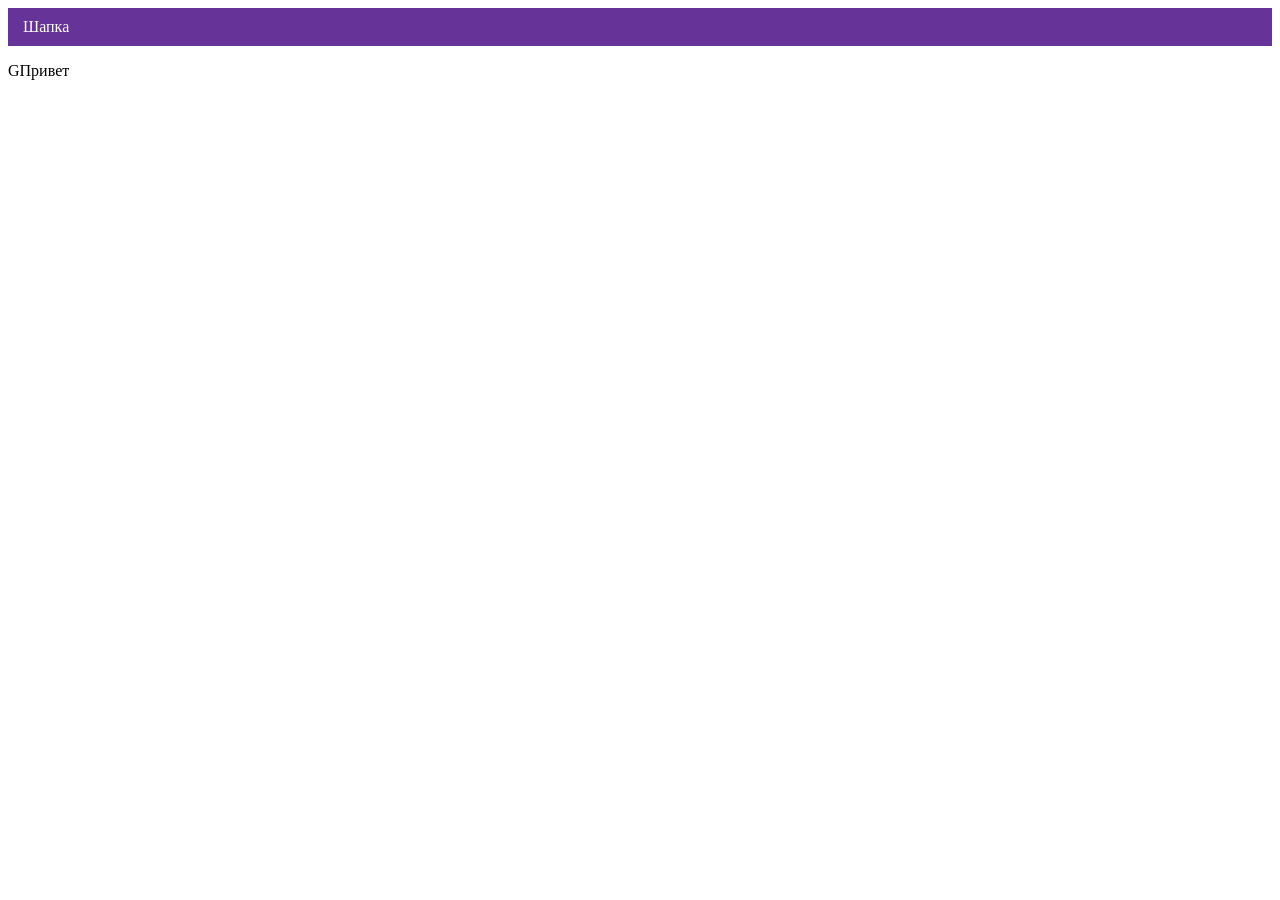
==== index.html @ 0420da9c "Deploying to gh-pages from @ Kostya1993/2653045-cat-energy-2@f94d4e8c935966cab75d86dbaa64ee6baf71132" ====
<!DOCTYPE html><html class="page" lang="ru"><head><meta charset="UTF-8"><title>Название проекта</title><meta name="viewport" content="width=device-width,initial-scale=1"><link rel="stylesheet" href="styles/styles.css"><script src="scripts/index.js" defer="defer"></script></head><body class="page__body"><header class="header">Шапка</header><p>GПривет</p></body></html>
---- styles/styles.css ----
.header{color:#fff;background-color:#639;padding:10px 15px}
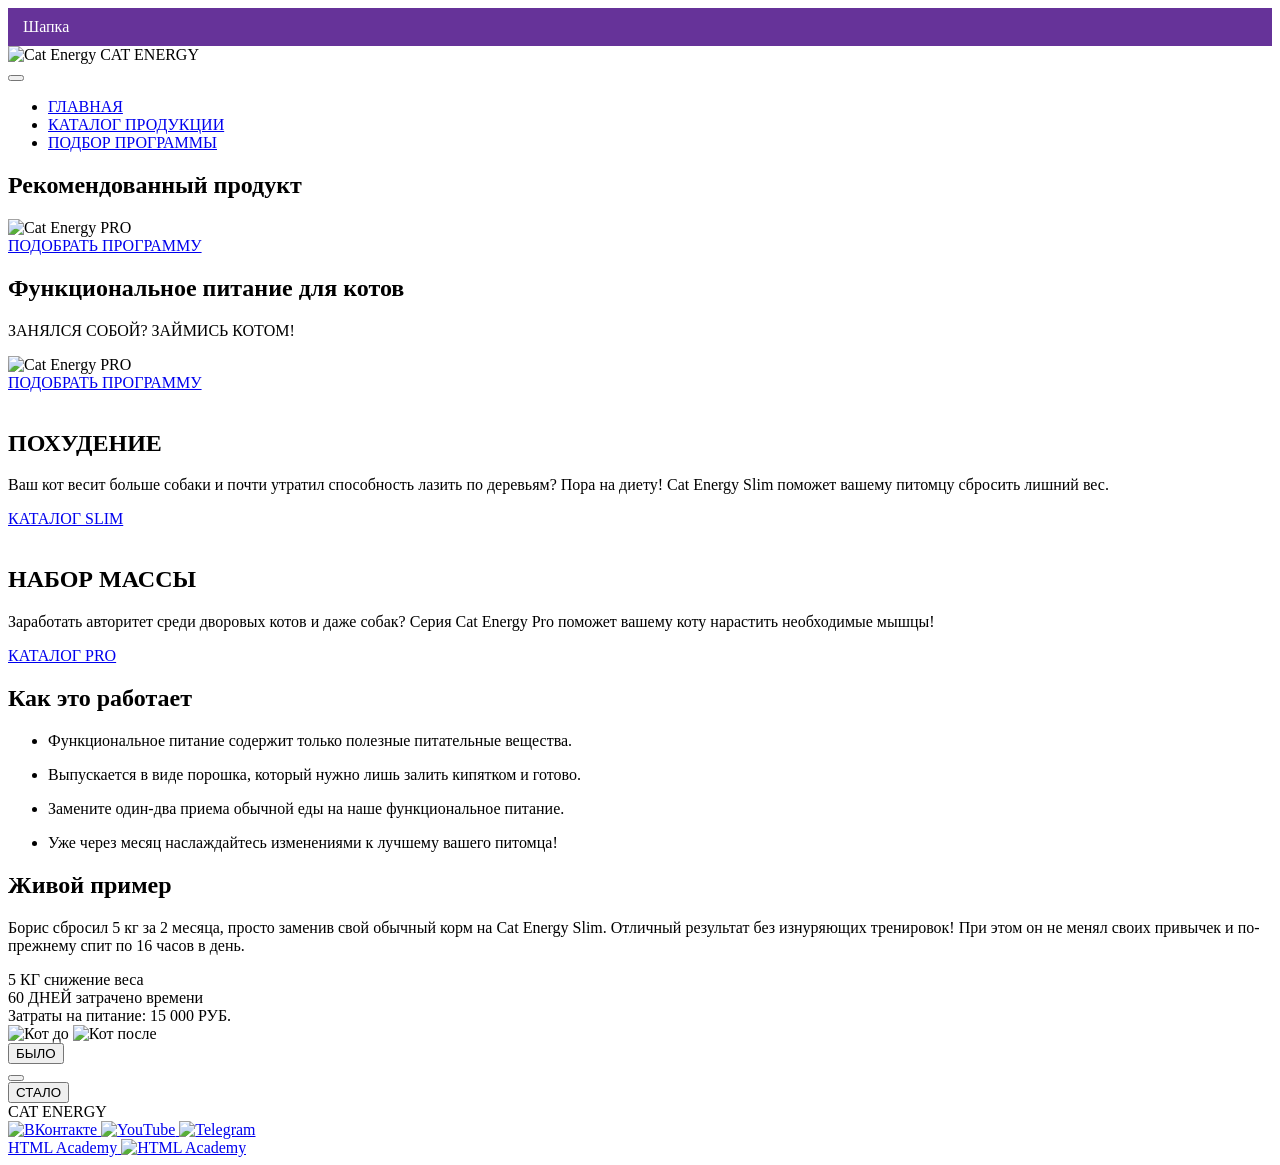
==== commit 461deccd: "Deploying to gh-pages from @ Kostya1993/2653045-cat-energy-2@4a9c02925efce4a4eb73ed9ae6830e8241e5aea" ====
--- a/index.html
+++ b/index.html
@@ -1 +1,18 @@
-<!DOCTYPE html><html class="page" lang="ru"><head><meta charset="UTF-8"><title>Название проекта</title><meta name="viewport" content="width=device-width,initial-scale=1"><link rel="stylesheet" href="styles/styles.css"><script src="scripts/index.js" defer="defer"></script></head><body class="page__body"><header class="header">Шапка</header><p>GПривет</p></body></html>+<!DOCTYPE html><html class="page" lang="ru"><head><meta charset="UTF-8"><title>Cat Energy - Функциональное питание для котов</title><meta name="viewport" content="width=device-width,initial-scale=1"><link rel="stylesheet" href="styles/styles.css"><script src="scripts/index.js" defer="defer"></script></head><body class="page__body"><header class="header">Шапка</header><div class="header__container"><div class="header__logo"><img class="header__logo-image" src="images/logo-mobile.png" alt="Cat Energy"> <span class="header__logo-text">CAT ENERGY</span></div><button class="header__toggle" type="button"><span class="header__toggle-line"></span> <span class="header__toggle-line"></span> <span class="header__toggle-line"></span></button></div><!-- Главное меню --><nav class="main-nav main-nav--closed"><ul class="main-nav__list"><li class="main-nav__item"><a class="main-nav__link" href="#">ГЛАВНАЯ</a></li><li class="main-nav__item"><a class="main-nav__link" href="#">КАТАЛОГ ПРОДУКЦИИ</a></li><li class="main-nav__item"><a class="main-nav__link" href="#">ПОДБОР ПРОГРАММЫ</a></li></ul></nav><!-- Мобильное меню --><div class="mobile-menu mobile-menu--opened"><!-- Секция Hero в меню --><section class="mobile-menu__hero"><h2 class="visually-hidden">Рекомендованный продукт</h2><div class="mobile-menu__hero-container"><div class="mobile-menu__product"><img class="mobile-menu__product-image" src="images/hero-product.png" alt="Cat Energy PRO"></div><a class="mobile-menu__button button" href="form.html">ПОДОБРАТЬ ПРОГРАММУ</a></div></section></div><!-- Оверлей для закрытия меню --><div class="mobile-menu__overlay"></div><!-- Основное содержимое --><main class="main"><!-- Секция Hero --><section class="hero"><div class="hero__container"><h1 class="hero__title">Функциональное питание для котов</h1><p class="hero__slogan">ЗАНЯЛСЯ СОБОЙ? ЗАЙМИСЬ КОТОМ!</p><div class="hero__image"><img class="hero__product" src="images/hero-product.png" alt="Cat Energy PRO"></div><a class="hero__button button" href="#">ПОДОБРАТЬ ПРОГРАММУ</a></div></section><!-- Секция программ --><section class="programs"><div class="programs__container"><!-- Программа похудения --><article class="program program--slim"><div class="program__icon"><img class="program__icon-image" src="images/icon-cat-slim.svg" alt=""></div><h2 class="program__title">ПОХУДЕНИЕ</h2><p class="program__description">Ваш кот весит больше собаки и почти утратил способность лазить по деревьям? Пора на диету! Cat Energy Slim поможет вашему питомцу сбросить лишний вес.</p><a class="program__link" href="#">КАТАЛОГ SLIM</a></article><!-- Программа набора массы --><article class="program program--pro"><div class="program__icon"><img class="program__icon-image" src="images/icon-cat-pro.svg" alt=""></div><h2 class="program__title">НАБОР МАССЫ</h2><p class="program__description">Заработать авторитет среди дворовых котов и даже собак? Серия Cat Energy Pro поможет вашему коту нарастить необходимые мышцы!</p><a class="program__link" href="#">КАТАЛОГ PRO</a></article></div></section><!-- Секция "Как это работает" --><section class="how-it-works"><div class="how-it-works__container"><h2 class="how-it-works__title">Как это работает</h2><ul class="how-it-works__list"><li class="how-it-works__item how-it-works__item--leaf"><p class="how-it-works__description">Функциональное питание содержит только полезные питательные вещества.</p></li><li class="how-it-works__item how-it-works__item--powder"><p class="how-it-works__description">Выпускается в виде порошка, который нужно лишь залить кипятком и готово.</p></li><li class="how-it-works__item how-it-works__item--eat"><p class="how-it-works__description">Замените один-два приема обычной еды на наше функциональное питание.</p></li><li class="how-it-works__item how-it-works__item--clock"><p class="how-it-works__description">Уже через месяц наслаждайтесь изменениями к лучшему вашего питомца!</p></li></ul></div></section><!-- Секция "Живой пример" --><section class="example"><div class="example__container"><h2 class="example__title">Живой пример</h2><p class="example__description">Борис сбросил 5 кг за 2 месяца, просто заменив свой обычный корм на Cat Energy Slim. Отличный результат без изнуряющих тренировок! При этом он не менял своих привычек и по-прежнему спит по 16 часов в день.</p><div class="example__stats"><div class="example__stat"><span class="example__stat-value">5 КГ</span> <span class="example__stat-label">снижение веса</span></div><div class="example__stat"><span class="example__stat-value">60 ДНЕЙ</span> <span class="example__stat-label">затрачено времени</span></div></div><div class="example__cost"><span class="example__cost-label">Затраты на питание:</span> <span class="example__cost-value">15 000 РУБ.</span></div><div class="example__slider"><div class="example__image-container"><img class="example__image example__image--before" src="images/cat-before-mobile.jpg" alt="Кот до"> <img class="example__image example__image--after" src="images/cat-after-mobile.jpg" alt="Кот после"></div><div class="example__controls"><button class="example__control example__control--before" type="button">БЫЛО</button><div class="example__toggle"><button class="example__toggle-button" type="button"></button></div><button class="example__control example__control--after" type="button">СТАЛО</button></div></div></div></section><!-- Секция контактов
+    <section class="contacts">
+      <div class="contacts__container">
+        <div class="contacts__info">
+          <h2 class="contacts__title">ПРИГЛАШАЕМ К СОТРУДНИЧЕСТВУ ДИЛЕРОВ!</h2>
+          <address class="contacts__address">
+            ул. Большая Конюшенная, д. 19/8<br>
+            Санкт-Петербург
+          </address>
+        </div>
+        <div class="contacts__map">
+          <img class="contacts__map-image" src="images/map-mobile.jpg" alt="Карта с адресом магазина">
+        </div>
+      </div>
+    </section>
+  </main>
+
+  <!-- Подвал сайта --><footer class="footer"><div class="footer__container"><div class="footer__logo"><span class="footer__logo-text">CAT ENERGY</span></div><div class="footer__social"><a class="footer__social-link" href="#"><img class="footer__social-icon" src="images/icon-vk.svg" alt="ВКонтакте"> </a><a class="footer__social-link" href="#"><img class="footer__social-icon" src="images/icon-youtube.svg" alt="YouTube"> </a><a class="footer__social-link" href="#"><img class="footer__social-icon" src="images/icon-telegram.svg" alt="Telegram"></a></div><div class="footer__copyright"><a class="footer__copyright-link" href="#"><span class="footer__copyright-text">HTML Academy</span> <img class="footer__copyright-logo" src="images/logo-htmlacademy.svg" alt="HTML Academy"></a></div></div></footer></main></body></html>
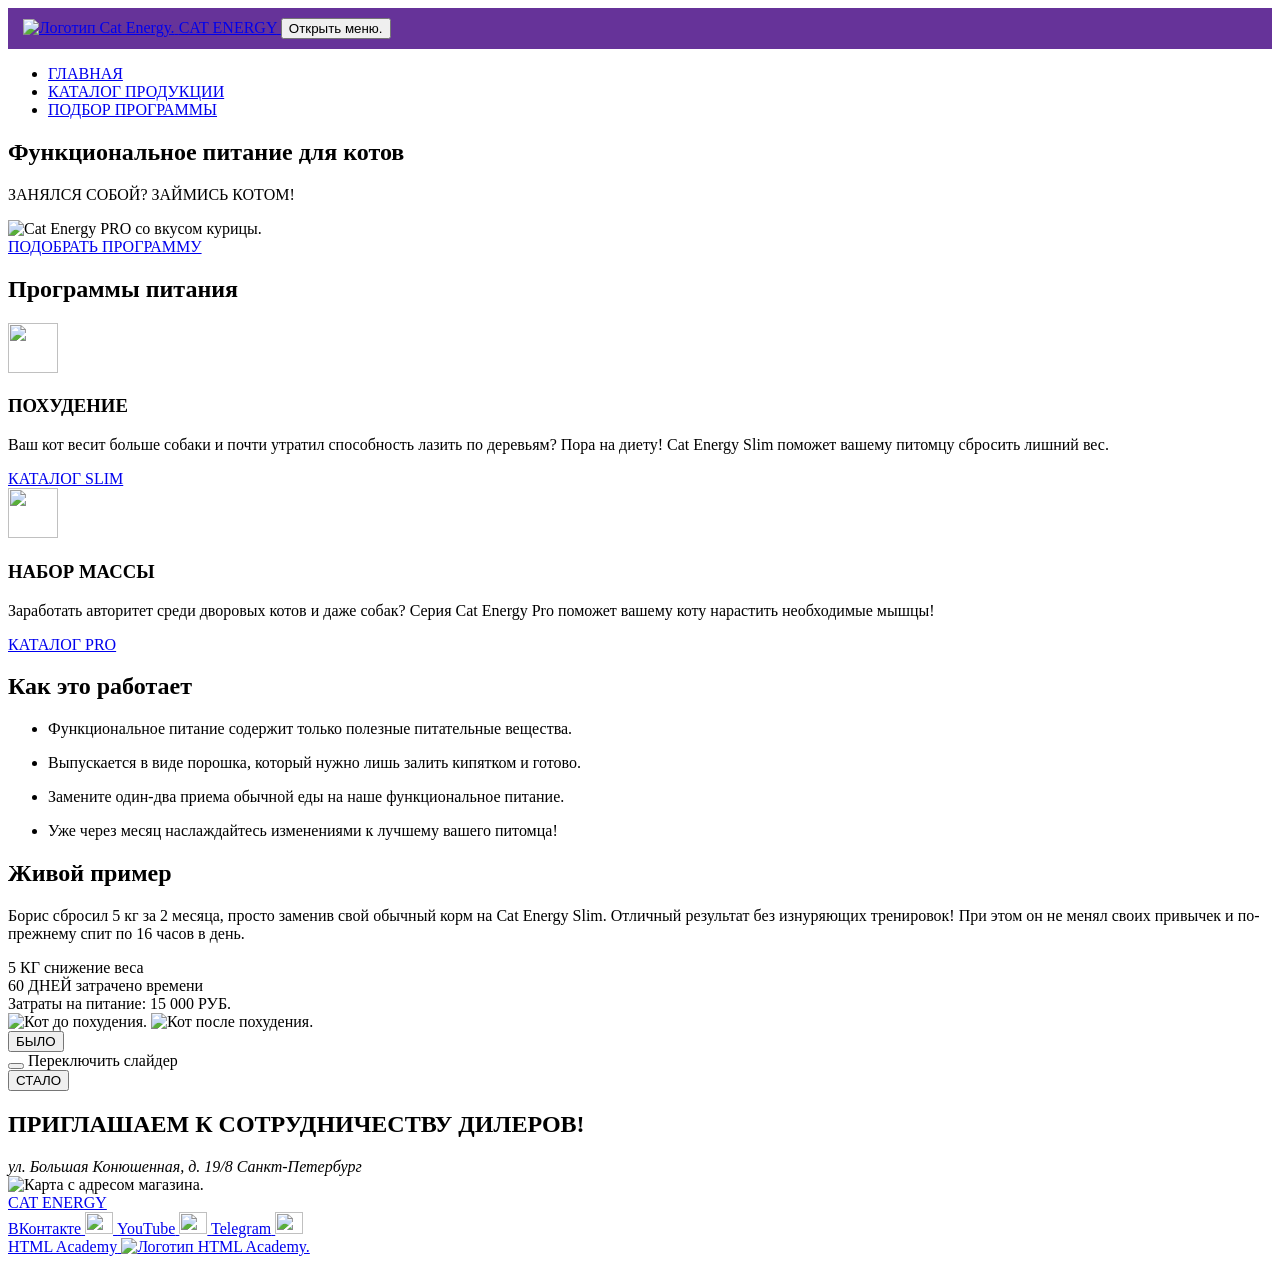
==== commit 38a93d6d: "Deploying to gh-pages from @ Kostya1993/2653045-cat-energy-2@fba209e0189e26b1dd877ba9e93c6bc4d644f05" ====
--- a/index.html
+++ b/index.html
@@ -1,18 +1 @@
-<!DOCTYPE html><html class="page" lang="ru"><head><meta charset="UTF-8"><title>Cat Energy - Функциональное питание для котов</title><meta name="viewport" content="width=device-width,initial-scale=1"><link rel="stylesheet" href="styles/styles.css"><script src="scripts/index.js" defer="defer"></script></head><body class="page__body"><header class="header">Шапка</header><div class="header__container"><div class="header__logo"><img class="header__logo-image" src="images/logo-mobile.png" alt="Cat Energy"> <span class="header__logo-text">CAT ENERGY</span></div><button class="header__toggle" type="button"><span class="header__toggle-line"></span> <span class="header__toggle-line"></span> <span class="header__toggle-line"></span></button></div><!-- Главное меню --><nav class="main-nav main-nav--closed"><ul class="main-nav__list"><li class="main-nav__item"><a class="main-nav__link" href="#">ГЛАВНАЯ</a></li><li class="main-nav__item"><a class="main-nav__link" href="#">КАТАЛОГ ПРОДУКЦИИ</a></li><li class="main-nav__item"><a class="main-nav__link" href="#">ПОДБОР ПРОГРАММЫ</a></li></ul></nav><!-- Мобильное меню --><div class="mobile-menu mobile-menu--opened"><!-- Секция Hero в меню --><section class="mobile-menu__hero"><h2 class="visually-hidden">Рекомендованный продукт</h2><div class="mobile-menu__hero-container"><div class="mobile-menu__product"><img class="mobile-menu__product-image" src="images/hero-product.png" alt="Cat Energy PRO"></div><a class="mobile-menu__button button" href="form.html">ПОДОБРАТЬ ПРОГРАММУ</a></div></section></div><!-- Оверлей для закрытия меню --><div class="mobile-menu__overlay"></div><!-- Основное содержимое --><main class="main"><!-- Секция Hero --><section class="hero"><div class="hero__container"><h1 class="hero__title">Функциональное питание для котов</h1><p class="hero__slogan">ЗАНЯЛСЯ СОБОЙ? ЗАЙМИСЬ КОТОМ!</p><div class="hero__image"><img class="hero__product" src="images/hero-product.png" alt="Cat Energy PRO"></div><a class="hero__button button" href="#">ПОДОБРАТЬ ПРОГРАММУ</a></div></section><!-- Секция программ --><section class="programs"><div class="programs__container"><!-- Программа похудения --><article class="program program--slim"><div class="program__icon"><img class="program__icon-image" src="images/icon-cat-slim.svg" alt=""></div><h2 class="program__title">ПОХУДЕНИЕ</h2><p class="program__description">Ваш кот весит больше собаки и почти утратил способность лазить по деревьям? Пора на диету! Cat Energy Slim поможет вашему питомцу сбросить лишний вес.</p><a class="program__link" href="#">КАТАЛОГ SLIM</a></article><!-- Программа набора массы --><article class="program program--pro"><div class="program__icon"><img class="program__icon-image" src="images/icon-cat-pro.svg" alt=""></div><h2 class="program__title">НАБОР МАССЫ</h2><p class="program__description">Заработать авторитет среди дворовых котов и даже собак? Серия Cat Energy Pro поможет вашему коту нарастить необходимые мышцы!</p><a class="program__link" href="#">КАТАЛОГ PRO</a></article></div></section><!-- Секция "Как это работает" --><section class="how-it-works"><div class="how-it-works__container"><h2 class="how-it-works__title">Как это работает</h2><ul class="how-it-works__list"><li class="how-it-works__item how-it-works__item--leaf"><p class="how-it-works__description">Функциональное питание содержит только полезные питательные вещества.</p></li><li class="how-it-works__item how-it-works__item--powder"><p class="how-it-works__description">Выпускается в виде порошка, который нужно лишь залить кипятком и готово.</p></li><li class="how-it-works__item how-it-works__item--eat"><p class="how-it-works__description">Замените один-два приема обычной еды на наше функциональное питание.</p></li><li class="how-it-works__item how-it-works__item--clock"><p class="how-it-works__description">Уже через месяц наслаждайтесь изменениями к лучшему вашего питомца!</p></li></ul></div></section><!-- Секция "Живой пример" --><section class="example"><div class="example__container"><h2 class="example__title">Живой пример</h2><p class="example__description">Борис сбросил 5 кг за 2 месяца, просто заменив свой обычный корм на Cat Energy Slim. Отличный результат без изнуряющих тренировок! При этом он не менял своих привычек и по-прежнему спит по 16 часов в день.</p><div class="example__stats"><div class="example__stat"><span class="example__stat-value">5 КГ</span> <span class="example__stat-label">снижение веса</span></div><div class="example__stat"><span class="example__stat-value">60 ДНЕЙ</span> <span class="example__stat-label">затрачено времени</span></div></div><div class="example__cost"><span class="example__cost-label">Затраты на питание:</span> <span class="example__cost-value">15 000 РУБ.</span></div><div class="example__slider"><div class="example__image-container"><img class="example__image example__image--before" src="images/cat-before-mobile.jpg" alt="Кот до"> <img class="example__image example__image--after" src="images/cat-after-mobile.jpg" alt="Кот после"></div><div class="example__controls"><button class="example__control example__control--before" type="button">БЫЛО</button><div class="example__toggle"><button class="example__toggle-button" type="button"></button></div><button class="example__control example__control--after" type="button">СТАЛО</button></div></div></div></section><!-- Секция контактов
-    <section class="contacts">
-      <div class="contacts__container">
-        <div class="contacts__info">
-          <h2 class="contacts__title">ПРИГЛАШАЕМ К СОТРУДНИЧЕСТВУ ДИЛЕРОВ!</h2>
-          <address class="contacts__address">
-            ул. Большая Конюшенная, д. 19/8<br>
-            Санкт-Петербург
-          </address>
-        </div>
-        <div class="contacts__map">
-          <img class="contacts__map-image" src="images/map-mobile.jpg" alt="Карта с адресом магазина">
-        </div>
-      </div>
-    </section>
-  </main>
-
-  <!-- Подвал сайта --><footer class="footer"><div class="footer__container"><div class="footer__logo"><span class="footer__logo-text">CAT ENERGY</span></div><div class="footer__social"><a class="footer__social-link" href="#"><img class="footer__social-icon" src="images/icon-vk.svg" alt="ВКонтакте"> </a><a class="footer__social-link" href="#"><img class="footer__social-icon" src="images/icon-youtube.svg" alt="YouTube"> </a><a class="footer__social-link" href="#"><img class="footer__social-icon" src="images/icon-telegram.svg" alt="Telegram"></a></div><div class="footer__copyright"><a class="footer__copyright-link" href="#"><span class="footer__copyright-text">HTML Academy</span> <img class="footer__copyright-logo" src="images/logo-htmlacademy.svg" alt="HTML Academy"></a></div></div></footer></main></body></html>+<!DOCTYPE html><html class="page" lang="ru"><head><meta charset="UTF-8"><title>Cat Energy - Функциональное питание для котов</title><meta name="viewport" content="width=device-width,initial-scale=1"><link rel="stylesheet" href="styles/styles.css"><script src="scripts/index.js" defer="defer"></script></head><body class="page__body"><!-- Блок Header --><header class="header"><div class="header__container"><a class="header__logo" href="index.html"><img class="header__logo-image" src="images/logo-mobile.png" width="33" height="38" alt="Логотип Cat Energy."> <span class="header__logo-text">CAT ENERGY</span> </a><button class="header__toggle" type="button"><span class="visually-hidden">Открыть меню.</span></button></div></header><!-- Основное содержимое --><main class="main"><!-- Главное меню --><nav class="main-nav main-nav--closed"><ul class="main-nav__list"><li class="main-nav__item"><a class="main-nav__link" href="#">ГЛАВНАЯ</a></li><li class="main-nav__item"><a class="main-nav__link" href="#">КАТАЛОГ ПРОДУКЦИИ</a></li><li class="main-nav__item"><a class="main-nav__link" href="#">ПОДБОР ПРОГРАММЫ</a></li></ul></nav><!-- Секция Hero --><section class="hero"><div class="hero__container"><h1 class="hero__title">Функциональное питание для котов</h1><p class="hero__slogan">ЗАНЯЛСЯ СОБОЙ? ЗАЙМИСЬ КОТОМ!</p><div class="hero__image"><img class="hero__product" src="images/hero-product.png" width="280" height="270" alt="Cat Energy PRO со вкусом курицы."></div><a class="hero__button button" href="#">ПОДОБРАТЬ ПРОГРАММУ</a></div></section><!-- Секция программ --><section class="programs"><div class="programs__container"><h2 class="visually-hidden">Программы питания</h2><!-- Программа похудения --><article class="program program--slim"><div class="program__icon"><img class="program__icon-image" src="images/icon-cat-slim.svg" width="50" height="50" alt=""></div><h3 class="program__title">ПОХУДЕНИЕ</h3><p class="program__description">Ваш кот весит больше собаки и почти утратил способность лазить по деревьям? Пора на диету! Cat Energy Slim поможет вашему питомцу сбросить лишний вес.</p><a class="program__link" href="#">КАТАЛОГ SLIM</a></article><!-- Программа набора массы --><article class="program program--pro"><div class="program__icon"><img class="program__icon-image" src="images/icon-cat-pro.svg" width="50" height="50" alt=""></div><h3 class="program__title">НАБОР МАССЫ</h3><p class="program__description">Заработать авторитет среди дворовых котов и даже собак? Серия Cat Energy Pro поможет вашему коту нарастить необходимые мышцы!</p><a class="program__link" href="#">КАТАЛОГ PRO</a></article></div></section><!-- Секция "Как это работает" --><section class="how-it-works"><div class="how-it-works__container"><h2 class="how-it-works__title">Как это работает</h2><ul class="how-it-works__list"><li class="how-it-works__item how-it-works__item--leaf"><p class="how-it-works__description">Функциональное питание содержит только полезные питательные вещества.</p></li><li class="how-it-works__item how-it-works__item--powder"><p class="how-it-works__description">Выпускается в виде порошка, который нужно лишь залить кипятком и готово.</p></li><li class="how-it-works__item how-it-works__item--eat"><p class="how-it-works__description">Замените один-два приема обычной еды на наше функциональное питание.</p></li><li class="how-it-works__item how-it-works__item--clock"><p class="how-it-works__description">Уже через месяц наслаждайтесь изменениями к лучшему вашего питомца!</p></li></ul></div></section><!-- Секция "Живой пример" --><section class="example"><div class="example__container"><h2 class="example__title">Живой пример</h2><p class="example__description">Борис сбросил 5 кг за 2 месяца, просто заменив свой обычный корм на Cat Energy Slim. Отличный результат без изнуряющих тренировок! При этом он не менял своих привычек и по-прежнему спит по 16 часов в день.</p><div class="example__stats"><div class="example__stat"><span class="example__stat-value">5 КГ</span> <span class="example__stat-label">снижение веса</span></div><div class="example__stat"><span class="example__stat-value">60 ДНЕЙ</span> <span class="example__stat-label">затрачено времени</span></div></div><div class="example__cost"><span class="example__cost-label">Затраты на питание:</span> <span class="example__cost-value">15 000 РУБ.</span></div><div class="example__slider"><div class="example__image-container"><img class="example__image example__image--before" src="images/cat-before-mobile.jpg" width="280" height="256" alt="Кот до похудения."> <img class="example__image example__image--after" src="images/cat-after-mobile.jpg" width="280" height="256" alt="Кот после похудения."></div><div class="example__controls"><button class="example__control example__control--before" type="button">БЫЛО</button><div class="example__toggle"><button class="example__toggle-button" type="button"></button> <span class="visually-hidden">Переключить слайдер</span></div><button class="example__control example__control--after" type="button">СТАЛО</button></div></div></div></section><!-- Секция контактов --><section class="contacts"><div class="contacts__container"><div class="contacts__info"><h2 class="contacts__title">ПРИГЛАШАЕМ К СОТРУДНИЧЕСТВУ ДИЛЕРОВ!</h2><address class="contacts__address">ул. Большая Конюшенная, д. 19/8 Санкт-Петербург</address></div><div class="contacts__map"><img class="contacts__map-image" src="images/map-mobile.jpg" width="320" height="362" alt="Карта с адресом магазина."></div></div></section></main><!-- Подвал сайта --><footer class="footer"><div class="footer__container"><a class="footer__logo" href="index.html"><span class="footer__logo-text">CAT ENERGY</span></a><div class="footer__social"><a class="footer__social-link" href="#"><span class="visually-hidden">ВКонтакте</span> <img class="footer__social-icon" src="images/icon-vk.svg" width="28" height="22" alt=""> </a><a class="footer__social-link" href="#"><span class="visually-hidden">YouTube</span> <img class="footer__social-icon" src="images/icon-youtube.svg" width="28" height="22" alt=""> </a><a class="footer__social-link" href="#"><span class="visually-hidden">Telegram</span> <img class="footer__social-icon" src="images/icon-telegram.svg" width="28" height="22" alt=""></a></div><div class="footer__copyright"><a class="footer__copyright-link" href="#"><span class="footer__copyright-text">HTML Academy</span> <img class="footer__copyright-logo" src="images/logo-htmlacademy.svg" width="27" height="34" alt="Логотип HTML Academy."></a></div></div></footer></body></html>
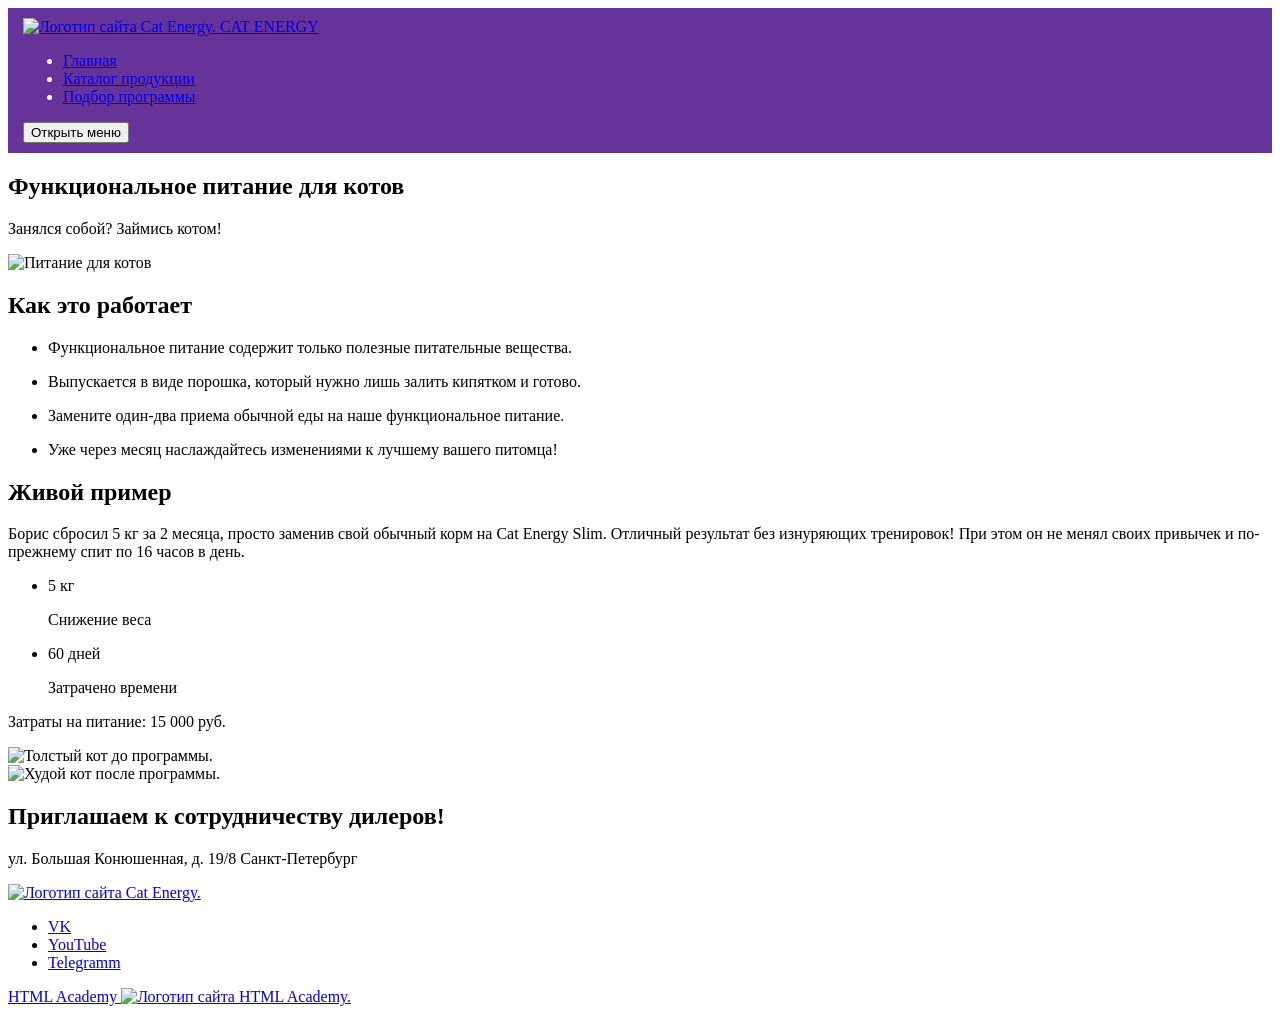
==== commit 5bf3de00: "Deploying to gh-pages from @ Kostya1993/2653045-cat-energy-2@f35bb00883d2089dd7447e40ee6948b540aaba5" ====
--- a/index.html
+++ b/index.html
@@ -1 +1 @@
-<!DOCTYPE html><html class="page" lang="ru"><head><meta charset="UTF-8"><title>Cat Energy - Функциональное питание для котов</title><meta name="viewport" content="width=device-width,initial-scale=1"><link rel="stylesheet" href="styles/styles.css"><script src="scripts/index.js" defer="defer"></script></head><body class="page__body"><!-- Блок Header --><header class="header"><div class="header__container"><a class="header__logo" href="index.html"><img class="header__logo-image" src="images/logo-mobile.png" width="33" height="38" alt="Логотип Cat Energy."> <span class="header__logo-text">CAT ENERGY</span> </a><button class="header__toggle" type="button"><span class="visually-hidden">Открыть меню.</span></button></div></header><!-- Основное содержимое --><main class="main"><!-- Главное меню --><nav class="main-nav main-nav--closed"><ul class="main-nav__list"><li class="main-nav__item"><a class="main-nav__link" href="#">ГЛАВНАЯ</a></li><li class="main-nav__item"><a class="main-nav__link" href="#">КАТАЛОГ ПРОДУКЦИИ</a></li><li class="main-nav__item"><a class="main-nav__link" href="#">ПОДБОР ПРОГРАММЫ</a></li></ul></nav><!-- Секция Hero --><section class="hero"><div class="hero__container"><h1 class="hero__title">Функциональное питание для котов</h1><p class="hero__slogan">ЗАНЯЛСЯ СОБОЙ? ЗАЙМИСЬ КОТОМ!</p><div class="hero__image"><img class="hero__product" src="images/hero-product.png" width="280" height="270" alt="Cat Energy PRO со вкусом курицы."></div><a class="hero__button button" href="#">ПОДОБРАТЬ ПРОГРАММУ</a></div></section><!-- Секция программ --><section class="programs"><div class="programs__container"><h2 class="visually-hidden">Программы питания</h2><!-- Программа похудения --><article class="program program--slim"><div class="program__icon"><img class="program__icon-image" src="images/icon-cat-slim.svg" width="50" height="50" alt=""></div><h3 class="program__title">ПОХУДЕНИЕ</h3><p class="program__description">Ваш кот весит больше собаки и почти утратил способность лазить по деревьям? Пора на диету! Cat Energy Slim поможет вашему питомцу сбросить лишний вес.</p><a class="program__link" href="#">КАТАЛОГ SLIM</a></article><!-- Программа набора массы --><article class="program program--pro"><div class="program__icon"><img class="program__icon-image" src="images/icon-cat-pro.svg" width="50" height="50" alt=""></div><h3 class="program__title">НАБОР МАССЫ</h3><p class="program__description">Заработать авторитет среди дворовых котов и даже собак? Серия Cat Energy Pro поможет вашему коту нарастить необходимые мышцы!</p><a class="program__link" href="#">КАТАЛОГ PRO</a></article></div></section><!-- Секция "Как это работает" --><section class="how-it-works"><div class="how-it-works__container"><h2 class="how-it-works__title">Как это работает</h2><ul class="how-it-works__list"><li class="how-it-works__item how-it-works__item--leaf"><p class="how-it-works__description">Функциональное питание содержит только полезные питательные вещества.</p></li><li class="how-it-works__item how-it-works__item--powder"><p class="how-it-works__description">Выпускается в виде порошка, который нужно лишь залить кипятком и готово.</p></li><li class="how-it-works__item how-it-works__item--eat"><p class="how-it-works__description">Замените один-два приема обычной еды на наше функциональное питание.</p></li><li class="how-it-works__item how-it-works__item--clock"><p class="how-it-works__description">Уже через месяц наслаждайтесь изменениями к лучшему вашего питомца!</p></li></ul></div></section><!-- Секция "Живой пример" --><section class="example"><div class="example__container"><h2 class="example__title">Живой пример</h2><p class="example__description">Борис сбросил 5 кг за 2 месяца, просто заменив свой обычный корм на Cat Energy Slim. Отличный результат без изнуряющих тренировок! При этом он не менял своих привычек и по-прежнему спит по 16 часов в день.</p><div class="example__stats"><div class="example__stat"><span class="example__stat-value">5 КГ</span> <span class="example__stat-label">снижение веса</span></div><div class="example__stat"><span class="example__stat-value">60 ДНЕЙ</span> <span class="example__stat-label">затрачено времени</span></div></div><div class="example__cost"><span class="example__cost-label">Затраты на питание:</span> <span class="example__cost-value">15 000 РУБ.</span></div><div class="example__slider"><div class="example__image-container"><img class="example__image example__image--before" src="images/cat-before-mobile.jpg" width="280" height="256" alt="Кот до похудения."> <img class="example__image example__image--after" src="images/cat-after-mobile.jpg" width="280" height="256" alt="Кот после похудения."></div><div class="example__controls"><button class="example__control example__control--before" type="button">БЫЛО</button><div class="example__toggle"><button class="example__toggle-button" type="button"></button> <span class="visually-hidden">Переключить слайдер</span></div><button class="example__control example__control--after" type="button">СТАЛО</button></div></div></div></section><!-- Секция контактов --><section class="contacts"><div class="contacts__container"><div class="contacts__info"><h2 class="contacts__title">ПРИГЛАШАЕМ К СОТРУДНИЧЕСТВУ ДИЛЕРОВ!</h2><address class="contacts__address">ул. Большая Конюшенная, д. 19/8 Санкт-Петербург</address></div><div class="contacts__map"><img class="contacts__map-image" src="images/map-mobile.jpg" width="320" height="362" alt="Карта с адресом магазина."></div></div></section></main><!-- Подвал сайта --><footer class="footer"><div class="footer__container"><a class="footer__logo" href="index.html"><span class="footer__logo-text">CAT ENERGY</span></a><div class="footer__social"><a class="footer__social-link" href="#"><span class="visually-hidden">ВКонтакте</span> <img class="footer__social-icon" src="images/icon-vk.svg" width="28" height="22" alt=""> </a><a class="footer__social-link" href="#"><span class="visually-hidden">YouTube</span> <img class="footer__social-icon" src="images/icon-youtube.svg" width="28" height="22" alt=""> </a><a class="footer__social-link" href="#"><span class="visually-hidden">Telegram</span> <img class="footer__social-icon" src="images/icon-telegram.svg" width="28" height="22" alt=""></a></div><div class="footer__copyright"><a class="footer__copyright-link" href="#"><span class="footer__copyright-text">HTML Academy</span> <img class="footer__copyright-logo" src="images/logo-htmlacademy.svg" width="27" height="34" alt="Логотип HTML Academy."></a></div></div></footer></body></html>+<!DOCTYPE html><html class="page" lang="ru"><head><meta charset="UTF-8"><title>Cat Energy - Функциональное питание для котов</title><meta name="viewport" content="width=device-width,initial-scale=1"><link rel="stylesheet" href="styles/styles.css"><script src="scripts/index.js" defer="defer"></script></head><body class="page__body"><header class="header"><div class="header__container"><a class="header__logo" href="index.html"><img class="header__logo-image" src="#" width="33" height="38" alt="Логотип сайта Cat Energy."> <span class="header__logo-text">CAT ENERGY</span></a><nav class="main-nav"><ul class="main-nav__list"><li class="main-nav__item"><a class="main-nav__link" href="index.html">Главная</a></li><li class="main-nav__item"><a class="main-nav__link" href="catalog.html">Каталог продукции</a></li><li class="main-nav__item"><a class="main-nav__link" href="programs.html">Подбор программы</a></li></ul></nav><button class="header__toggle main-header__button" type="button"><span class="main-header__button-text visually-hidden">Открыть меню</span></button></div></header><section class="hero"><div class="hero__container"><h1 class="hero__title">Функциональное питание для котов</h1><p class="hero__slogan">Занялся собой? Займись котом!</p><img src="#" width="200" height="270" alt="Питание для котов"></div></section><section class="main-page__how-it-works"><div class="how-it-works__container"><h2 class="how-it-works__title">Как это работает</h2><ul class="how-it-works__list"><li class="how-it-works__item how-it-works__item--leaf"><p class="how-it-works__description">Функциональное питание содержит только полезные питательные вещества.</p></li><li class="how-it-works__item how-it-works__item--powder"><p class="how-it-works__description">Выпускается в виде порошка, который нужно лишь залить кипятком и готово.</p></li><li class="how-it-works__item how-it-works__item--eat"><p class="how-it-works__description">Замените один-два приема обычной еды на наше функциональное питание.</p></li><li class="how-it-works__item how-it-works__item--clock"><p class="how-it-works__description">Уже через месяц наслаждайтесь изменениями к лучшему вашего питомца!</p></li></ul></div></section><section class="main-page__example example"><div class="example__container"><h2 class="example__header">Живой пример</h2><p class="example__description">Борис сбросил 5 кг за 2 месяца, просто заменив свой обычный корм на Cat Energy Slim. Отличный результат без изнуряющих тренировок! При этом он не менял своих привычек и по-прежнему спит по 16 часов в день.</p><ul class="example__list statistic"><li class="statistic__item"><p class="statistic__data">5 кг</p><p class="statistic__description">Снижение веса</p></li><li class="statistic__item"><p class="statistic__data">60 дней</p><p class="statistic__description">Затрачено времени</p></li></ul><p class="example__costs">Затраты на питание: 15 000 руб.</p><div class="example__slider"><div class="example__before"><picture><source media="(min-width: 768px)" srcset="images/index/cat_fat_tablet@1x.png, images/index/cat_fat_tablet@2x.png 2x" type="image/png" width="560" height="512"><img src="images/index/cat_fat_mobile@1x.png" srcset="images/index/cat_fat_mobile@2x.png 2x" width="280" height="256" alt="Толстый кот до программы."></picture></div><div class="example__after"><picture><source media="(min-width: 768px)" srcset="images/index/cat_skinny_tablet@1x.png, images/index/cat_skinny_tablet@2x.png 2x" type="image/png" width="560" height="512"><img src="images/index/cat_skinny_mobile@1x.png" srcset="images/index/cat_skinny_mobile@2x.png 2x" width="280" height="256" alt="Худой кот после программы."></picture></div><div class="example__divider"><!-- здесь будет разделитель слайдера --></div></div></div></section><footer class="main-footer"><div class="main-footer__cooperation cooperation"><div class="cooperation__wrapper"><h2 class="cooperation__header">Приглашаем к сотрудничеству дилеров!</h2><p class="cooperation__address">ул. Большая Конюшенная, д. 19/8 Санкт-Петербург</p></div><div class="cooperation__map"><!-- здесь будет карта --></div></div><div class="main-footer__wrapper"><a class="main-footer__link" href="index.html"><img class="main-footer__logo" src="#" width="128" height="24" alt="Логотип сайта Cat Energy."></a><ul class="main-footer__social social-list"><li class="social-list__item"><a class="social-list__link" href="#"><span class="social-list__link-description visually-hidden">VK</span></a></li><li class="social-list__item"><a class="social-list__link" href="#"><span class="social-list__link-description visually-hidden">YouTube</span></a></li><li class="social-list__item"><a class="social-list__link" href="#"><span class="social-list__link-description visually-hidden">Telegramm</span></a></li></ul><a class="main-footer__htmlacademy htmlacademy" href="https://htmlacademy.ru/intensive/adaptive"><span class="htmlacademy__text">HTML Academy</span> <img class="htmlacademy__logo" src="#" width="27" height="34" alt="Логотип сайта HTML Academy."></a></div></footer></body></html>
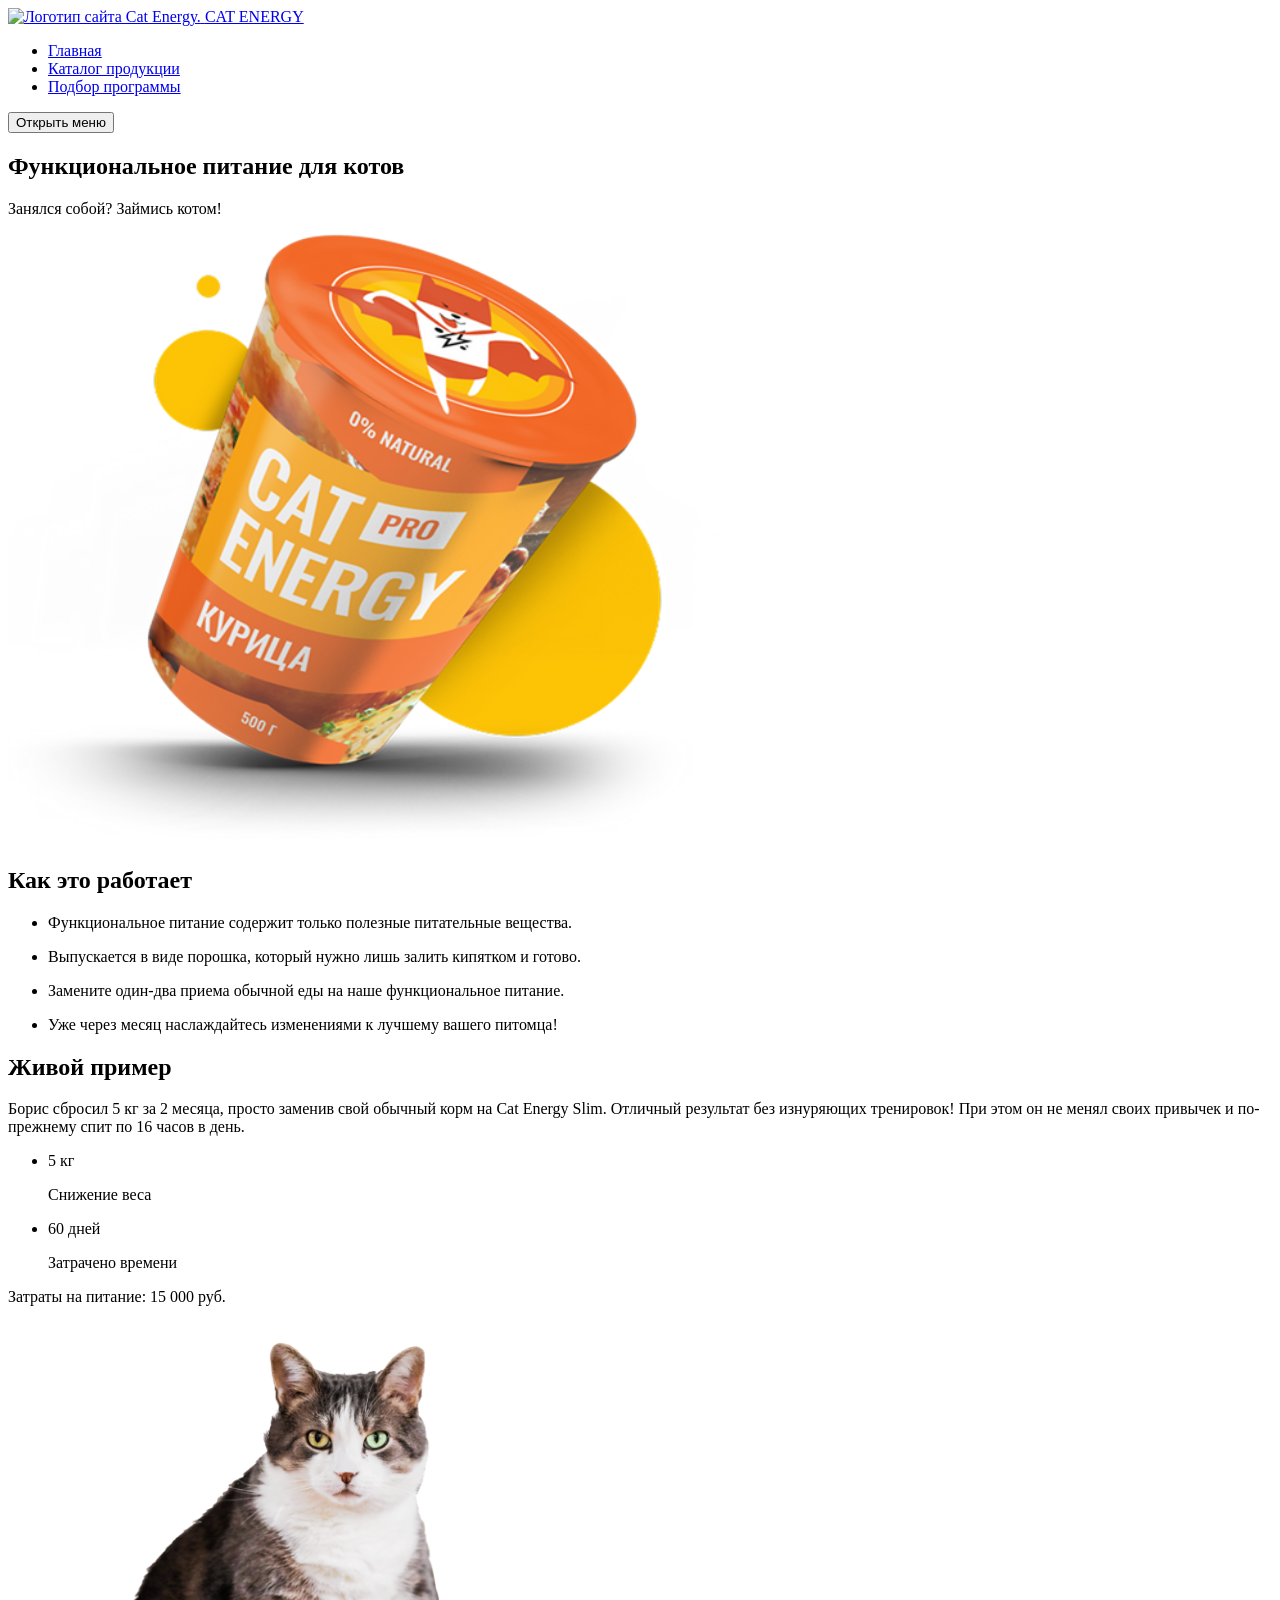
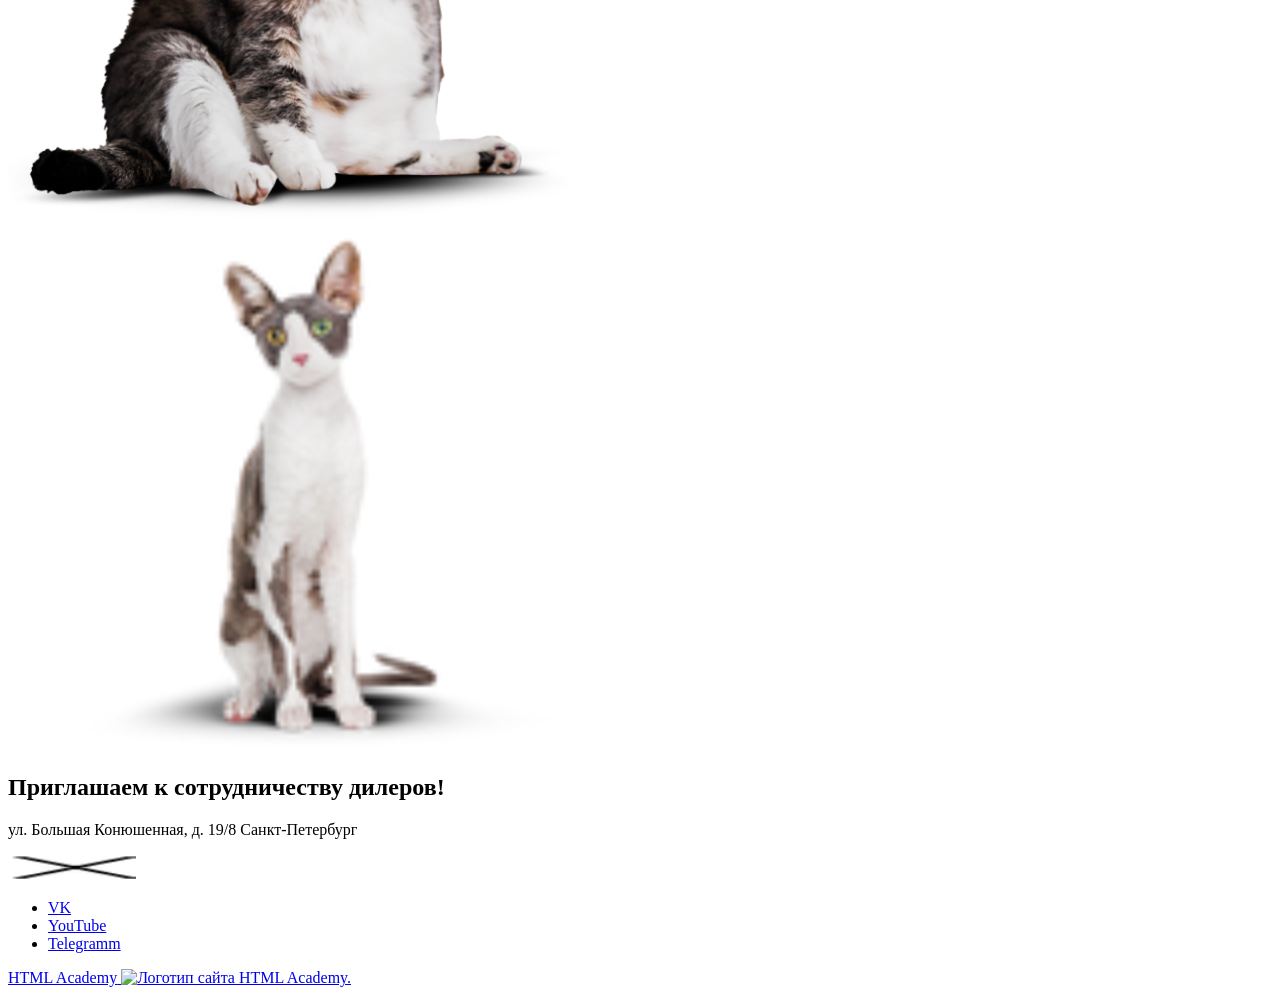
==== commit 033629f3: "Deploying to gh-pages from @ Kostya1993/2653045-cat-energy-2@b1017ef8b5e0be97d0ffcf5672f2a83162f15a3" ====
--- a/index.html
+++ b/index.html
@@ -1 +1 @@
-<!DOCTYPE html><html class="page" lang="ru"><head><meta charset="UTF-8"><title>Cat Energy - Функциональное питание для котов</title><meta name="viewport" content="width=device-width,initial-scale=1"><link rel="stylesheet" href="styles/styles.css"><script src="scripts/index.js" defer="defer"></script></head><body class="page__body"><header class="header"><div class="header__container"><a class="header__logo" href="index.html"><img class="header__logo-image" src="#" width="33" height="38" alt="Логотип сайта Cat Energy."> <span class="header__logo-text">CAT ENERGY</span></a><nav class="main-nav"><ul class="main-nav__list"><li class="main-nav__item"><a class="main-nav__link" href="index.html">Главная</a></li><li class="main-nav__item"><a class="main-nav__link" href="catalog.html">Каталог продукции</a></li><li class="main-nav__item"><a class="main-nav__link" href="programs.html">Подбор программы</a></li></ul></nav><button class="header__toggle main-header__button" type="button"><span class="main-header__button-text visually-hidden">Открыть меню</span></button></div></header><section class="hero"><div class="hero__container"><h1 class="hero__title">Функциональное питание для котов</h1><p class="hero__slogan">Занялся собой? Займись котом!</p><img src="#" width="200" height="270" alt="Питание для котов"></div></section><section class="main-page__how-it-works"><div class="how-it-works__container"><h2 class="how-it-works__title">Как это работает</h2><ul class="how-it-works__list"><li class="how-it-works__item how-it-works__item--leaf"><p class="how-it-works__description">Функциональное питание содержит только полезные питательные вещества.</p></li><li class="how-it-works__item how-it-works__item--powder"><p class="how-it-works__description">Выпускается в виде порошка, который нужно лишь залить кипятком и готово.</p></li><li class="how-it-works__item how-it-works__item--eat"><p class="how-it-works__description">Замените один-два приема обычной еды на наше функциональное питание.</p></li><li class="how-it-works__item how-it-works__item--clock"><p class="how-it-works__description">Уже через месяц наслаждайтесь изменениями к лучшему вашего питомца!</p></li></ul></div></section><section class="main-page__example example"><div class="example__container"><h2 class="example__header">Живой пример</h2><p class="example__description">Борис сбросил 5 кг за 2 месяца, просто заменив свой обычный корм на Cat Energy Slim. Отличный результат без изнуряющих тренировок! При этом он не менял своих привычек и по-прежнему спит по 16 часов в день.</p><ul class="example__list statistic"><li class="statistic__item"><p class="statistic__data">5 кг</p><p class="statistic__description">Снижение веса</p></li><li class="statistic__item"><p class="statistic__data">60 дней</p><p class="statistic__description">Затрачено времени</p></li></ul><p class="example__costs">Затраты на питание: 15 000 руб.</p><div class="example__slider"><div class="example__before"><picture><source media="(min-width: 768px)" srcset="images/index/cat_fat_tablet@1x.png, images/index/cat_fat_tablet@2x.png 2x" type="image/png" width="560" height="512"><img src="images/index/cat_fat_mobile@1x.png" srcset="images/index/cat_fat_mobile@2x.png 2x" width="280" height="256" alt="Толстый кот до программы."></picture></div><div class="example__after"><picture><source media="(min-width: 768px)" srcset="images/index/cat_skinny_tablet@1x.png, images/index/cat_skinny_tablet@2x.png 2x" type="image/png" width="560" height="512"><img src="images/index/cat_skinny_mobile@1x.png" srcset="images/index/cat_skinny_mobile@2x.png 2x" width="280" height="256" alt="Худой кот после программы."></picture></div><div class="example__divider"><!-- здесь будет разделитель слайдера --></div></div></div></section><footer class="main-footer"><div class="main-footer__cooperation cooperation"><div class="cooperation__wrapper"><h2 class="cooperation__header">Приглашаем к сотрудничеству дилеров!</h2><p class="cooperation__address">ул. Большая Конюшенная, д. 19/8 Санкт-Петербург</p></div><div class="cooperation__map"><!-- здесь будет карта --></div></div><div class="main-footer__wrapper"><a class="main-footer__link" href="index.html"><img class="main-footer__logo" src="#" width="128" height="24" alt="Логотип сайта Cat Energy."></a><ul class="main-footer__social social-list"><li class="social-list__item"><a class="social-list__link" href="#"><span class="social-list__link-description visually-hidden">VK</span></a></li><li class="social-list__item"><a class="social-list__link" href="#"><span class="social-list__link-description visually-hidden">YouTube</span></a></li><li class="social-list__item"><a class="social-list__link" href="#"><span class="social-list__link-description visually-hidden">Telegramm</span></a></li></ul><a class="main-footer__htmlacademy htmlacademy" href="https://htmlacademy.ru/intensive/adaptive"><span class="htmlacademy__text">HTML Academy</span> <img class="htmlacademy__logo" src="#" width="27" height="34" alt="Логотип сайта HTML Academy."></a></div></footer></body></html>+<!DOCTYPE html><html class="page" lang="ru"><head><meta charset="UTF-8"><title>Cat Energy - Каталог продукции</title><meta name="viewport" content="width=device-width,initial-scale=1"><link rel="stylesheet" href="styles/styles.css"><link rel="icon" href="favicons/cat-inscription@1x.png" sizes="32x32" type="image/png"><link rel="icon" href="favicons/cat-inscription@2x.png" sizes="64x64" type="image/png"><link rel=" icon" href="favicon.ico"><link rel="icon" href="favicons/icon.svg" type="image/svg+xml"><link rel="apple-touch-icon" href="favicons/apple_180.png"></head><body class="page__body"><header class="header"><div class="header__container"><a class="header__logo" href="index.html"><img class="header__logo-image" src="#" width="33" height="38" alt="Логотип сайта Cat Energy."> <span class="header__logo-text">CAT ENERGY</span></a><nav class="main-nav"><ul class="main-nav__list"><li class="main-nav__item"><a class="main-nav__link" href="index.html">Главная</a></li><li class="main-nav__item"><a class="main-nav__link" href="catalog.html">Каталог продукции</a></li><li class="main-nav__item"><a class="main-nav__link" href="programs.html">Подбор программы</a></li></ul></nav><button class="header__toggle main-header__button" type="button"><span class="main-header__button-text visually-hidden">Открыть меню</span></button></div></header><section class="hero"><div class="hero__container"><h1 class="hero__title">Функциональное питание для котов</h1><p class="hero__slogan">Занялся собой? Займись котом!</p><picture><!-- Вариант для десктопов --><source media="(min-width: 1440px)" srcset="images/cat-food-7@1x.png, images/cat-food-7@2x.png 2x" type="image/png" width="552" height="499"><!-- Вариант для планшетов --><source media="(min-width: 768px)" srcset="images/cat-food-7@1x.png, images/cat-food-7@2x.png 2x" type="image/png" width="709" height="609"><!-- Изображение по умолчанию (для мобильных) и для старых браузеров --> <img src="images/cat-food-7@1x.png" srcset="images/cat-food-7@2x.png 2x" alt="Описание изображения, например: Упаковка корма Cat Energy" width="280" height="270"></picture></div></section><section class="main-page__how-it-works"><div class="how-it-works__container"><h2 class="how-it-works__title">Как это работает</h2><ul class="how-it-works__list"><li class="how-it-works__item how-it-works__item--leaf"><p class="how-it-works__description">Функциональное питание содержит только полезные питательные вещества.</p></li><li class="how-it-works__item how-it-works__item--powder"><p class="how-it-works__description">Выпускается в виде порошка, который нужно лишь залить кипятком и готово.</p></li><li class="how-it-works__item how-it-works__item--eat"><p class="how-it-works__description">Замените один-два приема обычной еды на наше функциональное питание.</p></li><li class="how-it-works__item how-it-works__item--clock"><p class="how-it-works__description">Уже через месяц наслаждайтесь изменениями к лучшему вашего питомца!</p></li></ul></div></section><section class="main-page__example example"><div class="example__container"><h2 class="example__header">Живой пример</h2><p class="example__description">Борис сбросил 5 кг за 2 месяца, просто заменив свой обычный корм на Cat Energy Slim. Отличный результат без изнуряющих тренировок! При этом он не менял своих привычек и по-прежнему спит по 16 часов в день.</p><ul class="example__list statistic"><li class="statistic__item"><p class="statistic__data">5 кг</p><p class="statistic__description">Снижение веса</p></li><li class="statistic__item"><p class="statistic__data">60 дней</p><p class="statistic__description">Затрачено времени</p></li></ul><p class="example__costs">Затраты на питание: 15 000 руб.</p><div class="example__slider"><div class="example__before"><picture><!-- Вариант для планшетов и десктопов --><source media="(min-width: 768px)" srcset="images/cat-big@1x.png, images/cat-big@2x.png 2x" type="image/png" width="560" height="512"><!-- Изображение по умолчанию (для мобильных) --> <img src="images/cat-big@1x.png" srcset="images/cat-big@2x.png 2x" width="280" height="256" alt="Толстый кот до программы."></picture></div><div class="example__after"><picture><!-- Вариант для планшетов и десктопов --><source media="(min-width: 768px)" srcset="images/cat-small@1x.png, images/cat-small@2x.png 2x" type="image/png" width="560" height="512"><!-- Изображение по умолчанию (для мобильных) --> <img src="images/cat-small@1x.png" srcset="images/cat-small@2x.png 2x" width="280" height="256" alt="Худой кот после программы."></picture></div><div class="example__divider"><!-- здесь будет разделитель слайдера --></div></div></div></section><footer class="main-footer"><div class="main-footer__cooperation cooperation"><div class="cooperation__wrapper"><h2 class="cooperation__header">Приглашаем к сотрудничеству дилеров!</h2><p class="cooperation__address">ул. Большая Конюшенная, д. 19/8 Санкт-Петербург</p></div><div class="cooperation__map"><!-- здесь будет карта --></div></div><div class="main-footer__wrapper"><a class="main-footer__link" href="index.html"><img class="main-footer__logo" src="images/Logo-mobile@1x.png" srcset="images/Logo-mobile@2x.png 2x" width="128" height="24" alt="Логотип сайта Cat Energy."></a><ul class="main-footer__social social-list"><li class="social-list__item"><a class="social-list__link" href="#"><span class="social-list__link-description visually-hidden">VK</span></a></li><li class="social-list__item"><a class="social-list__link" href="#"><span class="social-list__link-description visually-hidden">YouTube</span></a></li><li class="social-list__item"><a class="social-list__link" href="#"><span class="social-list__link-description visually-hidden">Telegramm</span></a></li></ul><a class="main-footer__htmlacademy htmlacademy" href="https://htmlacademy.ru/intensive/adaptive"><span class="htmlacademy__text">HTML Academy</span> <img class="htmlacademy__logo" src="#" width="27" height="34" alt="Логотип сайта HTML Academy."></a></div></footer></body></html>
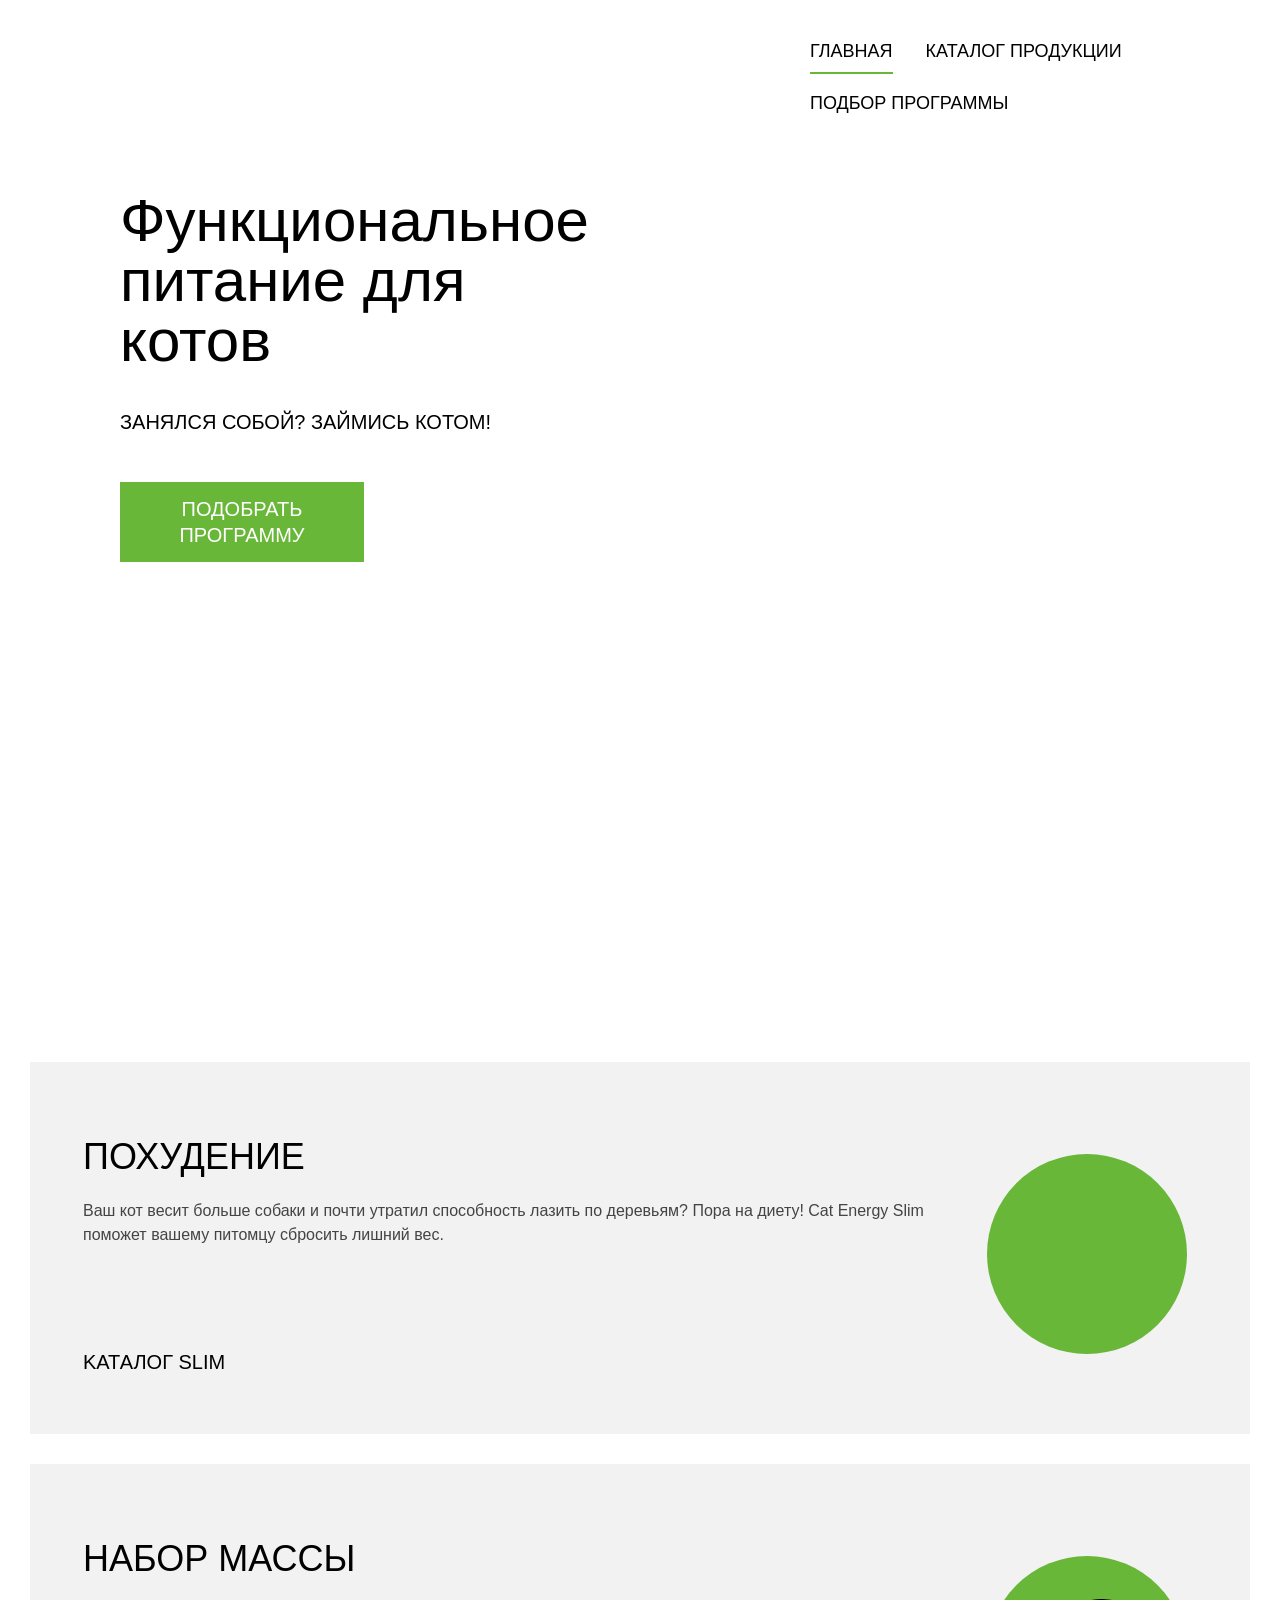
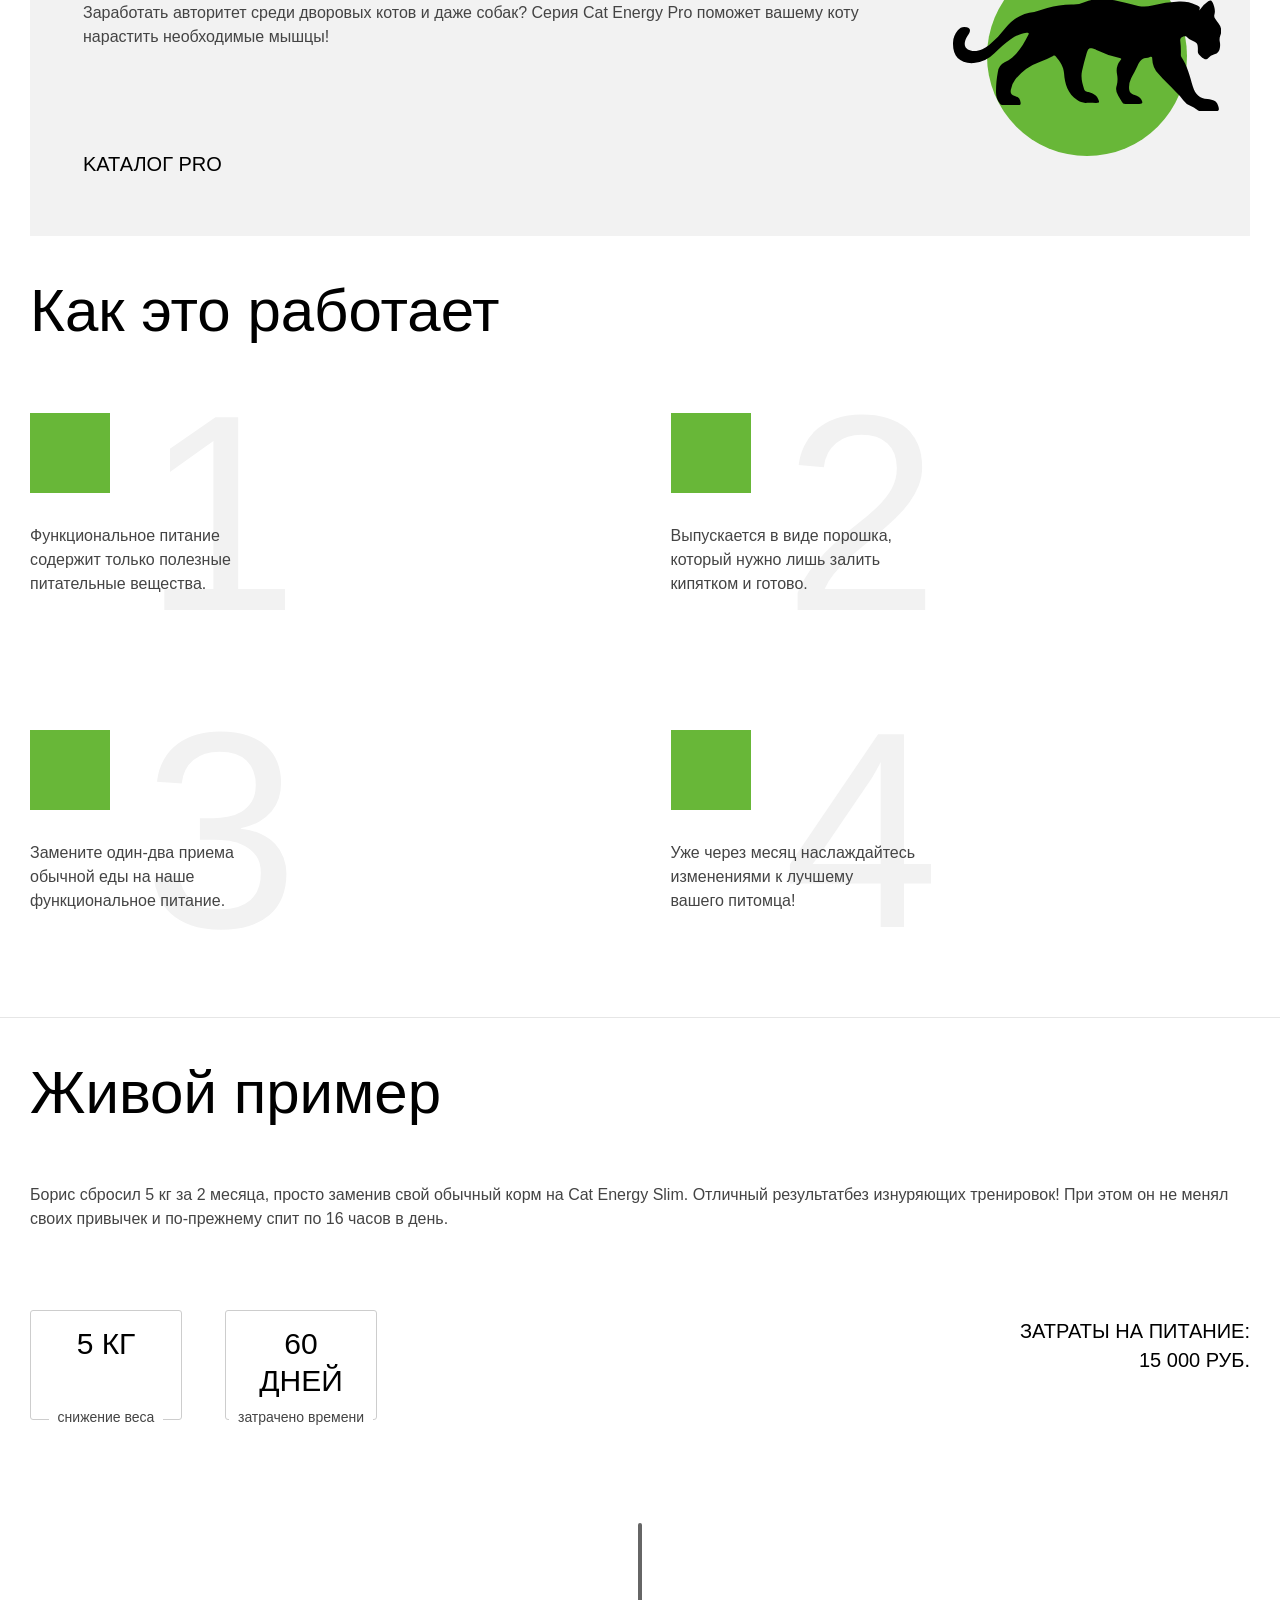
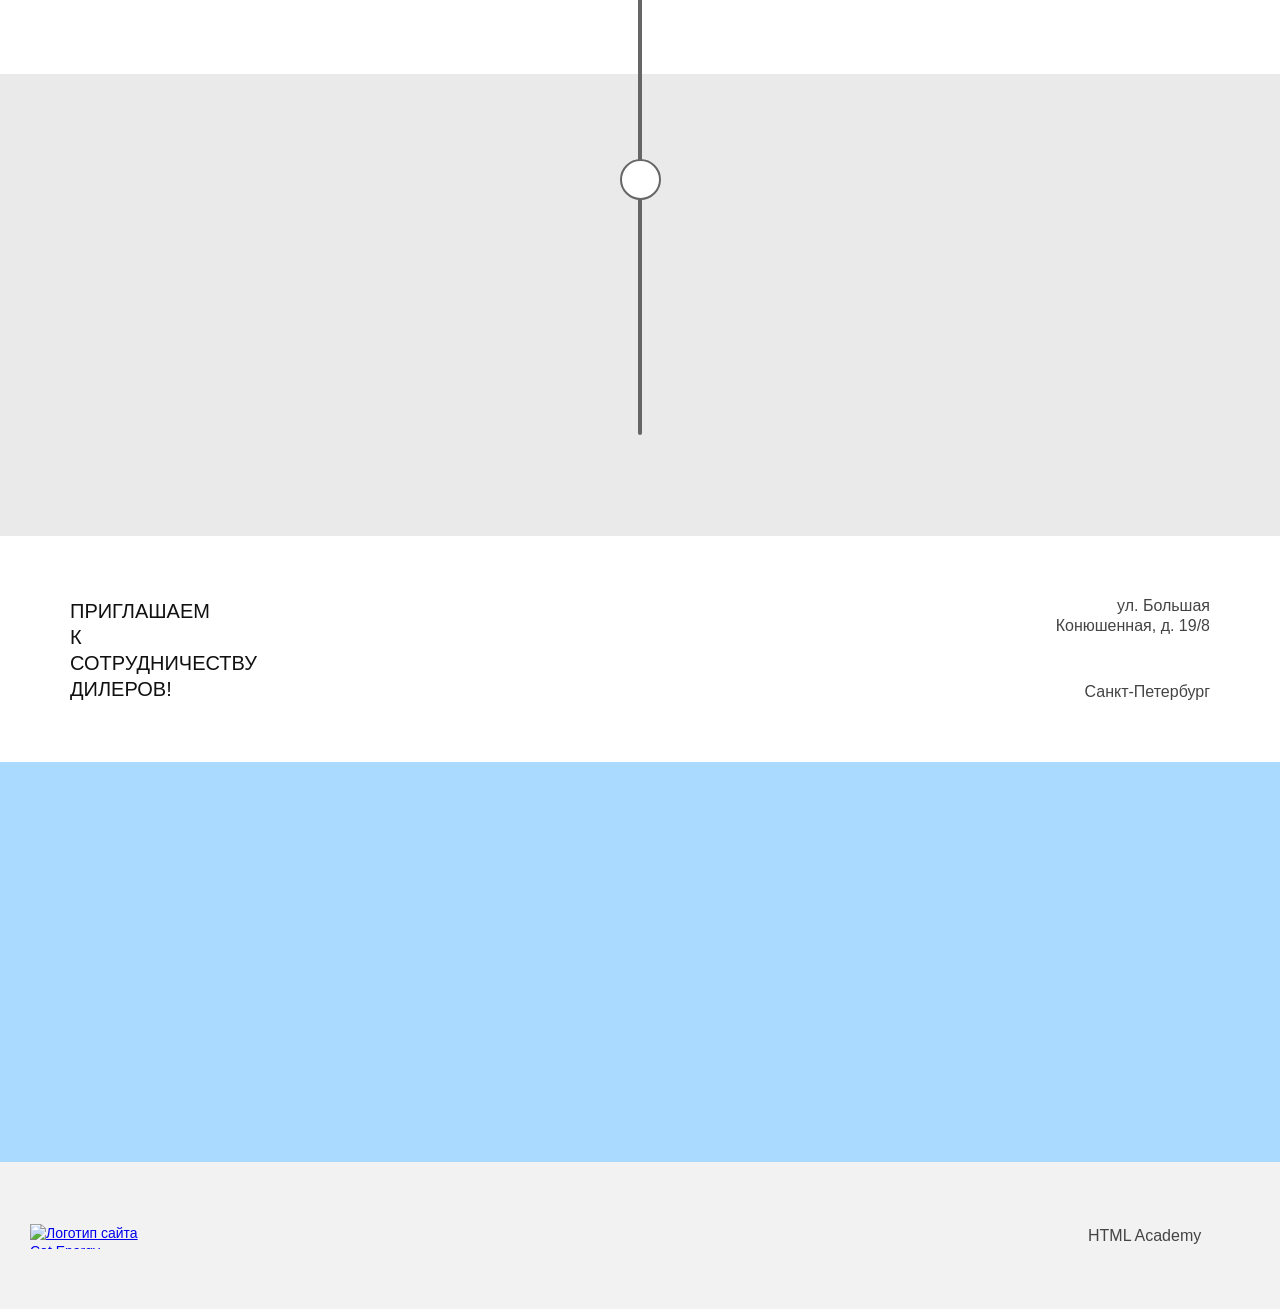
==== commit 86e87e19: "Deploying to gh-pages from @ Kostya1993/2653045-cat-energy-2@7be497d41cfddcffa0618db1a0c8451ff9ea151" ====
--- a/index.html
+++ b/index.html
@@ -1 +1 @@
-<!DOCTYPE html><html class="page" lang="ru"><head><meta charset="UTF-8"><title>Cat Energy - Каталог продукции</title><meta name="viewport" content="width=device-width,initial-scale=1"><link rel="stylesheet" href="styles/styles.css"><link rel="icon" href="favicons/cat-inscription@1x.png" sizes="32x32" type="image/png"><link rel="icon" href="favicons/cat-inscription@2x.png" sizes="64x64" type="image/png"><link rel=" icon" href="favicon.ico"><link rel="icon" href="favicons/icon.svg" type="image/svg+xml"><link rel="apple-touch-icon" href="favicons/apple_180.png"></head><body class="page__body"><header class="header"><div class="header__container"><a class="header__logo" href="index.html"><img class="header__logo-image" src="#" width="33" height="38" alt="Логотип сайта Cat Energy."> <span class="header__logo-text">CAT ENERGY</span></a><nav class="main-nav"><ul class="main-nav__list"><li class="main-nav__item"><a class="main-nav__link" href="index.html">Главная</a></li><li class="main-nav__item"><a class="main-nav__link" href="catalog.html">Каталог продукции</a></li><li class="main-nav__item"><a class="main-nav__link" href="programs.html">Подбор программы</a></li></ul></nav><button class="header__toggle main-header__button" type="button"><span class="main-header__button-text visually-hidden">Открыть меню</span></button></div></header><section class="hero"><div class="hero__container"><h1 class="hero__title">Функциональное питание для котов</h1><p class="hero__slogan">Занялся собой? Займись котом!</p><picture><!-- Вариант для десктопов --><source media="(min-width: 1440px)" srcset="images/cat-food-7@1x.png, images/cat-food-7@2x.png 2x" type="image/png" width="552" height="499"><!-- Вариант для планшетов --><source media="(min-width: 768px)" srcset="images/cat-food-7@1x.png, images/cat-food-7@2x.png 2x" type="image/png" width="709" height="609"><!-- Изображение по умолчанию (для мобильных) и для старых браузеров --> <img src="images/cat-food-7@1x.png" srcset="images/cat-food-7@2x.png 2x" alt="Описание изображения, например: Упаковка корма Cat Energy" width="280" height="270"></picture></div></section><section class="main-page__how-it-works"><div class="how-it-works__container"><h2 class="how-it-works__title">Как это работает</h2><ul class="how-it-works__list"><li class="how-it-works__item how-it-works__item--leaf"><p class="how-it-works__description">Функциональное питание содержит только полезные питательные вещества.</p></li><li class="how-it-works__item how-it-works__item--powder"><p class="how-it-works__description">Выпускается в виде порошка, который нужно лишь залить кипятком и готово.</p></li><li class="how-it-works__item how-it-works__item--eat"><p class="how-it-works__description">Замените один-два приема обычной еды на наше функциональное питание.</p></li><li class="how-it-works__item how-it-works__item--clock"><p class="how-it-works__description">Уже через месяц наслаждайтесь изменениями к лучшему вашего питомца!</p></li></ul></div></section><section class="main-page__example example"><div class="example__container"><h2 class="example__header">Живой пример</h2><p class="example__description">Борис сбросил 5 кг за 2 месяца, просто заменив свой обычный корм на Cat Energy Slim. Отличный результат без изнуряющих тренировок! При этом он не менял своих привычек и по-прежнему спит по 16 часов в день.</p><ul class="example__list statistic"><li class="statistic__item"><p class="statistic__data">5 кг</p><p class="statistic__description">Снижение веса</p></li><li class="statistic__item"><p class="statistic__data">60 дней</p><p class="statistic__description">Затрачено времени</p></li></ul><p class="example__costs">Затраты на питание: 15 000 руб.</p><div class="example__slider"><div class="example__before"><picture><!-- Вариант для планшетов и десктопов --><source media="(min-width: 768px)" srcset="images/cat-big@1x.png, images/cat-big@2x.png 2x" type="image/png" width="560" height="512"><!-- Изображение по умолчанию (для мобильных) --> <img src="images/cat-big@1x.png" srcset="images/cat-big@2x.png 2x" width="280" height="256" alt="Толстый кот до программы."></picture></div><div class="example__after"><picture><!-- Вариант для планшетов и десктопов --><source media="(min-width: 768px)" srcset="images/cat-small@1x.png, images/cat-small@2x.png 2x" type="image/png" width="560" height="512"><!-- Изображение по умолчанию (для мобильных) --> <img src="images/cat-small@1x.png" srcset="images/cat-small@2x.png 2x" width="280" height="256" alt="Худой кот после программы."></picture></div><div class="example__divider"><!-- здесь будет разделитель слайдера --></div></div></div></section><footer class="main-footer"><div class="main-footer__cooperation cooperation"><div class="cooperation__wrapper"><h2 class="cooperation__header">Приглашаем к сотрудничеству дилеров!</h2><p class="cooperation__address">ул. Большая Конюшенная, д. 19/8 Санкт-Петербург</p></div><div class="cooperation__map"><!-- здесь будет карта --></div></div><div class="main-footer__wrapper"><a class="main-footer__link" href="index.html"><img class="main-footer__logo" src="images/Logo-mobile@1x.png" srcset="images/Logo-mobile@2x.png 2x" width="128" height="24" alt="Логотип сайта Cat Energy."></a><ul class="main-footer__social social-list"><li class="social-list__item"><a class="social-list__link" href="#"><span class="social-list__link-description visually-hidden">VK</span></a></li><li class="social-list__item"><a class="social-list__link" href="#"><span class="social-list__link-description visually-hidden">YouTube</span></a></li><li class="social-list__item"><a class="social-list__link" href="#"><span class="social-list__link-description visually-hidden">Telegramm</span></a></li></ul><a class="main-footer__htmlacademy htmlacademy" href="https://htmlacademy.ru/intensive/adaptive"><span class="htmlacademy__text">HTML Academy</span> <img class="htmlacademy__logo" src="#" width="27" height="34" alt="Логотип сайта HTML Academy."></a></div></footer></body></html>+<!DOCTYPE html><html class="page" lang="ru"><head><meta charset="UTF-8"><title>Cat Energy</title><meta name="viewport" content="width=device-width,initial-scale=1"><link rel="stylesheet" href="styles/styles.css"><link rel="icon" href="favicon.ico"><link rel="icon" href="favicons/icon.svg" type="image/svg+xml"><link rel="apple-touch-icon" href="favicons/apple_180.png"><link rel="manifest" href="manifest.webmanifest"><script src="scripts/index.js" defer="defer"></script><link rel="preload" href="fonts/oswald/oswaldregular.woff2" type="font/woff2" as="font" crossorigin="anonymous"><link rel="preload" href="fonts/lato/Lato-Regular.woff2" type="font/woff2" as="font" crossorigin="anonymous"></head><body class="page__body"><div class="main-header-container" data-test="header"><header class="main-header main-header--index container"><div class="main-header__logo-wrapper"><a class="main-header__link" href="index.html"><picture><source media="(min-width: 1440px)" srcset="images/logo-desktop.svg" type="image/svg+xml" width="202" height="59"><source media="(min-width: 768px)" srcset="images/logo-tablet.svg" type="image/svg+xml" width="174" height="50"><img class="main-header__logo" src="images/logo-mobile.svg" width="190" height="38" alt="Логотип сайта Cat Energy."></picture></a><button class="main-header__button main-header__button--no-js button" type="button"><span class="main-header__button-text visually-hidden">Открытие и закрытие меню</span></button></div><nav class="main-header__navigation main-header__navigation--no-js main-header__navigation--hidden site-navigation"><ul class="site-navigation__list site-navigation__list--index"><li class="site-navigation__item"><a class="site-navigation__link site-navigation__link--current" href="index.html">Главная</a></li><li class="site-navigation__item"><a class="site-navigation__link" href="catalog.html">Каталог продукции</a></li><li class="site-navigation__item"><a class="site-navigation__link" href="programms.html">Подбор программы</a></li></ul></nav></header></div><main class="main main-page"><h1 class="main-page__header visually-hidden">Сайт питания для котов Cat Energy</h1><div class="main-page__hero-wrapper hero-wrapper" data-test="hero"><section class="main-page__hero hero container"><h2 class="hero__header">Функциональное питание для котов</h2><p class="hero__slogan">Занялся собой? Займись котом!</p><div class="hero__picture-wrapper"><picture><source type="image/webp" media="(min-width: 1440px)" srcset="images/index/hero_desktop@1x.webp, images/index/hero_desktop@2x.webp 2x" width="552" height="499"><source type="image/webp" media="(min-width: 768px)" srcset="images/index/hero_tablet@1x.webp, images/index/hero_tablet@2x.webp 2x" width="709" height="609"><source type="image/webp" srcset="images/index/hero_mobile@1x.webp, images/index/hero_mobile@2x.webp 2x" width="280" height="270"><source media="(min-width: 1440px)" srcset="images/index/hero_desktop@1x.png, images/index/hero_desktop@2x.png 2x" type="image/png" width="552" height="499"><source media="(min-width: 768px)" srcset="images/index/hero_tablet@1x.png, images/index/hero_tablet@2x.png 2x" type="image/png" width="709" height="609"><img class="hero__picture" src="images/index/hero_mobile@1x.png" srcset="images/index/hero_mobile@2x.png 2x" width="280" height="270" alt="Питание для котов."></picture></div><a class="hero__button button" href="programms.html"><span class="button__text">Подобрать программу</span></a></section></div><section class="main-page__programms programms container" data-test="programs"><h2 class="programms__header visually-hidden">Программы питания для котов</h2><ul class="programms__list"><li class="programms__item programm-version programm-version--slim"><h3 class="programm-version__header">Похудение</h3><p class="programm-version__description">Ваш кот весит больше собаки и почти утратил способность лазить по деревьям? Пора на диету! Cat Energy Slim поможет вашему питомцу сбросить лишний вес.</p><a class="programm-version__link" href="catalog.html#main-goods">Kаталог slim</a></li><li class="programms__item programm-version programm-version--pro"><h3 class="programm-version__header">Набор массы</h3><p class="programm-version__description">Заработать авторитет среди дворовых котов и даже собак? Серия Cat Energy Pro поможет вашему коту нарастить необходимые мышцы!</p><a class="programm-version__link" href="catalog.html#main-goods">Kаталог pro</a></li></ul></section><section class="main-page__how-it-works how-it-works container" data-test="features"><h2 class="how-it-works__header">Как это работает</h2><ol class="how-it-works__list"><li class="how-it-works__item how-it-works__item--leaf"><span class="how-it-works__item-text">Функциональное питание содержит только полезные питательные вещества.</span></li><li class="how-it-works__item how-it-works__item--boil"><span class="how-it-works__item-text">Выпускается в виде порошка, который нужно лишь залить кипятком и готово.</span></li><li class="how-it-works__item how-it-works__item--eat"><span class="how-it-works__item-text">Замените один-два приема обычной еды на наше функциональное питание.</span></li><li class="how-it-works__item how-it-works__item--clock"><span class="how-it-works__item-text">Уже через месяц наслаждайтесь изменениями к лучшему<br class="how-it-works__text-braker">вашего питомца!</span></li></ol></section><section class="main-page__example example" data-test="proof"><div class="example__data-wrapper container"><h2 class="example__header">Живой пример</h2><p class="example__description">Борис сбросил 5 кг за 2 месяца, просто заменив свой обычный корм на Cat Energy Slim. Отличный результат<br class="example__description-braker">без изнуряющих тренировок! При этом он не менял своих привычек и по-прежнему спит по 16 часов в день.</p><ul class="example__list statistic"><li class="statistic__item"><p class="statistic__data">5 кг</p><p class="statistic__description">Снижение веса</p></li><li class="statistic__item"><p class="statistic__data">60 дней</p><p class="statistic__description">Затрачено времени</p></li></ul><p class="example__costs">Затраты на питание: <span class="example__costs-number">15 000 руб.</span></p><div class="example__slider"><div class="example__before"><picture><source type="image/webp" media="(min-width: 768px)" srcset="images/index/cat_fat_tablet@1x.webp, images/index/cat_fat_tablet@2x.webp 2x" width="560" height="512"><source type="image/webp" srcset="images/index/cat_fat_mobile@1x.webp, images/index/cat_fat_mobile@2x.webp 2x" width="280" height="256"><source media="(min-width: 768px)" srcset="images/index/cat_fat_tablet@1x.png, images/index/cat_fat_tablet@2x.png 2x" type="image/png" width="560" height="512"><img class="example__image" src="images/index/cat_fat_mobile@1x.png" srcset="images/index/cat_fat_mobile@2x.png 2x" width="280" height="256" loading="lazy" alt="Толстый кот до программы."></picture></div><div class="example__after"><picture><source type="image/webp" media="(min-width: 768px)" srcset="images/index/cat_skinny_tablet@1x.webp, images/index/cat_skinny_tablet@2x.webp 2x" width="560" height="512"><source type="image/webp" srcset="images/index/cat_skinny_mobile@1x.webp, images/index/cat_skinny_mobile@2x.webp 2x" width="280" height="256"><source media="(min-width: 768px)" srcset="images/index/cat_skinny_tablet@1x.png, images/index/cat_skinny_tablet@2x.png 2x" type="image/png" width="560" height="512"><img class="example__image" src="images/index/cat_skinny_mobile@1x.png" srcset="images/index/cat_skinny_mobile@2x.png 2x" width="280" height="256" loading="lazy" alt="Худой кот после программы."></picture></div><button class="example__divider" type="button"><span class="example__button"><span class="example__button-text visually-hidden">Слайдер, разделяющий фото до и после.</span></span></button></div></div></section></main><footer class="main-footer"><section class="main-footer__cooperation cooperation" data-test="contacts"><div class="cooperation__wrapper container-wider"><div class="cooperation__text-wrapper"><h2 class="cooperation__header">Приглашаем<br class="cooperation__header-braker">к сотрудничеству дилеров!</h2><p class="cooperation__address">ул. Большая Конюшенная, д. 19/8 <span class="cooperation__address-braker">Санкт-Петербург</span></p></div></div><div class="cooperation__map"><iframe class="cooperation__map-insert" src="https://yandex.ru/map-widget/v1/?um=constructor%3A6f98ff258cfb7e9e939b0a6081851570227bd1ebc805a435ecda16ff295d65b1&amp;source=constructor" width="320" height="362" loading="lazy" title="Карта проезда к магазину."></iframe><div class="cooperation__map-background"><noscript class="cooperation__map-wrapper"><div class="cooperation__map-picture"><picture><source media="(min-width: 1440px)" type="image/webp" srcset="images/map_desktop@1x.webp, images/map_desktop@2x.webp 2x" width="1440" height="400"><source media="(min-width: 768px)" type="image/webp" srcset="images/map_tablet@1x.webp, images/map_tablet@2x.webp 2x" width="768" height="400"><source type="image/webp" srcset="images/map_mobile@1x.webp, images/map_mobile@2x.webp 2x" width="320" height="362"><source media="(min-width: 1440px)" type="image/png" srcset="images/map_desktop@1x.png, images/map_desktop@2x.png 2x" width="1440" height="400"><source media="(min-width: 768px)" type="image/png" srcset="images/map_tablet@1x.png, images/map_tablet@2x.png 2x" width="768" height="400"><img class="cooperation__map-image" src="images/map_mobile@1x.png" srcset="images/map_desktop@2x.png 2x" alt="Карта проезда к магазину." loading="lazy" width="320" height="362"></picture></div></noscript></div></div></section><div class="main-footer__wrapper container" data-test="footer"><a class="main-footer__link" href="index.html"><img class="main-footer__logo" src="images/logo_text.svg" width="130" height="25" loading="lazy" alt="Логотип сайта Cat Energy."></a><ul class="main-footer__social social-list"><li class="social-list__item"><a class="social-list__link social-list__link--vk" href="#"><span class="social-list__link-description visually-hidden">VK</span></a></li><li class="social-list__item"><a class="social-list__link social-list__link--youtube" href="#"><span class="social-list__link-description visually-hidden">YouTube</span></a></li><li class="social-list__item"><a class="social-list__link social-list__link--telegram" href="#"><span class="social-list__link-description visually-hidden">Telegram</span></a></li></ul><a class="main-footer__htmlacademy htmlacademy" href="https://htmlacademy.ru/intensive/adaptive"><span class="htmlacademy__text">HTML Academy</span></a></div></footer></body></html>
--- a/styles/styles.css
+++ b/styles/styles.css
@@ -0,0 +1 @@
+@font-face{font-family:Oswald;font-weight:400;font-style:normal;font-display:swap;src:url(../fonts/oswald/oswaldregular.woff2)format("woff2")}@font-face{font-family:Lato;font-weight:400;font-style:normal;font-display:swap;src:url(../fonts/lato/Lato-Regular.woff2)format("woff2")}@media (width>=1440px){.container{width:1220px;margin:0 auto}.container-wider{width:1440px;margin:0 auto}.container-no-margin{width:1440px}}.button{color:#fff;text-transform:uppercase;cursor:pointer;background-color:#68b738;border:none;font-family:Oswald,sans-serif;text-decoration:none}.button:hover,.button:active{background-color:#5eaa2f}.button:active:not(:disabled) .button__text{opacity:.3}.button:disabled{cursor:auto;background-color:#666}.visually-hidden{white-space:nowrap;-webkit-clip-path:inset(100%);clip-path:inset(100%);clip:rect(0 0 0 0);border:0;width:1px;height:1px;margin:-1px;padding:0;position:absolute;overflow:hidden}.page__body{color:#000;background-color:#fff;flex-direction:column;min-width:320px;height:100vh;margin:0;padding:0;font-family:Lato,sans-serif;font-size:14px;line-height:18px;display:flex;overflow-x:hidden}@media (width>=1440px){.main-header-container{background:linear-gradient(90deg,#0000 50%,#68b738d9 50%);position:relative}.main-header-container:before{content:"";background-image:-webkit-linear-gradient(#68b738d9),-webkit-image-set(url(../images/index/cat-big@2x.webp) 2x,url(../images/index/cat-big@2x.jpg) 2x,url(../images/index/cat-big@1x.webp) 1x,url(../images/index/cat-big@1x.jpg) 1x),-webkit-linear-gradient(90deg,#535257,#3e3f44);background-image:linear-gradient(#68b738d9),image-set("../images/index/cat-big@2x.webp" 2x,"../images/index/cat-big@2x.jpg" 2x,"../images/index/cat-big@1x.webp" 1x,"../images/index/cat-big@1x.jpg" 1x),linear-gradient(90deg,#535257,#3e3f44);background-position:0 100%;background-size:cover;height:694px;position:absolute;top:0;left:50%;right:0}}@media (width>=768px){.main-header{flex-wrap:nowrap;padding:25px 34px 25px 30px}}@media (width>=1440px){.main-header{padding:55px 110px 29px}.main-header--index{align-self:center;width:1220px}}@media (width>=768px){.main-header__logo-wrapper{border-bottom:none;align-self:start;width:auto;padding:0;display:block}}@media (width>=1440px){.main-header__logo-wrapper{padding:0}}@media (width>=768px){.main-header__navigation{position:initial;width:auto}}@media (width>=768px){.main-header__navigation--hidden{display:block}}@media (width>=768px){.main-header__button{display:none}}.site-navigation{text-transform:uppercase;z-index:1;background-color:#fff;font-family:Oswald,sans-serif;font-size:20px;line-height:20px}@media (width>=768px){.site-navigation{align-self:start;font-size:18px;line-height:24px}}@media (width>=1440px){.site-navigation{background:0 0;font-size:20px;line-height:20px}}.site-navigation__list{margin:0;padding:0;list-style-type:none}@media (width>=768px){.site-navigation__list{flex-wrap:wrap;column-gap:33px;width:436px;display:flex}}@media (width>=1440px){.site-navigation__list{width:476px;padding:8px 0 3px}.site-navigation__list--index{color:#fff;background:0 0}}.site-navigation__item{border-bottom:1px solid #e6e6e6}@media (width>=768px){.site-navigation__item{border-bottom:none}}.site-navigation__link{color:inherit;text-align:center;min-height:20px;padding:22px 24px 23px;text-decoration:none;display:block;position:relative}@media (width>=768px){.site-navigation__link{text-align:left;min-height:24px;padding:14px 0}.site-navigation__link--current:after{content:"";background-color:#68b738;height:2px;position:absolute;bottom:3px;left:0;right:0}}@media (width>=1440px){.site-navigation__link{min-height:20px}.site-navigation__link--current:after{content:"";background-color:#68b738;height:2px;position:absolute;bottom:2px;left:0;right:0}}.site-navigation__link:hover{opacity:.6}.site-navigation__link:active{opacity:.3}@media (width>=1440px){.site-navigation__list--index .site-navigation__link--current:after{background-color:#fff}}.main{flex-grow:1}.main-header{flex-wrap:wrap;align-items:center;padding:0;display:flex;position:relative}@media (width>=768px){.main-header{flex-wrap:nowrap;padding:25px 34px 25px 30px}}@media (width>=1440px){.main-header{padding:55px 110px 29px}.main-header--index{align-self:center;width:1220px}}.main-header__logo-wrapper{border-bottom:1px solid #e6e6e6;align-items:center;width:100vw;margin:0 auto 0 0;padding:13px 20px 14px;display:flex}@media (width>=768px){.main-header__logo-wrapper{border-bottom:none;align-self:start;width:auto;padding:0;display:block}}@media (width>=1440px){.main-header__logo-wrapper{padding:0}}.main-header__link{margin:0 auto 0 0}.main-header__link:hover{opacity:.8}.main-header__link:active{opacity:.6}.main-header__logo{object-fit:cover;max-width:100%;display:block}.main-header__navigation{order:3;width:100%;position:absolute;top:66px}@media (width>=768px){.main-header__navigation{position:initial;width:auto}}.main-header__navigation--hidden{display:none}@media (width>=768px){.main-header__navigation--hidden{display:block}}.main-header__navigation--no-js{position:initial;display:block}.main-header__button{background-color:#fff;width:24px;height:24px;padding:0;position:relative}.main-header__button:hover,.main-header__button:active{background-color:#fff}@media (width>=768px){.main-header__button{display:none}}.main-header__button:before{content:"";background-color:#000;width:24px;height:2px;position:absolute;top:2px;left:0;box-shadow:0 8px #000,0 16px #000}.main-header__button--open:before{box-shadow:none;top:11px;left:2px;transform:rotate(45deg)}.main-header__button--open:after{content:"";background-color:#000;width:24px;height:2px;position:absolute;top:11px;left:2px;transform:rotate(-45deg)}.main-header__button--no-js{display:none}.hero{flex-direction:column;align-items:center;padding:27px 20px 0;display:flex}@media (width>=768px){.hero{background:#fff;grid-template-rows:min-content min-content min-content;grid-template-columns:auto;padding:37px 29px 0 30px;display:grid}}@media (width>=1440px){.hero{background:0 0;grid-template-columns:416px auto;align-items:start;padding:0 0 52px 160px}}.hero__header{text-align:center;color:#fff;min-height:72px;margin:0 0 24px;font-family:Oswald,sans-serif;font-size:36px;font-weight:400;line-height:36px}@media (width>=768px){.hero__header{text-align:start;color:#000;width:416px;min-height:120px;margin:0 0 41px;padding-left:90px;font-size:60px;line-height:60px}}@media (width>=1440px){.hero__header{margin:81px 0 40px;padding-left:0}}.hero__slogan{text-align:center;color:#fff;text-transform:uppercase;min-height:14px;margin:0 0 29px;font-family:Oswald,sans-serif;font-size:14px;line-height:14px}@media (width>=768px){.hero__slogan{text-align:left;color:#000;grid-column:1/-1;min-height:20px;margin:0 0 21px;padding-left:90px;font-size:20px;line-height:20px}}@media (width>=1440px){.hero__slogan{grid-column:1/2;margin:0 0 52px;padding-left:0}}.hero__picture-wrapper{margin:0 0 3px}@media (width>=768px){.hero__picture-wrapper{grid-area:3/1/4/-1;margin:0 auto}}@media (width>=1440px){.hero__picture-wrapper{grid-area:1/2/-1/-1;margin-left:-49px}}.hero__picture{object-fit:contain;max-width:100%;display:block}@media (width>=768px){.hero__picture{min-height:609px}}@media (width>=1440px){.hero__picture{min-height:499px}}.hero__button{text-align:center;align-self:stretch;margin:0;padding:10px;font-size:16px;line-height:20px}@media (width>=768px){.hero__button{grid-area:3/1/4/-1;align-self:start;width:192px;margin:29px 0 0 90px;padding:14px 26px;font-size:20px;line-height:26px}}@media (width>=1440px){.hero__button{grid-column:1/2;margin:0 0 132px}}.programms{padding:20px}@media (width>=768px){.programms{padding:0 30px 45px}}@media (width>=1440px){.programms{padding:82px 110px 71px}}.programms__list{flex-direction:column;row-gap:20px;margin:0;padding:0;list-style-type:none;display:flex}@media (width>=768px){.programms__list{row-gap:30px}}@media (width>=1440px){.programms__list{flex-flow:wrap;column-gap:80px}}.programm-version{background-color:#f2f2f2;padding:30px 20px 19px;position:relative}@media (width>=768px){.programm-version{padding:77px 316px 53px 53px}}@media (width>=1440px){.programm-version{flex-direction:column;width:457px;min-height:242px;padding:77px 61px 55px 52px;display:flex}}.programm-version:before{content:"";background-color:#68b738;border-radius:50%;width:50px;height:50px;display:block;position:absolute;top:24px;left:20px}@media (width>=768px){.programm-version:before{width:200px;height:200px;top:92px;left:auto;right:63px}}@media (width>=1440px){.programm-version:before{width:100px;height:100px;top:47px;left:52px;right:auto}}.programm-version:after{content:"";display:block;position:absolute;top:0;left:0}.programm-version--slim:after{background:url(../icons/stack.svg#cat-slim);width:36px;height:50px;top:21px;left:27px}@media (width>=768px){.programm-version--slim:after{width:140px;height:194px;top:81px;left:auto;right:93px}}@media (width>=1440px){.programm-version--slim:after{width:70px;height:97px;top:41px;left:67px;right:auto}}.programm-version--pro:after{background:url(../icons/stack.svg#cat-pro);width:67px;height:28px;top:35px;left:11px}@media (width>=768px){.programm-version--pro:after{width:268px;height:112px;top:135px;left:auto;right:29px}}@media (width>=1440px){.programm-version--pro:after{width:134px;height:56px;top:67px;left:33px;right:auto}}.programm-version__header{text-transform:uppercase;min-height:37px;margin:0 0 29px;padding:0 0 0 70px;font-family:Oswald,sans-serif;font-size:24px;font-weight:400;line-height:37px}@media (width>=768px){.programm-version__header{min-height:36px;margin:0 0 24px;padding:0;font-size:36px;line-height:36px}}@media (width>=1440px){.programm-version__header{margin:0 0 73px;padding:0 0 0 162px}}.programm-version__description{color:#444;border-bottom:1px solid #d9d9d9;min-height:90px;margin:0 0 15px;padding:0 0 22px}@media (width>=768px){.programm-version__description{border-bottom:none;min-height:96px;margin:0 0 48px;padding:0;font-size:16px;line-height:24px}}@media (width>=1440px){.programm-version__description{min-height:72px;margin:0 0 auto}}.programm-version__link{color:inherit;text-transform:uppercase;min-height:16px;padding:4px 37px 4px 0;font-family:Oswald,sans-serif;font-size:16px;line-height:16px;text-decoration:none;display:inline-block;position:relative}@media (width>=768px){.programm-version__link{min-height:20px;padding:9px 37px 9px 0;font-size:20px;line-height:20px}}@media (width>=1440px){.programm-version__link{place-self:start end;padding-top:10px}}.programm-version__link:after{content:"";background-image:url(../icons/stack.svg#programm_arrow);background-repeat:no-repeat;width:32px;height:12px;display:block;position:absolute;top:7px;right:-11px}@media (width>=768px){.programm-version__link:after{top:14px;right:-20px}}@media (width>=1440px){.programm-version__link:after{right:-21px}}.programm-version__link:hover:after{background-image:url(../icons/stack.svg#programm_arrow-hover)}.programm-version__link:active{opacity:.3}.how-it-works{padding:0 20px 49px}@media (width>=768px){.how-it-works{border-bottom:1px solid #e6e6e6;padding:0 30px 47px}}@media (width>=1440px){.how-it-works{border-bottom:none;padding:0 110px 69px}}.how-it-works__header{min-height:40px;margin:0 0 40px;font-family:Oswald,sans-serif;font-size:36px;font-weight:400;line-height:40px}@media (width>=768px){.how-it-works__header{min-height:60px;margin:0 0 32px;font-size:60px;line-height:60px}}.how-it-works__list{grid-template-columns:auto;row-gap:20px;margin:0;padding:0;list-style-type:none;display:grid}@media (width>=768px){.how-it-works__list{counter-reset:item;grid-template-rows:min-content min-content;grid-template-columns:1fr 1fr;gap:37px 61px}}@media (width>=1440px){.how-it-works__list{grid-template-rows:min-content;grid-template-columns:1fr 1fr 1fr 1fr;gap:78px}}.how-it-works__item{color:#444;min-height:60px;padding:0 0 0 80px;position:relative}@media (width>=768px){.how-it-works__item{padding:151px 0 57px;font-size:16px;line-height:24px}.how-it-works__item:before{counter-increment:item;content:counter(item)"";color:#f2f2f2;z-index:-1;font-family:Oswald,sans-serif;font-size:280px;line-height:280px;position:absolute;top:0;left:113px}}.how-it-works__item:after{content:"";background-color:#68b738;background-position:50%;background-repeat:no-repeat;width:60px;height:60px;display:block;position:absolute;top:0;left:0}@media (width>=768px){.how-it-works__item:after{width:80px;height:80px;top:40px}}.how-it-works__item--leaf:after{background-image:url(../icons/stack.svg#work_leaf);background-size:30px}.how-it-works__item--boil:after{background-image:url(../icons/stack.svg#work_boil);background-size:26px}.how-it-works__item--eat:after{background-image:url(../icons/stack.svg#work_eat);background-size:25px}.how-it-works__item--clock:after{background-image:url(../icons/stack.svg#work_clock);background-size:26px}@media (width>=768px){.how-it-works__item-text{width:245px;display:block}}.how-it-works__text-braker{display:none}@media (width>=768px){.how-it-works__text-braker{display:block}}.statistic{grid-template-columns:1fr 1fr;gap:32px;margin:0;padding:0;list-style-type:none;display:grid}@media (width>=768px){.statistic{gap:43px}}@media (width>=1440px){.statistic{gap:42px}}.statistic__item{flex-direction:column;display:flex}.statistic__data{text-align:center;text-transform:uppercase;border:1px solid #cdcdcd;border-radius:3px;flex-grow:1;margin:0;padding:14px 19px 17px;font-family:Oswald,sans-serif;font-size:24px;font-weight:400;line-height:24px}@media (width>=768px){.statistic__data{min-width:102px;padding:14px 24px 20px;font-size:30px;line-height:37px}}@media (width>=1440px){.statistic__data{padding:14px 29px 20px}}.statistic__description{color:#444;text-align:center;text-transform:lowercase;background-color:#eaeaea;width:77px;margin:-10px auto 0;padding:0 5px;font-size:12px;line-height:12px}@media (width>=768px){.statistic__description{background-color:#fff;justify-self:center;width:auto;padding:0 9px;font-size:14px;line-height:14px}}@media (width>=1440px){.statistic__description{background-color:#eaeaea;max-width:150px}}.example{background:#eaeaea}@media (width>=768px){.example{background:linear-gradient(0deg,#eaeaea 462px,#0000 462px)}}@media (width>=1440px){.example{background:linear-gradient(#0000 135px,#eaeaea 135px)}}.example__data-wrapper{padding:25px 20px 40px}@media (width>=768px){.example__data-wrapper{grid-template-rows:min-content min-content min-content min-content;grid-template-columns:min-content auto;padding:45px 30px 101px;display:grid}}@media (width>=1440px){.example__data-wrapper{padding:0 110px 75px}}.example__header{min-height:40px;margin:0 0 39px;font-family:Oswald,sans-serif;font-size:36px;font-weight:400;line-height:40px}@media (width>=768px){.example__header{grid-column:1/-1;min-height:60px;margin:0 0 60px;font-size:60px;line-height:60px}}@media (width>=1440px){.example__header{grid-column:1/2;margin:0 0 146px}}.example__description{color:#444;min-height:108px;margin:0 0 20px}@media (width>=768px){.example__description{grid-column:1/-1;min-height:72px;margin:0 0 55px;font-size:16px;line-height:24px}}@media (width>=1440px){.example__description{grid-column:1/2;width:436px;min-height:96px;margin:0 0 69px}}.example__description-braker{display:none}@media (width>=1440px){.example__description-braker{display:block}}.example__list{margin:0 0 20px}@media (width>=768px){.example__list{margin:0 0 99px}}@media (width>=1440px){.example__list{grid-column:1/2;justify-self:start;margin:0 0 55px}}.example__costs{text-transform:uppercase;text-align:center;min-height:20px;margin:0 0 20px;font-family:Oswald,sans-serif;font-size:14px;line-height:20px}@media (width>=768px){.example__costs{text-align:end;flex-direction:column;align-items:end;gap:9px;margin:0;padding:11px 0 0;font-size:20px;display:flex}}@media (width>=1440px){.example__costs{text-align:start;flex-direction:row;grid-column:1/2;align-items:start;gap:65px;padding:0}}.example__slider{grid-template-rows:1fr;grid-template-columns:1fr;justify-content:center;justify-self:center;width:280px;display:grid}@media (width>=768px){.example__slider{grid-column:1/-1;justify-self:center;width:560px}}@media (width>=1440px){.example__slider{grid-area:1/2/-1/-1;justify-self:end}}.example__before{grid-area:1/1/-1/-1;justify-content:flex-start;width:50%;display:flex;overflow:hidden}.example__after{grid-area:1/1/-1/-1;justify-content:flex-end;justify-self:right;width:50%;display:flex;overflow:hidden}.example__divider{background-color:#666;border:none;border-radius:2px;grid-area:1/1/-1/-1;justify-self:center;place-items:center;width:4px;height:256px;padding:0;display:grid;position:relative}@media (width>=768px){.example__divider{height:512px}}.example__divider:hover{background-color:#68b738}.example__divider:hover .example__button{border-color:#68b738}.example__divider:hover .example__button:before,.example__divider:focus-visible{background-color:#68b738}.example__divider:focus-visible .example__button{border-color:#68b738;outline:2px solid #000;box-shadow:0 0 0 3px #fff}.example__divider:focus-visible .example__button:before{background-color:#68b738}.example__divider:active{opacity:.6;background-color:#5eaa2f}.example__divider:active .example__button{border-color:#5eaa2f}.example__divider:active .example__button:before{background-color:#5eaa2f}.example__image{object-fit:cover;display:block}.example__button{background-color:#fff;border:2px solid #666;border-radius:50%;place-items:center;width:37px;height:37px;display:grid;position:absolute}.example__button:before{content:"";background-color:#666;width:24px;height:18px;display:block;-webkit-mask-image:url(../icons/stack.svg#example_arrows);mask-image:url(../icons/stack.svg#example_arrows)}@media (width>=1440px){.catalog{flex-direction:column;align-items:center;display:flex}}.catalog__header{min-height:36px;margin:0;padding:27px 20px 41px;font-family:Oswald,sans-serif;font-size:36px;font-weight:400;line-height:36px}@media (width>=768px){.catalog__header{min-height:60px;padding:38px 30px 54px;font-size:60px;line-height:60px}}@media (width>=1440px){.catalog__header{padding:45px 110px 54px}}.main-goods__list{flex-flow:wrap;justify-content:center;margin:0;padding:0;list-style-type:none;display:flex}@media (width>=640px){.main-goods__list{grid-template-columns:1fr 1fr;display:grid}}@media (width>=768px){.main-goods__list{grid-template-columns:1fr 1fr;gap:141px 60px;padding:111px 30px 74px;display:grid}}@media (width>=930px){.main-goods__list{grid-template-columns:1fr 1fr 1fr}}@media (width>=1440px){.main-goods__list{grid-template-columns:1fr 1fr 1fr 1fr;gap:144px 80px;padding:111px 0 71px}}.good-card{grid-template-rows:auto 14px 1fr 17px min-content;grid-template-columns:1fr 1fr;width:100%;min-height:164px;padding:20px 20px 25px;display:grid;position:relative}.good-card:after{content:"";background-color:#ebebeb;width:100%;height:1px;position:absolute;bottom:0}@media (width>=640px){.good-card{width:auto;min-width:280px}}@media (width>=768px){.good-card{background-color:#f2f2f2;border-bottom:none;grid-template-rows:auto auto 1fr min-content;grid-template-columns:1fr;width:auto;min-width:auto;min-height:390px;padding:0 37px 40px}.good-card:after{content:none}}@media (width>=1440px){.good-card{width:169px;padding:0 38px 40px}}.good-card__image-link{grid-area:1/1/4/2;place-items:center;display:grid}@media (width>=768px){.good-card__image-link{grid-area:1/1/2/-1;min-height:210px;margin:-81px 0 0;padding:10px 25px 22px}}@media (width>=1440px){.good-card__image-link{padding:10px 0 12px}}.good-card__image-link:hover{opacity:.6}.good-card__image-link:active{filter:grayscale()}.good-card__image{object-fit:contain;max-width:100%;display:block}.good-card__header-link{grid-area:1/2/2/-1;max-width:95px;text-decoration:none}@media (width>=768px){.good-card__header-link{grid-area:2/1/3/-1;justify-self:center;max-width:135px;margin-bottom:14px}}@media (width>=1440px){.good-card__header-link{margin-bottom:18px}}.good-card__header-link:hover{opacity:.6}.good-card__header-link:active{opacity:.3}.good-card__header{color:#222;text-transform:uppercase;min-height:40px;margin:0;font-family:Oswald,sans-serif;font-size:16px;font-weight:400;line-height:20px}@media (width>=768px){.good-card__header{text-align:center;min-height:48px;font-size:20px;line-height:24px}}.good-card__specifications-list{grid-area:3/2/4/-1;padding:0;list-style-type:none}@media (width>=768px){.good-card__specifications-list{grid-area:3/1/4/-1;margin-bottom:32px}}.good-card__button{text-align:center;grid-area:5/1/-1/-1;padding:10px;font-size:16px;line-height:20px}@media (width>=768px){.good-card__button{grid-area:4/1/-1/-1}}.good-specifications{color:#444;font-size:12px;line-height:16px}@media (width>=768px){.good-specifications{font-size:16px;line-height:20px}}.good-specifications__item{justify-content:space-between;display:flex}@media (width>=768px){.good-specifications__item{border-bottom:1px solid #cdcdcd;padding:7px 0 4px}}@media (width>=1440px){.good-specifications__item{padding:7px 0 5px}.good-specifications__item:last-child{padding:6px 0 8px}}.good-specifications__key{max-width:80px}@media (width>=768px){.good-specifications__key{max-width:120px}}@media (width>=1440px){.good-specifications__key{max-width:80px}}.good-specifications__value{text-align:end;max-width:50px}@media (width>=768px){.good-specifications__value{max-width:120px}}@media (width>=1440px){.good-specifications__value{max-width:80px}}.good-other{border-bottom:1px solid #ebebeb;flex-direction:column;align-items:center;width:100%;padding:78px 20px 24px;display:flex;position:relative}@media (width>=640px){.good-other{width:auto;min-width:280px}}@media (width>=768px){.good-other{border:2px solid #f2f2f2;flex-direction:column;width:auto;min-width:auto;padding:159px 35px 38px;display:flex}}@media (width>=1440px){.good-other{width:171px;padding:148px 35px 38px}}.good-other:before{content:"";background-color:#d3d3d3;width:30px;height:2px;position:absolute;top:40px;left:50%;transform:translate(-50%)}@media (width>=768px){.good-other:before{width:60px;top:78px}}.good-other:after{content:"";background-color:#d3d3d3;width:2px;height:30px;position:absolute;top:25px;left:50%;transform:translate(-50%)}@media (width>=768px){.good-other:after{height:60px;top:48px}}.good-other__header{color:#111;text-transform:uppercase;text-align:center;min-height:20px;margin:0 0 8px;font-family:Oswald,sans-serif;font-size:16px;font-weight:400;line-height:20px}@media (width>=768px){.good-other__header{width:134px;min-height:48px;margin:0 auto 23px;font-size:20px;line-height:24px}}@media (width>=1440px){.good-other__header{margin:0 auto 24px}}.good-other__text{color:#444;text-align:center;min-height:16px;margin:0 0 21px;font-size:12px;line-height:16px}@media (width>=768px){.good-other__text{width:170px;min-height:36px;margin:0 auto auto;padding-bottom:23px;font-size:16px;line-height:18px}}.good-other__button{color:#444;text-align:center;background-color:#f2f2f2;align-self:stretch;padding:10px;font-size:16px;line-height:20px}.good-other__button:hover{background-color:#ebebeb}@media (width>=1440px){.additional-goods{grid-template-rows:auto auto;grid-template-columns:1fr 355px;column-gap:80px;display:grid}}.additional-goods__header{margin:0;padding:25px 0 36px;font-family:Oswald,sans-serif;font-size:24px;font-weight:400;line-height:24px;position:relative}@media (width>=768px){.additional-goods__header{padding:0 30px 80px;font-size:32px;line-height:32px}}@media (width>=1440px){.additional-goods__header{grid-area:1/1/2/-1;padding:0 70px 80px;font-size:40px;line-height:40px}}.additional-goods__header-wrapper{background-color:#fff;max-width:226px;padding:0 40px 0 20px;display:inline-block}@media (width>=768px){.additional-goods__header-wrapper{max-width:301px;padding:0 40px}}@media (width>=1440px){.additional-goods__header-wrapper{max-width:376px}}.additional-goods__header-wrapper:after{content:"";z-index:-1;background-color:#68b738;width:100vw;height:2px;position:absolute;top:35px;left:50%;transform:translate(-50%)}@media (width>=768px){.additional-goods__header-wrapper:after{top:14px}}@media (width>=1440px){.additional-goods__header-wrapper:after{top:18px}}.additional-goods__list{margin:0;padding:0 20px 35px;list-style-type:none}@media (width>=768px){.additional-goods__list{padding:0 30px 70px}}@media (width>=1440px){.additional-goods__list{grid-area:2/1/-1/2;padding:0 0 0 110px}}.additional-goods__gift{background-color:#68b738;background-image:-webkit-linear-gradient(#68b738d9),-webkit-image-set(url(../images/catalog/gift_mobile@2x.webp) 2x,url(../images/catalog/gift_mobile@2x.jpg) 2x,url(../images/catalog/gift_mobile@1x.webp) 1x,url(../images/catalog/gift_mobile@1x.jpg) 1x);background-image:linear-gradient(#68b738d9),image-set("../images/catalog/gift_mobile@2x.webp" 2x,"../images/catalog/gift_mobile@2x.jpg" 2x,"../images/catalog/gift_mobile@1x.webp" 1x,"../images/catalog/gift_mobile@1x.jpg" 1x);background-position:50%;background-repeat:no-repeat;background-size:cover;min-height:60px;margin:0 20px;padding:187px 58px 43px;position:relative}@media (width>=768px){.additional-goods__gift{background-image:-webkit-linear-gradient(#68b738d9),-webkit-image-set(url(../images/catalog/gift_tablet@2x.webp) 2x,url(../images/catalog/gift_tablet@2x.jpg) 2x,url(../images/catalog/gift_tablet@1x.webp) 1x,url(../images/catalog/gift_tablet@1x.jpg) 1x);background-image:linear-gradient(#68b738d9),image-set("../images/catalog/gift_tablet@2x.webp" 2x,"../images/catalog/gift_tablet@2x.jpg" 2x,"../images/catalog/gift_tablet@1x.webp" 1x,"../images/catalog/gift_tablet@1x.jpg" 1x);margin:0 30px;padding:71px 125px 69px 421px}}@media (width>=1440px){.additional-goods__gift{background-image:-webkit-linear-gradient(#68b738d9),-webkit-image-set(url(../images/catalog/gift_desktop@2x.webp) 1x,url(../images/catalog/gift_desktop@2x.jpg) 1x,url(../images/catalog/gift_desktop@1x.webp) 1x,url(../images/catalog/gift_desktop@1x.jpg) 1x);background-image:linear-gradient(#68b738d9),image-set("../images/catalog/gift_desktop@2x.webp" 1x,"../images/catalog/gift_desktop@2x.jpg" 1x,"../images/catalog/gift_desktop@1x.webp" 1x,"../images/catalog/gift_desktop@1x.jpg" 1x);grid-area:2/2/-1/-1;margin:0 110px 0 0;padding:185px 42px 43px}}.additional-goods__gift:after{content:"";background-image:url(../icons/stack.svg#gift_icon);width:78px;height:80px;position:absolute;top:59px;left:50%;transform:translate(-50%)}@media (width>=768px){.additional-goods__gift:after{top:58px;left:117px}}@media (width>=1440px){.additional-goods__gift:after{top:56px;left:50%;transform:translate(-50%)}}.additional-goods__gift-description{text-align:center;color:#fff;margin:0;font-size:16px;line-height:20px}@media (width>=768px){.additional-goods__gift-description{text-align:start}}@media (width>=1440px){.additional-goods__gift-description{text-align:center}}.additional-good-card{border-bottom:1px solid #cdcdcd;grid-template-rows:auto auto auto;grid-template-columns:1fr;padding:13px 0 18px;display:grid}@media (width>=768px){.additional-good-card{border-left:1px solid #cdcdcd;border-right:1px solid #cdcdcd;grid-template-rows:auto auto;grid-template-columns:1fr 1fr;padding:26px 38px 27px}}@media (width>=1440px){.additional-good-card{border-left:1px solid #0000;border-right:1px solid #0000;grid-template-rows:auto;grid-template-columns:260px 1fr 244px;align-items:center;column-gap:25px;padding:15px 0 16px}}.additional-good-card:first-child{border-top:1px solid #cdcdcd}.additional-good-card__header-link{grid-area:1/1/2/-1;margin:0 0 13px;text-decoration:none}@media (width>=768px){.additional-good-card__header-link{grid-area:1/1/2/2;margin:0 0 25px}}@media (width>=1440px){.additional-good-card__header-link{grid-area:1/1/-1/2;width:max-content;margin:0}}.additional-good-card__header-link:hover{opacity:.6}.additional-good-card__header-link:active{opacity:.3}.additional-good-card__header{text-transform:uppercase;color:#222;min-height:16px;margin:0;font-family:Oswald,sans-serif;font-size:16px;font-weight:400;line-height:16px}@media (width>=768px){.additional-good-card__header{min-height:20px;font-size:20px;line-height:20px}}@media (width>=1440px){.additional-good-card__header{max-width:257px}}.additional-good-card__description{color:#444;grid-area:2/1/3/-1;justify-content:space-between;min-height:14px;margin:0 0 15px;font-size:14px;line-height:14px;display:flex}@media (width>=768px){.additional-good-card__description{grid-area:1/2/2/-1;justify-content:end;margin:0 0 13px;padding:2px 0 0;font-size:16px;line-height:20px}}@media (width>=1440px){.additional-good-card__description{grid-area:1/2/-1/3;justify-content:space-between;margin:0;padding:3px 0 0}}.additional-good-card__key{max-width:160px;display:block}@media (width>=768px){.additional-good-card__key{text-align:end;max-width:165px}}@media (width>=1440px){.additional-good-card__key{text-align:start;width:135px;max-width:none;margin:0;padding:0 0 0 40px}}.additional-good-card__value{text-align:end;max-width:100px;display:block}@media (width>=768px){.additional-good-card__value{width:72px;padding:0 2px 0 20px}}@media (width>=1440px){.additional-good-card__value{text-align:start;width:55px}}.additional-good-card__button{text-align:center;grid-area:3/1/-1/-1;padding:10px;font-size:16px;line-height:20px}@media (width>=768px){.additional-good-card__button{grid-area:2/1/-1/-1}}@media (width>=1440px){.additional-good-card__button{grid-area:1/3/-1/-1}}.actions-and-news{padding:40px 0}@media (width>=768px){.actions-and-news{padding:80px 0}}@media (width>=1440px){.actions-and-news{padding:96px 0 104px}}.actions-and-news__header{margin:0 0 32px;font-family:Oswald,sans-serif;font-size:24px;font-weight:400;line-height:24px;position:relative}@media (width>=768px){.actions-and-news__header{margin:0 0 66px;padding:0 0 0 30px;font-size:32px;line-height:32px}}@media (width>=1440px){.actions-and-news__header{margin:0 0 72px;padding:0 0 0 70px;font-size:40px;line-height:40px}}.actions-and-news__header-wrapper{background-color:#fff;max-width:226px;padding:0 40px 0 20px;display:inline-block}@media (width>=768px){.actions-and-news__header-wrapper{max-width:301px;padding:0 40px}}@media (width>=1440px){.actions-and-news__header-wrapper{max-width:376px}}.actions-and-news__header-wrapper:after{content:"";z-index:-1;background-color:#68b738;width:100vw;height:2px;position:absolute;top:10px;left:50%;transform:translate(-50%)}@media (width>=768px){.actions-and-news__header-wrapper:after{top:14px}}@media (width>=1440px){.actions-and-news__header-wrapper:after{top:18px}}.actions-and-news__text{text-align:center;min-height:48px;margin:0 20px 24px;font-family:Oswald,sans-serif;font-size:16px;line-height:24px}@media (width>=768px){.actions-and-news__text{min-height:64px;margin:0 68px 24px;font-size:24px;line-height:32px}}@media (width>=1440px){.actions-and-news__text{min-height:32px;margin:0 110px 24px}}.actions-and-news__form{flex-direction:column;gap:17px;margin:0 20px;display:flex}@media (width>=768px){.actions-and-news__form{flex-direction:row;gap:0;margin:0 68px}}@media (width>=1440px){.actions-and-news__form{width:752px;margin:0 auto}}.actions-and-news__email-label{flex-grow:1}.actions-and-news__email-input{box-sizing:border-box;color:#444;text-transform:uppercase;border:1px solid #e7e7e7;width:100%;height:100%;padding:12px;font-family:Oswald,sans-serif;font-size:20px;line-height:20px}.actions-and-news__email-input::placeholder{color:inherit}.actions-and-news__email-input:hover:not(:disabled){border-color:#cdcdcd}.actions-and-news__email-input:focus-visible{outline-offset:-2px;border-color:#000;outline:2px solid #000}.actions-and-news__email-input:invalid{outline-offset:-2px;border-color:#ff8282;outline:2px solid #ff8282}.actions-and-news__button{padding:15px;font-size:20px;line-height:26px}@media (width>=768px){.actions-and-news__button{width:256px}}.main-footer{background-color:#f2f2f2}.main-footer__wrapper{flex-direction:column;align-items:center;padding:20px;display:flex}@media (width>=768px){.main-footer__wrapper{flex-direction:row;justify-content:space-between;align-items:start;min-height:37px;padding:55px 30px}}@media (width>=1440px){.main-footer__wrapper{padding:66px 110px}}.main-footer__link{padding:19px 0;display:block}.main-footer__link:hover{opacity:.8}.main-footer__link:active{opacity:.6}@media (width>=768px){.main-footer__link{padding:7px 0 0}}.main-footer__logo{object-fit:contain;max-width:100%;display:block}.main-footer__social{position:relative}@media (width>=768px){.main-footer__social{left:17px}}.main-footer__social:before{content:"";background-color:#d9d9d9;width:280px;height:1px;position:absolute;top:0;left:50%;transform:translate(-50%)}@media (width>=768px){.main-footer__social:before{content:none}}.main-footer__htmlacademy{position:relative}.main-footer__htmlacademy:before{content:"";background-color:#d9d9d9;height:1px;position:absolute;top:0;left:0;right:0}@media (width>=768px){.main-footer__htmlacademy:before{content:none}}.cooperation{background-color:#fff}.cooperation--grey{background-color:#f2f2f2}@media (width>=1440px){.cooperation{grid-template-rows:1fr;grid-template-columns:1fr;display:grid}.cooperation__wrapper{grid-area:1/1/-1/-1;grid-template-rows:95px min-content;grid-template-columns:110px 1fr;display:grid}}.cooperation__text-wrapper{justify-content:space-between;min-height:60px;padding:26px 20px;display:flex}@media (width>=768px){.cooperation__text-wrapper{padding:60px 70px}}@media (width>=1440px){.cooperation__text-wrapper{z-index:1;background-color:#fff;grid-area:2/2/-1/-1;width:407px;padding:60px 78px 60px 80px}}.cooperation__header{color:#111;text-transform:uppercase;width:140px;margin:0;font-family:Oswald,sans-serif;font-size:16px;font-weight:400;line-height:20px;display:block}@media (width>=768px){.cooperation__header{width:163px;padding-top:2px;font-size:20px;line-height:26px}}.cooperation__address{color:#444;width:140px;margin:0;font-size:14px;line-height:20px;display:block}@media (width>=768px){.cooperation__address{text-align:end;flex-direction:column;justify-content:space-between;width:157px;font-size:16px;display:flex}}@media (width>=1440px){.cooperation__address{text-align:start}}.cooperation__map{background-color:#aadaff;grid-template-rows:auto;grid-template-columns:1fr;display:grid}@media (width>=1440px){.cooperation__map{grid-area:1/1/-1/-1}}.cooperation__map-insert{background:0 0;border:none;grid-area:1/1/-1/-1;width:100%;display:block}@media (width>=768px){.cooperation__map-insert{height:100%;min-height:400px}}.cooperation__map-background{grid-area:1/1/-1/-1;width:100%;display:block}@media (width>=1440px){.cooperation__map-background{height:100%}}.cooperation__map-picture{background-image:-webkit-image-set(url(../images/map_mobile@2x.webp) 2x,url(../images/map_mobile@2x.png) 2x,url(../images/map_mobile@1x.webp) 1x,url(../images/map_mobile@1x.png) 1x);background-image:image-set("../images/map_mobile@2x.webp" 2x,"../images/map_mobile@2x.png" 2x,"../images/map_mobile@1x.webp" 1x,"../images/map_mobile@1x.png" 1x);background-position:50%;background-size:cover;width:100%;height:100%;display:block}@media (width>=768px){.cooperation__map-picture{background-image:-webkit-image-set(url(../images/map_tablet@2x.webp) 2x,url(../images/map_tablet@2x.png) 2x,url(../images/map_tablet@1x.webp) 1x,url(../images/map_tablet@1x.png) 1x);background-image:image-set("../images/map_tablet@2x.webp" 2x,"../images/map_tablet@2x.png" 2x,"../images/map_tablet@1x.webp" 1x,"../images/map_tablet@1x.png" 1x)}}@media (width>=1440px){.cooperation__map-picture{background-image:-webkit-image-set(url(../images/map_desktop@2x.webp) 2x,url(../images/map_desktop@2x.png) 2x,url(../images/map_desktop@1x.webp) 1x,url(../images/map_desktop@1x.png) 1x);background-image:image-set("../images/map_desktop@2x.webp" 2x,"../images/map_desktop@2x.png" 2x,"../images/map_desktop@1x.webp" 1x,"../images/map_desktop@1x.png" 1x);container-type:size}}.cooperation__map-image{object-fit:cover;width:100%;display:block}@container (height>=401px){.cooperation__map-image{height:100%}}.social-list{flex-wrap:wrap;justify-content:center;gap:12px 24px;max-width:132px;min-height:22px;margin:0;padding:20px 0;list-style-type:none;display:flex}@media (width>=768px){.social-list{padding:9px 0 0}}.social-list__link:before{content:"";background-color:#666;width:28px;height:22px;display:block}.social-list__link:hover:before{background-color:#68b738}.social-list__link:active:before{background-color:#68b7384d}.social-list__link--vk:before{-webkit-mask-image:url(../icons/stack.svg#social_vk);mask-image:url(../icons/stack.svg#social_vk)}.social-list__link--youtube:before{-webkit-mask-image:url(../icons/stack.svg#social_youtube);mask-image:url(../icons/stack.svg#social_youtube)}.social-list__link--telegram:before{-webkit-mask-image:url(../icons/stack.svg#social_telegram);mask-image:url(../icons/stack.svg#social_telegram)}.htmlacademy{width:280px;padding:20px 0;text-decoration:none;display:block}@media (width>=768px){.htmlacademy{width:162px;padding:0}}.htmlacademy:hover .htmlacademy__text:after{background-color:#68b738}.htmlacademy:active{opacity:.3}.htmlacademy__text{color:#444;min-height:20px;padding:7px 35px 7px 0;font-size:16px;line-height:20px;display:flex;position:relative}@media (width>=768px){.htmlacademy__text{padding-top:9px}}.htmlacademy__text:after{content:"";background-color:#444;width:28px;height:34px;display:block;position:absolute;top:50%;right:0;transform:translateY(-50%);-webkit-mask-image:url(../icons/stack.svg#htmlacademy_logo);mask-image:url(../icons/stack.svg#htmlacademy_logo)}@media (width>=768px){.htmlacademy__text:after{top:calc(50% + 1px);right:-1px}}
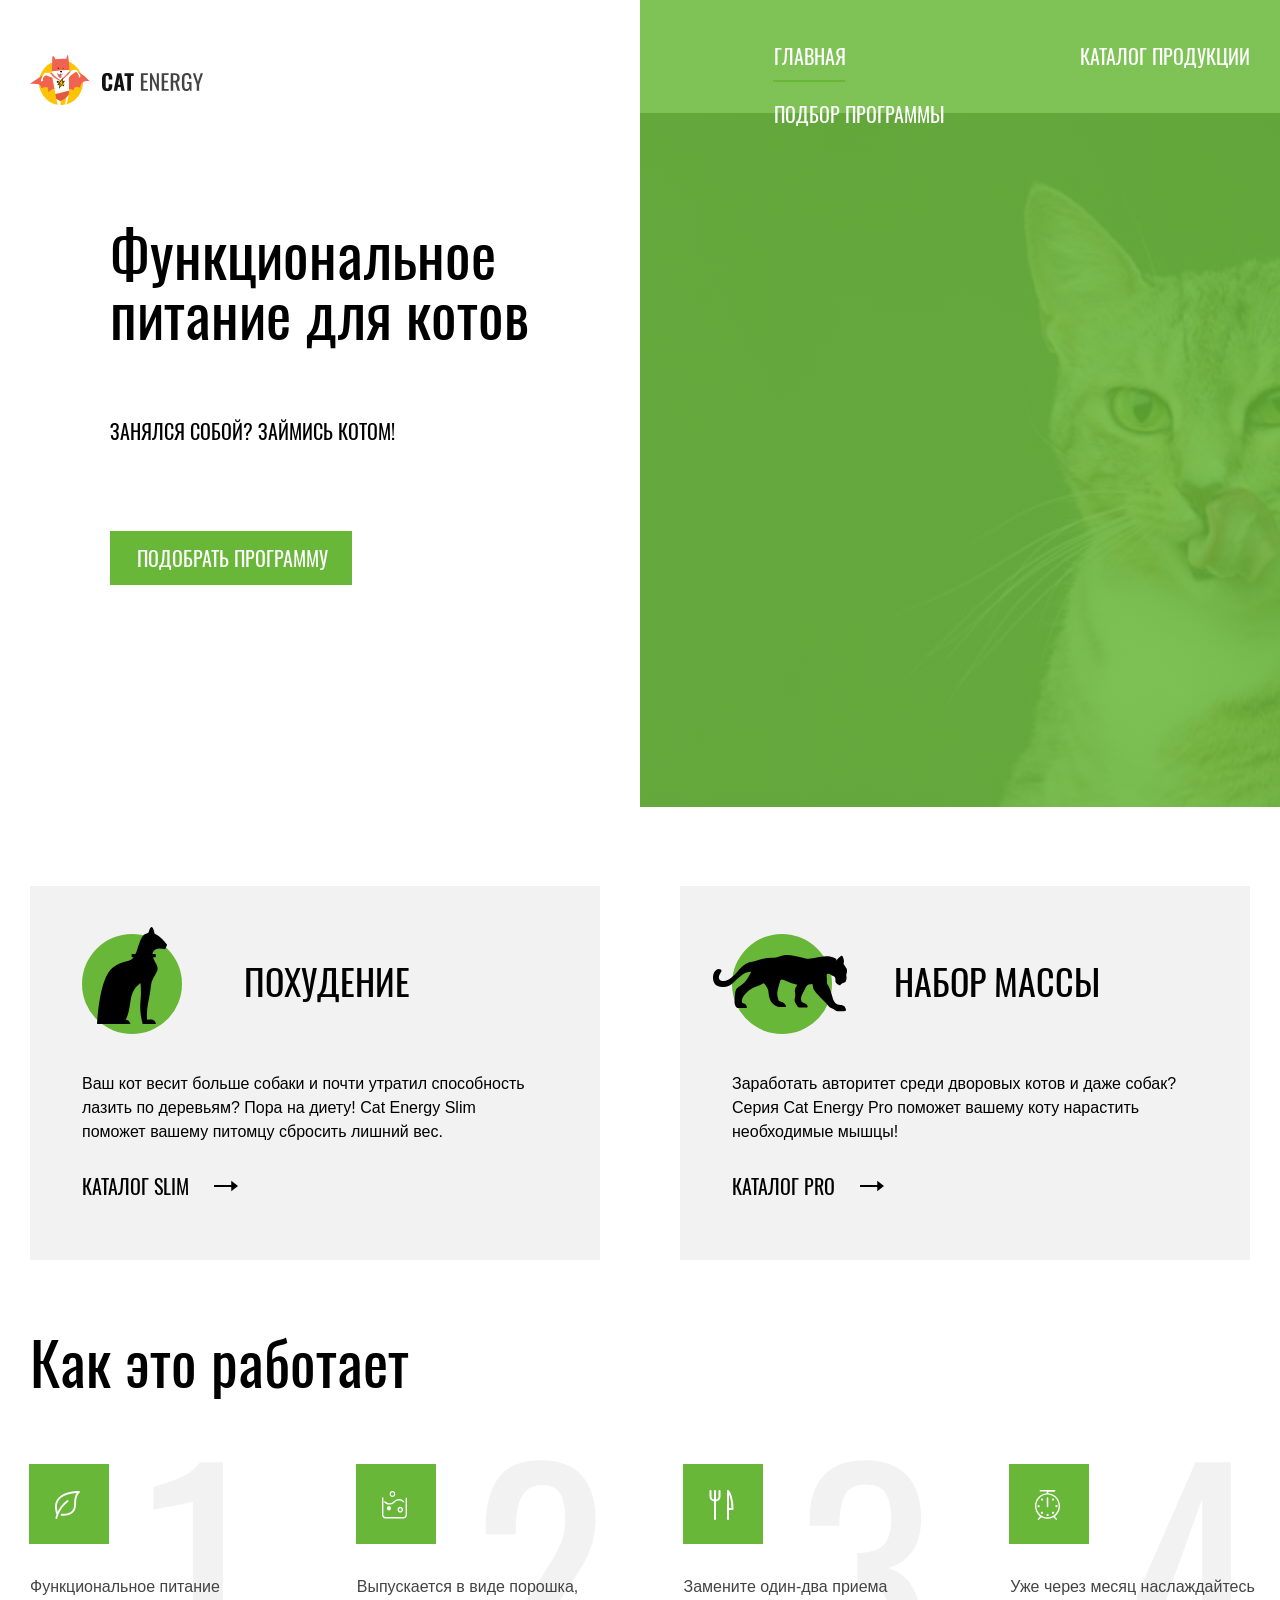
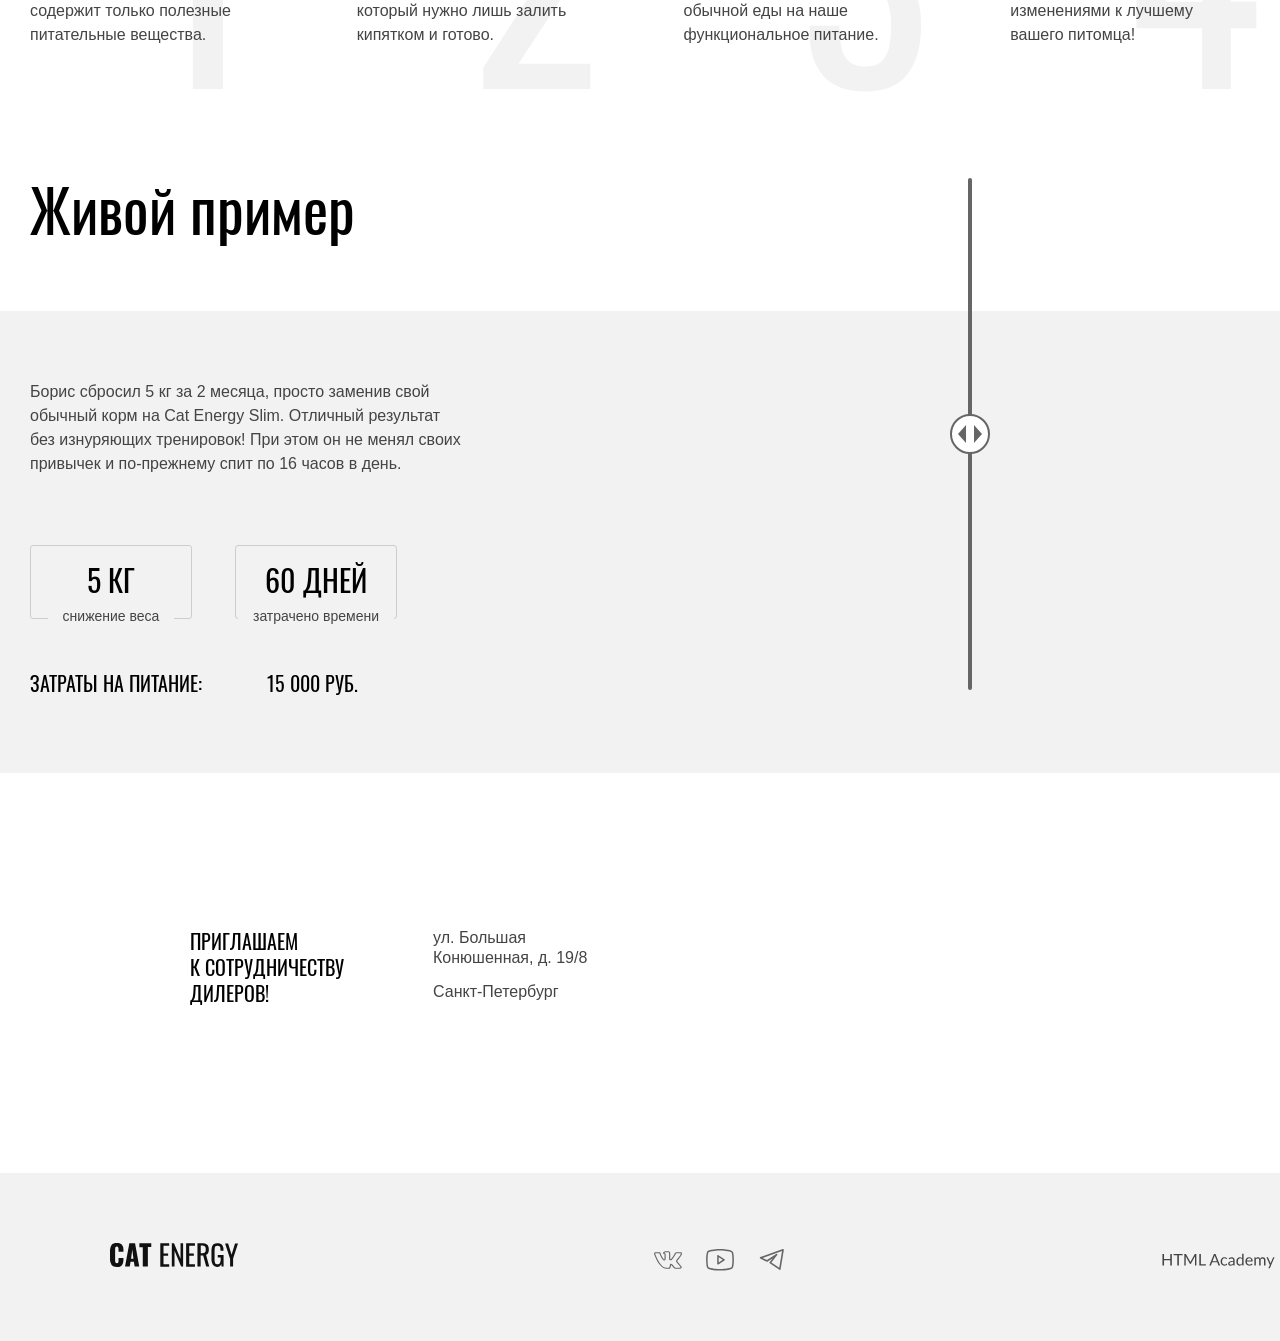
==== commit 9c3d21fc: "Deploying to gh-pages from @ Kostya1993/2653045-cat-energy-2@46fc72e684308b9d0715d92229e36b39fc33085" ====
--- a/index.html
+++ b/index.html
@@ -1 +1 @@
-<!DOCTYPE html><html class="page" lang="ru"><head><meta charset="UTF-8"><title>Cat Energy</title><meta name="viewport" content="width=device-width,initial-scale=1"><link rel="stylesheet" href="styles/styles.css"><link rel="icon" href="favicon.ico"><link rel="icon" href="favicons/icon.svg" type="image/svg+xml"><link rel="apple-touch-icon" href="favicons/apple_180.png"><link rel="manifest" href="manifest.webmanifest"><script src="scripts/index.js" defer="defer"></script><link rel="preload" href="fonts/oswald/oswaldregular.woff2" type="font/woff2" as="font" crossorigin="anonymous"><link rel="preload" href="fonts/lato/Lato-Regular.woff2" type="font/woff2" as="font" crossorigin="anonymous"></head><body class="page__body"><div class="main-header-container" data-test="header"><header class="main-header main-header--index container"><div class="main-header__logo-wrapper"><a class="main-header__link" href="index.html"><picture><source media="(min-width: 1440px)" srcset="images/logo-desktop.svg" type="image/svg+xml" width="202" height="59"><source media="(min-width: 768px)" srcset="images/logo-tablet.svg" type="image/svg+xml" width="174" height="50"><img class="main-header__logo" src="images/logo-mobile.svg" width="190" height="38" alt="Логотип сайта Cat Energy."></picture></a><button class="main-header__button main-header__button--no-js button" type="button"><span class="main-header__button-text visually-hidden">Открытие и закрытие меню</span></button></div><nav class="main-header__navigation main-header__navigation--no-js main-header__navigation--hidden site-navigation"><ul class="site-navigation__list site-navigation__list--index"><li class="site-navigation__item"><a class="site-navigation__link site-navigation__link--current" href="index.html">Главная</a></li><li class="site-navigation__item"><a class="site-navigation__link" href="catalog.html">Каталог продукции</a></li><li class="site-navigation__item"><a class="site-navigation__link" href="programms.html">Подбор программы</a></li></ul></nav></header></div><main class="main main-page"><h1 class="main-page__header visually-hidden">Сайт питания для котов Cat Energy</h1><div class="main-page__hero-wrapper hero-wrapper" data-test="hero"><section class="main-page__hero hero container"><h2 class="hero__header">Функциональное питание для котов</h2><p class="hero__slogan">Занялся собой? Займись котом!</p><div class="hero__picture-wrapper"><picture><source type="image/webp" media="(min-width: 1440px)" srcset="images/index/hero_desktop@1x.webp, images/index/hero_desktop@2x.webp 2x" width="552" height="499"><source type="image/webp" media="(min-width: 768px)" srcset="images/index/hero_tablet@1x.webp, images/index/hero_tablet@2x.webp 2x" width="709" height="609"><source type="image/webp" srcset="images/index/hero_mobile@1x.webp, images/index/hero_mobile@2x.webp 2x" width="280" height="270"><source media="(min-width: 1440px)" srcset="images/index/hero_desktop@1x.png, images/index/hero_desktop@2x.png 2x" type="image/png" width="552" height="499"><source media="(min-width: 768px)" srcset="images/index/hero_tablet@1x.png, images/index/hero_tablet@2x.png 2x" type="image/png" width="709" height="609"><img class="hero__picture" src="images/index/hero_mobile@1x.png" srcset="images/index/hero_mobile@2x.png 2x" width="280" height="270" alt="Питание для котов."></picture></div><a class="hero__button button" href="programms.html"><span class="button__text">Подобрать программу</span></a></section></div><section class="main-page__programms programms container" data-test="programs"><h2 class="programms__header visually-hidden">Программы питания для котов</h2><ul class="programms__list"><li class="programms__item programm-version programm-version--slim"><h3 class="programm-version__header">Похудение</h3><p class="programm-version__description">Ваш кот весит больше собаки и почти утратил способность лазить по деревьям? Пора на диету! Cat Energy Slim поможет вашему питомцу сбросить лишний вес.</p><a class="programm-version__link" href="catalog.html#main-goods">Kаталог slim</a></li><li class="programms__item programm-version programm-version--pro"><h3 class="programm-version__header">Набор массы</h3><p class="programm-version__description">Заработать авторитет среди дворовых котов и даже собак? Серия Cat Energy Pro поможет вашему коту нарастить необходимые мышцы!</p><a class="programm-version__link" href="catalog.html#main-goods">Kаталог pro</a></li></ul></section><section class="main-page__how-it-works how-it-works container" data-test="features"><h2 class="how-it-works__header">Как это работает</h2><ol class="how-it-works__list"><li class="how-it-works__item how-it-works__item--leaf"><span class="how-it-works__item-text">Функциональное питание содержит только полезные питательные вещества.</span></li><li class="how-it-works__item how-it-works__item--boil"><span class="how-it-works__item-text">Выпускается в виде порошка, который нужно лишь залить кипятком и готово.</span></li><li class="how-it-works__item how-it-works__item--eat"><span class="how-it-works__item-text">Замените один-два приема обычной еды на наше функциональное питание.</span></li><li class="how-it-works__item how-it-works__item--clock"><span class="how-it-works__item-text">Уже через месяц наслаждайтесь изменениями к лучшему<br class="how-it-works__text-braker">вашего питомца!</span></li></ol></section><section class="main-page__example example" data-test="proof"><div class="example__data-wrapper container"><h2 class="example__header">Живой пример</h2><p class="example__description">Борис сбросил 5 кг за 2 месяца, просто заменив свой обычный корм на Cat Energy Slim. Отличный результат<br class="example__description-braker">без изнуряющих тренировок! При этом он не менял своих привычек и по-прежнему спит по 16 часов в день.</p><ul class="example__list statistic"><li class="statistic__item"><p class="statistic__data">5 кг</p><p class="statistic__description">Снижение веса</p></li><li class="statistic__item"><p class="statistic__data">60 дней</p><p class="statistic__description">Затрачено времени</p></li></ul><p class="example__costs">Затраты на питание: <span class="example__costs-number">15 000 руб.</span></p><div class="example__slider"><div class="example__before"><picture><source type="image/webp" media="(min-width: 768px)" srcset="images/index/cat_fat_tablet@1x.webp, images/index/cat_fat_tablet@2x.webp 2x" width="560" height="512"><source type="image/webp" srcset="images/index/cat_fat_mobile@1x.webp, images/index/cat_fat_mobile@2x.webp 2x" width="280" height="256"><source media="(min-width: 768px)" srcset="images/index/cat_fat_tablet@1x.png, images/index/cat_fat_tablet@2x.png 2x" type="image/png" width="560" height="512"><img class="example__image" src="images/index/cat_fat_mobile@1x.png" srcset="images/index/cat_fat_mobile@2x.png 2x" width="280" height="256" loading="lazy" alt="Толстый кот до программы."></picture></div><div class="example__after"><picture><source type="image/webp" media="(min-width: 768px)" srcset="images/index/cat_skinny_tablet@1x.webp, images/index/cat_skinny_tablet@2x.webp 2x" width="560" height="512"><source type="image/webp" srcset="images/index/cat_skinny_mobile@1x.webp, images/index/cat_skinny_mobile@2x.webp 2x" width="280" height="256"><source media="(min-width: 768px)" srcset="images/index/cat_skinny_tablet@1x.png, images/index/cat_skinny_tablet@2x.png 2x" type="image/png" width="560" height="512"><img class="example__image" src="images/index/cat_skinny_mobile@1x.png" srcset="images/index/cat_skinny_mobile@2x.png 2x" width="280" height="256" loading="lazy" alt="Худой кот после программы."></picture></div><button class="example__divider" type="button"><span class="example__button"><span class="example__button-text visually-hidden">Слайдер, разделяющий фото до и после.</span></span></button></div></div></section></main><footer class="main-footer"><section class="main-footer__cooperation cooperation" data-test="contacts"><div class="cooperation__wrapper container-wider"><div class="cooperation__text-wrapper"><h2 class="cooperation__header">Приглашаем<br class="cooperation__header-braker">к сотрудничеству дилеров!</h2><p class="cooperation__address">ул. Большая Конюшенная, д. 19/8 <span class="cooperation__address-braker">Санкт-Петербург</span></p></div></div><div class="cooperation__map"><iframe class="cooperation__map-insert" src="https://yandex.ru/map-widget/v1/?um=constructor%3A6f98ff258cfb7e9e939b0a6081851570227bd1ebc805a435ecda16ff295d65b1&amp;source=constructor" width="320" height="362" loading="lazy" title="Карта проезда к магазину."></iframe><div class="cooperation__map-background"><noscript class="cooperation__map-wrapper"><div class="cooperation__map-picture"><picture><source media="(min-width: 1440px)" type="image/webp" srcset="images/map_desktop@1x.webp, images/map_desktop@2x.webp 2x" width="1440" height="400"><source media="(min-width: 768px)" type="image/webp" srcset="images/map_tablet@1x.webp, images/map_tablet@2x.webp 2x" width="768" height="400"><source type="image/webp" srcset="images/map_mobile@1x.webp, images/map_mobile@2x.webp 2x" width="320" height="362"><source media="(min-width: 1440px)" type="image/png" srcset="images/map_desktop@1x.png, images/map_desktop@2x.png 2x" width="1440" height="400"><source media="(min-width: 768px)" type="image/png" srcset="images/map_tablet@1x.png, images/map_tablet@2x.png 2x" width="768" height="400"><img class="cooperation__map-image" src="images/map_mobile@1x.png" srcset="images/map_desktop@2x.png 2x" alt="Карта проезда к магазину." loading="lazy" width="320" height="362"></picture></div></noscript></div></div></section><div class="main-footer__wrapper container" data-test="footer"><a class="main-footer__link" href="index.html"><img class="main-footer__logo" src="images/logo_text.svg" width="130" height="25" loading="lazy" alt="Логотип сайта Cat Energy."></a><ul class="main-footer__social social-list"><li class="social-list__item"><a class="social-list__link social-list__link--vk" href="#"><span class="social-list__link-description visually-hidden">VK</span></a></li><li class="social-list__item"><a class="social-list__link social-list__link--youtube" href="#"><span class="social-list__link-description visually-hidden">YouTube</span></a></li><li class="social-list__item"><a class="social-list__link social-list__link--telegram" href="#"><span class="social-list__link-description visually-hidden">Telegram</span></a></li></ul><a class="main-footer__htmlacademy htmlacademy" href="https://htmlacademy.ru/intensive/adaptive"><span class="htmlacademy__text">HTML Academy</span></a></div></footer></body></html>+<!DOCTYPE html><html class="page" lang="ru"><head><meta charset="UTF-8"><meta name="viewport" content="width=device-width,initial-scale=1"><link rel="stylesheet" href="styles/styles.css"><title>Cat-energy</title><meta name="viewport" content="width=device-width,initial-scale=1"><script src="scripts/index.js" defer="defer"></script><link rel="preload" href="fonts/lato/Lato-Regular.woff2" type="font/woff2" as="font" crossorigin="anonymous"><link rel="preload" href="fonts/oswald/oswaldregular.woff2" type="font/woff2" as="font" crossorigin="anonymous"></head><body class="page__body"><header class="main-header main-header--index main-header--opened"><div class="main-header content-limiter"><div class="header-wrapper"><a class="header-wrapper__logo" href="index.html"><picture class="header-wrapper__cat-logo"><source media="(min-width: 1440px)" width="70" height="59" type="image/svg+xml" srcset="images/desktop-cat-logo.svg"><source media="(min-width: 768px)" width="60" height="50" type="image/svg+xml" srcset="images/tablet-cat-logo.svg"><img src="images/mobile-cat-logo.svg" alt="cat energy" width="33" height="38"></picture></a><a class="header-wrapper__logo" href="index.html"><picture class="header-wrapper__letters"><source media="(min-width: 1440px)" width="118" height="21" type="image/svg+xml" srcset="images/desktop-letters-logo.svg"><source media="(min-width: 768px)" width="101" height="18" type="image/svg+xml" srcset="images/tablet-letters-logo.svg"><img src="images/mobile-letters-logo.svg" alt="cat energy" width="101" height="18"></picture></a><div class="header-wrapper__toglewrap header-wrapper__toglewrap--nojs"><button class="header-wrapper__toggle" type="button"><span class="visually-hidden">Открыть меню</span></button></div></div><nav class="main-nav main-nav--nojs"><div class="main-nav__wrapper"><ul class="main-nav__list"><li class="main-nav__list-item"><a class="main-nav__link main-nav__link--active" href="#">Главная</a></li><li class="main-nav__list-item"><a class="main-nav__link" href="catalog.html">Каталог продукции</a></li><li class="main-nav__list-item"><a class="main-nav__link" href="#">Подбор программы</a></li></ul></div></nav></div></header><main class="main-container"><div class="main-promo"><div class="content-limiter main-promo__grid"><h1 class="main-promo__title">Функциональное питание&nbsp;для&nbsp;котов</h1><p class="main-promo__description">Занялся собой? Займись котом!</p><div class="main-promo__picture"><picture><source media="(min-width: 1440px)" width="552" height="499" type="image/webp" srcset="images/desktop-index-can@1x.webp, images/desktop-index-can@2x.webp 2x"><source media="(min-width: 768px)" width="709" height="609" type="image/webp" srcset="images/tablet-index-can@1x.webp, images/tablet-index-can@2x.webp 2x"><source width="280" height="270" type="image/webp" srcset="images/mobile-index-can@1x.webp, images/mobile-index-can@2x.webp 2x"><source media="(min-width: 1440px)" width="552" height="499" type="image/png" srcset="images/desktop-index-can@1x.png, images/desktop-index-can@2x.png 2x"><source media="(min-width: 768px)" width="709" height="609" type="image/png" srcset="images/tablet-index-can@1x.png, images/tablet-index-can@2x.png 2x"><img src="images/mobile-index-can@1x.png" alt="Питание для котов курица" width="280" height="270"></picture></div><a class="main-promo__program-selection" href="#">Подобрать программу</a></div></div><ul class="catalog-promo content-limiter"><li class="catalog-promo-card catalog-promo-card--cat"><h2 class="catalog-promo-card__title">похудение</h2><p class="catalog-promo-card__description">Ваш кот весит больше собаки и почти утратил способность лазить по деревьям? Пора на диету! Cat Energy Slim поможет вашему питомцу сбросить лишний вес.</p><div class="catalog-promo-card-button"><a class="catalog-promo-card-button__link" href="#">Каталог slim</a></div></li><li class="catalog-promo-card catalog-promo-card--panter"><h2 class="catalog-promo-card__title">Набор массы</h2><p class="catalog-promo-card__description">Заработать авторитет среди дворовых котов и даже собак? Серия Cat Energy Pro поможет вашему коту нарастить необходимые мышцы!</p><div class="catalog-promo-card-button"><a class="catalog-promo-card-button__link" href="#">каталог pro</a></div></li></ul><div class="main-advantages content-limiter"><h2 class="main-advantages__title">Как это работает</h2><ul class="main-advantages-list"><li class="main-advantages__item main-advantages__item--leaf"><p class="main-advantages-list__description">Функциональное питание содержит только полезные питательные вещества.</p></li><li class="main-advantages__item main-advantages__item--bubbles"><p class="main-advantages-list__description">Выпускается в виде порошка, который нужно лишь залить кипятком и готово.</p></li><li class="main-advantages__item main-advantages__item--eat"><p class="main-advantages-list__description">Замените один-два приема обычной еды на наше функциональное питание.</p></li><li class="main-advantages__item main-advantages__item--clock"><p class="main-advantages-list__description">Уже через месяц наслаждайтесь изменениями к лучшему вашего&nbsp;питомца!</p></li></ul></div><div class="main-case-background"><div class="main-case content-limiter"><h2 class="main-case__title">Живой пример</h2><p class="main-case__text">Борис сбросил 5 кг за 2 месяца, просто заменив свой обычный корм на Cat Energy Slim. Отличный результат без изнуряющих тренировок! При этом он не менял своих привычек и по-прежнему спит по 16 часов в день.</p><div class="main-case-statistics"><ul class="main-case-statistics__list"><li class="main-case-statistics__item"><div class="main-case-statistics__border"><p class="main-case-statistics__stats">5 кг</p></div><p class="main-case-statistics__description">снижение веса</p></li><li class="main-case-statistics__item"><div class="main-case-statistics__border"><p class="main-case-statistics__stats">60 дней</p></div><p class="main-case-statistics__description">затрачено времени</p></li></ul><div class="main-case__cost-wrapper"><p class="main-case__cost">Затраты на питание:</p><p class="main-case__cost">15 000 РУБ.</p></div></div><div class="main-case-image-slider"><picture><source media="(min-width: 1440px)" width="560" height="512" type="image/webp" srcset="images/tablet-cat-before@1x.webp, images/tablet-cat-before@2x.webp 2x"><source media="(min-width: 768px)" width="560" height="512" type="image/webp" srcset="images/tablet-cat-before@1x.webp, images/tablet-cat-before@2x.webp 2x"><source width="280" height="256" type="image/webp" srcset="images/mobile-cat-before@1x.webp, images/mobile-cat-before@2x.webp 2x"><source media="(min-width: 1440px)" width="560" height="512" type="image/png" srcset="images/tablet-cat-before@1x.png, images/tablet-cat-before@2x.png 2x"><source media="(min-width: 768px)" width="560" height="512" type="image/png" srcset="images/tablet-cat-before@1x.png, images/tablet-cat-before@2x.png 2x"><img src="images/mobile-cat-before@1x.png" alt="Ваш кот до и после" width="280" height="256"></picture><picture><source media="(min-width: 1440px)" width="560" height="512" type="image/webp" srcset="images/tablet-cat-after@1x.webp, images/tablet-cat-after@2x.webp 2x"><source media="(min-width: 768px)" width="560" height="512" type="image/webp" srcset="images/tablet-cat-after@1x.webp, images/tablet-cat-after@2x.webp 2x"><source width="280" height="256" type="image/webp" srcset="images/mobile-cat-after@1x.webp, images/mobile-cat-after@2x.webp 2x"><source media="(min-width: 1440px)" width="560" height="512" type="image/png" srcset="images/tablet-cat-after@1x.png, images/tablet-cat-after@2x.png 2x"><source media="(min-width: 768px)" width="560" height="512" type="image/png" srcset="images/tablet-cat-after@1x.png, images/tablet-cat-after@2x.png 2x"><img src="images/mobile-cat-after@1x.png" alt="Ваш кот до и после" width="280" height="256"></picture><button class="main-case-image-slider__btn" type="button"><span class="visually-hidden">Слайдер фото до и после</span></button></div></div></div><div class="main-map"><div class="main-map__wrapper"><h2 class="main-map__title">приглашаем к&nbsp;сотрудничеству дилеров!</h2><div class="main-map__text-wrapper"><p class="main-map__text">ул. Большая Конюшенная, д. 19/8</p><p class="main-map__text">Санкт-Петербург</p></div></div><picture class="main-map__picture main-map__picture--nojs"><source media="(min-width: 1440px)" width="1440" height="400" type="image/webp" srcset="images/desktop-location@1x.webp, images/desktop-location@2x.webp 2x"><source media="(min-width: 768px)" width="768" height="400" type="image/webp" srcset="images/tablet-location@1x.webp, images/tablet-location@2x.webp 2x"><source width="768" height="400" type="image/webp" srcset="images/mobile-location@1x.webp, images/mobile-location@2x.webp 2x"><source media="(min-width: 1440px)" width="1440" height="400" type="image/png" srcset="images/desktop-location@1x.png, images/desktop-location@2x.png 2x"><source media="(min-width: 768px)" width="768" height="400" type="image/png" srcset="images/tablet-location@1x.png, images/tablet-location@2x.png 2x"><img class="main-map__img" src="images/mobile-location@1x.png" srcset="images/mobile-location@2x.png 2x" alt="cat energy" width="320" height="362"></picture><iframe class="main-map__frame main-map__frame--hidden" src="https://www.google.com/maps/embed?pb=!1m18!1m12!1m3!1d1998.5991032728616!2d30.3230833!3d59.9387942!2m3!1f0!2f0!3f0!3m2!1i1024!2i768!4f13.1!3m3!1m2!1s0x4696310fca5afc31%3A0xa24b26c0d196de71!2z0JHQvtC70YzRiNCw0Y8g0JrQvtC90Y7RiNC10L3QvdCw0Y8g0YPQuy4sIDE5LCDQodCw0L3QutGCLdCf0LXRgtC10YDQsdGD0YDQsywgMTkxMTg2!5e0!3m2!1sru!2sru!4v1758610365186!5m2!1sru!2sru" style="border:0;" allowfullscreen="" loading="lazy" referrerpolicy="no-referrer-when-downgrade"></iframe></div></main><footer class="main-footer"><div class="main-footer__items content-limiter"><a class="main-footer__link" href="index.html"><span class="visually-hidden">Ссылка на главную страницу</span> <svg width="128" height="24"><use href="icons/stack.svg#footer-cat-energy-logo"></use></svg></a><ul class="main-footer__social-list"><li class="main-footer__social-item"><a class="main-footer__social-link main-footer__social-link--vk" href="#"><span class="visually-hidden">Ссылка на страницу ВК</span></a></li><li class="main-footer__social-item"><a class="main-footer__social-link main-footer__social-link--youtube" href="#"><span class="visually-hidden">Ссылка на страницу Ютуб</span></a></li><li class="main-footer__social-item"><a class="main-footer__social-link main-footer__social-link--tg" href="#"><span class="visually-hidden">Ссылка на страницу Телеграм</span></a></li></ul><div class="main-footer__academy-wrapper"><a class="main-footer__academy-link" href="https://htmlacademy.ru/intensive/adaptive"><span class="visually-hidden">Ссылка на страницу Академии</span> </a><svg width="113" height="20"><use href="icons/stack.svg#icon-htmlacademy-letters"></use></svg></div></div></footer></body></html>
--- a/styles/styles.css
+++ b/styles/styles.css
@@ -1 +1 @@
-@font-face{font-family:Oswald;font-weight:400;font-style:normal;font-display:swap;src:url(../fonts/oswald/oswaldregular.woff2)format("woff2")}@font-face{font-family:Lato;font-weight:400;font-style:normal;font-display:swap;src:url(../fonts/lato/Lato-Regular.woff2)format("woff2")}@media (width>=1440px){.container{width:1220px;margin:0 auto}.container-wider{width:1440px;margin:0 auto}.container-no-margin{width:1440px}}.button{color:#fff;text-transform:uppercase;cursor:pointer;background-color:#68b738;border:none;font-family:Oswald,sans-serif;text-decoration:none}.button:hover,.button:active{background-color:#5eaa2f}.button:active:not(:disabled) .button__text{opacity:.3}.button:disabled{cursor:auto;background-color:#666}.visually-hidden{white-space:nowrap;-webkit-clip-path:inset(100%);clip-path:inset(100%);clip:rect(0 0 0 0);border:0;width:1px;height:1px;margin:-1px;padding:0;position:absolute;overflow:hidden}.page__body{color:#000;background-color:#fff;flex-direction:column;min-width:320px;height:100vh;margin:0;padding:0;font-family:Lato,sans-serif;font-size:14px;line-height:18px;display:flex;overflow-x:hidden}@media (width>=1440px){.main-header-container{background:linear-gradient(90deg,#0000 50%,#68b738d9 50%);position:relative}.main-header-container:before{content:"";background-image:-webkit-linear-gradient(#68b738d9),-webkit-image-set(url(../images/index/cat-big@2x.webp) 2x,url(../images/index/cat-big@2x.jpg) 2x,url(../images/index/cat-big@1x.webp) 1x,url(../images/index/cat-big@1x.jpg) 1x),-webkit-linear-gradient(90deg,#535257,#3e3f44);background-image:linear-gradient(#68b738d9),image-set("../images/index/cat-big@2x.webp" 2x,"../images/index/cat-big@2x.jpg" 2x,"../images/index/cat-big@1x.webp" 1x,"../images/index/cat-big@1x.jpg" 1x),linear-gradient(90deg,#535257,#3e3f44);background-position:0 100%;background-size:cover;height:694px;position:absolute;top:0;left:50%;right:0}}@media (width>=768px){.main-header{flex-wrap:nowrap;padding:25px 34px 25px 30px}}@media (width>=1440px){.main-header{padding:55px 110px 29px}.main-header--index{align-self:center;width:1220px}}@media (width>=768px){.main-header__logo-wrapper{border-bottom:none;align-self:start;width:auto;padding:0;display:block}}@media (width>=1440px){.main-header__logo-wrapper{padding:0}}@media (width>=768px){.main-header__navigation{position:initial;width:auto}}@media (width>=768px){.main-header__navigation--hidden{display:block}}@media (width>=768px){.main-header__button{display:none}}.site-navigation{text-transform:uppercase;z-index:1;background-color:#fff;font-family:Oswald,sans-serif;font-size:20px;line-height:20px}@media (width>=768px){.site-navigation{align-self:start;font-size:18px;line-height:24px}}@media (width>=1440px){.site-navigation{background:0 0;font-size:20px;line-height:20px}}.site-navigation__list{margin:0;padding:0;list-style-type:none}@media (width>=768px){.site-navigation__list{flex-wrap:wrap;column-gap:33px;width:436px;display:flex}}@media (width>=1440px){.site-navigation__list{width:476px;padding:8px 0 3px}.site-navigation__list--index{color:#fff;background:0 0}}.site-navigation__item{border-bottom:1px solid #e6e6e6}@media (width>=768px){.site-navigation__item{border-bottom:none}}.site-navigation__link{color:inherit;text-align:center;min-height:20px;padding:22px 24px 23px;text-decoration:none;display:block;position:relative}@media (width>=768px){.site-navigation__link{text-align:left;min-height:24px;padding:14px 0}.site-navigation__link--current:after{content:"";background-color:#68b738;height:2px;position:absolute;bottom:3px;left:0;right:0}}@media (width>=1440px){.site-navigation__link{min-height:20px}.site-navigation__link--current:after{content:"";background-color:#68b738;height:2px;position:absolute;bottom:2px;left:0;right:0}}.site-navigation__link:hover{opacity:.6}.site-navigation__link:active{opacity:.3}@media (width>=1440px){.site-navigation__list--index .site-navigation__link--current:after{background-color:#fff}}.main{flex-grow:1}.main-header{flex-wrap:wrap;align-items:center;padding:0;display:flex;position:relative}@media (width>=768px){.main-header{flex-wrap:nowrap;padding:25px 34px 25px 30px}}@media (width>=1440px){.main-header{padding:55px 110px 29px}.main-header--index{align-self:center;width:1220px}}.main-header__logo-wrapper{border-bottom:1px solid #e6e6e6;align-items:center;width:100vw;margin:0 auto 0 0;padding:13px 20px 14px;display:flex}@media (width>=768px){.main-header__logo-wrapper{border-bottom:none;align-self:start;width:auto;padding:0;display:block}}@media (width>=1440px){.main-header__logo-wrapper{padding:0}}.main-header__link{margin:0 auto 0 0}.main-header__link:hover{opacity:.8}.main-header__link:active{opacity:.6}.main-header__logo{object-fit:cover;max-width:100%;display:block}.main-header__navigation{order:3;width:100%;position:absolute;top:66px}@media (width>=768px){.main-header__navigation{position:initial;width:auto}}.main-header__navigation--hidden{display:none}@media (width>=768px){.main-header__navigation--hidden{display:block}}.main-header__navigation--no-js{position:initial;display:block}.main-header__button{background-color:#fff;width:24px;height:24px;padding:0;position:relative}.main-header__button:hover,.main-header__button:active{background-color:#fff}@media (width>=768px){.main-header__button{display:none}}.main-header__button:before{content:"";background-color:#000;width:24px;height:2px;position:absolute;top:2px;left:0;box-shadow:0 8px #000,0 16px #000}.main-header__button--open:before{box-shadow:none;top:11px;left:2px;transform:rotate(45deg)}.main-header__button--open:after{content:"";background-color:#000;width:24px;height:2px;position:absolute;top:11px;left:2px;transform:rotate(-45deg)}.main-header__button--no-js{display:none}.hero{flex-direction:column;align-items:center;padding:27px 20px 0;display:flex}@media (width>=768px){.hero{background:#fff;grid-template-rows:min-content min-content min-content;grid-template-columns:auto;padding:37px 29px 0 30px;display:grid}}@media (width>=1440px){.hero{background:0 0;grid-template-columns:416px auto;align-items:start;padding:0 0 52px 160px}}.hero__header{text-align:center;color:#fff;min-height:72px;margin:0 0 24px;font-family:Oswald,sans-serif;font-size:36px;font-weight:400;line-height:36px}@media (width>=768px){.hero__header{text-align:start;color:#000;width:416px;min-height:120px;margin:0 0 41px;padding-left:90px;font-size:60px;line-height:60px}}@media (width>=1440px){.hero__header{margin:81px 0 40px;padding-left:0}}.hero__slogan{text-align:center;color:#fff;text-transform:uppercase;min-height:14px;margin:0 0 29px;font-family:Oswald,sans-serif;font-size:14px;line-height:14px}@media (width>=768px){.hero__slogan{text-align:left;color:#000;grid-column:1/-1;min-height:20px;margin:0 0 21px;padding-left:90px;font-size:20px;line-height:20px}}@media (width>=1440px){.hero__slogan{grid-column:1/2;margin:0 0 52px;padding-left:0}}.hero__picture-wrapper{margin:0 0 3px}@media (width>=768px){.hero__picture-wrapper{grid-area:3/1/4/-1;margin:0 auto}}@media (width>=1440px){.hero__picture-wrapper{grid-area:1/2/-1/-1;margin-left:-49px}}.hero__picture{object-fit:contain;max-width:100%;display:block}@media (width>=768px){.hero__picture{min-height:609px}}@media (width>=1440px){.hero__picture{min-height:499px}}.hero__button{text-align:center;align-self:stretch;margin:0;padding:10px;font-size:16px;line-height:20px}@media (width>=768px){.hero__button{grid-area:3/1/4/-1;align-self:start;width:192px;margin:29px 0 0 90px;padding:14px 26px;font-size:20px;line-height:26px}}@media (width>=1440px){.hero__button{grid-column:1/2;margin:0 0 132px}}.programms{padding:20px}@media (width>=768px){.programms{padding:0 30px 45px}}@media (width>=1440px){.programms{padding:82px 110px 71px}}.programms__list{flex-direction:column;row-gap:20px;margin:0;padding:0;list-style-type:none;display:flex}@media (width>=768px){.programms__list{row-gap:30px}}@media (width>=1440px){.programms__list{flex-flow:wrap;column-gap:80px}}.programm-version{background-color:#f2f2f2;padding:30px 20px 19px;position:relative}@media (width>=768px){.programm-version{padding:77px 316px 53px 53px}}@media (width>=1440px){.programm-version{flex-direction:column;width:457px;min-height:242px;padding:77px 61px 55px 52px;display:flex}}.programm-version:before{content:"";background-color:#68b738;border-radius:50%;width:50px;height:50px;display:block;position:absolute;top:24px;left:20px}@media (width>=768px){.programm-version:before{width:200px;height:200px;top:92px;left:auto;right:63px}}@media (width>=1440px){.programm-version:before{width:100px;height:100px;top:47px;left:52px;right:auto}}.programm-version:after{content:"";display:block;position:absolute;top:0;left:0}.programm-version--slim:after{background:url(../icons/stack.svg#cat-slim);width:36px;height:50px;top:21px;left:27px}@media (width>=768px){.programm-version--slim:after{width:140px;height:194px;top:81px;left:auto;right:93px}}@media (width>=1440px){.programm-version--slim:after{width:70px;height:97px;top:41px;left:67px;right:auto}}.programm-version--pro:after{background:url(../icons/stack.svg#cat-pro);width:67px;height:28px;top:35px;left:11px}@media (width>=768px){.programm-version--pro:after{width:268px;height:112px;top:135px;left:auto;right:29px}}@media (width>=1440px){.programm-version--pro:after{width:134px;height:56px;top:67px;left:33px;right:auto}}.programm-version__header{text-transform:uppercase;min-height:37px;margin:0 0 29px;padding:0 0 0 70px;font-family:Oswald,sans-serif;font-size:24px;font-weight:400;line-height:37px}@media (width>=768px){.programm-version__header{min-height:36px;margin:0 0 24px;padding:0;font-size:36px;line-height:36px}}@media (width>=1440px){.programm-version__header{margin:0 0 73px;padding:0 0 0 162px}}.programm-version__description{color:#444;border-bottom:1px solid #d9d9d9;min-height:90px;margin:0 0 15px;padding:0 0 22px}@media (width>=768px){.programm-version__description{border-bottom:none;min-height:96px;margin:0 0 48px;padding:0;font-size:16px;line-height:24px}}@media (width>=1440px){.programm-version__description{min-height:72px;margin:0 0 auto}}.programm-version__link{color:inherit;text-transform:uppercase;min-height:16px;padding:4px 37px 4px 0;font-family:Oswald,sans-serif;font-size:16px;line-height:16px;text-decoration:none;display:inline-block;position:relative}@media (width>=768px){.programm-version__link{min-height:20px;padding:9px 37px 9px 0;font-size:20px;line-height:20px}}@media (width>=1440px){.programm-version__link{place-self:start end;padding-top:10px}}.programm-version__link:after{content:"";background-image:url(../icons/stack.svg#programm_arrow);background-repeat:no-repeat;width:32px;height:12px;display:block;position:absolute;top:7px;right:-11px}@media (width>=768px){.programm-version__link:after{top:14px;right:-20px}}@media (width>=1440px){.programm-version__link:after{right:-21px}}.programm-version__link:hover:after{background-image:url(../icons/stack.svg#programm_arrow-hover)}.programm-version__link:active{opacity:.3}.how-it-works{padding:0 20px 49px}@media (width>=768px){.how-it-works{border-bottom:1px solid #e6e6e6;padding:0 30px 47px}}@media (width>=1440px){.how-it-works{border-bottom:none;padding:0 110px 69px}}.how-it-works__header{min-height:40px;margin:0 0 40px;font-family:Oswald,sans-serif;font-size:36px;font-weight:400;line-height:40px}@media (width>=768px){.how-it-works__header{min-height:60px;margin:0 0 32px;font-size:60px;line-height:60px}}.how-it-works__list{grid-template-columns:auto;row-gap:20px;margin:0;padding:0;list-style-type:none;display:grid}@media (width>=768px){.how-it-works__list{counter-reset:item;grid-template-rows:min-content min-content;grid-template-columns:1fr 1fr;gap:37px 61px}}@media (width>=1440px){.how-it-works__list{grid-template-rows:min-content;grid-template-columns:1fr 1fr 1fr 1fr;gap:78px}}.how-it-works__item{color:#444;min-height:60px;padding:0 0 0 80px;position:relative}@media (width>=768px){.how-it-works__item{padding:151px 0 57px;font-size:16px;line-height:24px}.how-it-works__item:before{counter-increment:item;content:counter(item)"";color:#f2f2f2;z-index:-1;font-family:Oswald,sans-serif;font-size:280px;line-height:280px;position:absolute;top:0;left:113px}}.how-it-works__item:after{content:"";background-color:#68b738;background-position:50%;background-repeat:no-repeat;width:60px;height:60px;display:block;position:absolute;top:0;left:0}@media (width>=768px){.how-it-works__item:after{width:80px;height:80px;top:40px}}.how-it-works__item--leaf:after{background-image:url(../icons/stack.svg#work_leaf);background-size:30px}.how-it-works__item--boil:after{background-image:url(../icons/stack.svg#work_boil);background-size:26px}.how-it-works__item--eat:after{background-image:url(../icons/stack.svg#work_eat);background-size:25px}.how-it-works__item--clock:after{background-image:url(../icons/stack.svg#work_clock);background-size:26px}@media (width>=768px){.how-it-works__item-text{width:245px;display:block}}.how-it-works__text-braker{display:none}@media (width>=768px){.how-it-works__text-braker{display:block}}.statistic{grid-template-columns:1fr 1fr;gap:32px;margin:0;padding:0;list-style-type:none;display:grid}@media (width>=768px){.statistic{gap:43px}}@media (width>=1440px){.statistic{gap:42px}}.statistic__item{flex-direction:column;display:flex}.statistic__data{text-align:center;text-transform:uppercase;border:1px solid #cdcdcd;border-radius:3px;flex-grow:1;margin:0;padding:14px 19px 17px;font-family:Oswald,sans-serif;font-size:24px;font-weight:400;line-height:24px}@media (width>=768px){.statistic__data{min-width:102px;padding:14px 24px 20px;font-size:30px;line-height:37px}}@media (width>=1440px){.statistic__data{padding:14px 29px 20px}}.statistic__description{color:#444;text-align:center;text-transform:lowercase;background-color:#eaeaea;width:77px;margin:-10px auto 0;padding:0 5px;font-size:12px;line-height:12px}@media (width>=768px){.statistic__description{background-color:#fff;justify-self:center;width:auto;padding:0 9px;font-size:14px;line-height:14px}}@media (width>=1440px){.statistic__description{background-color:#eaeaea;max-width:150px}}.example{background:#eaeaea}@media (width>=768px){.example{background:linear-gradient(0deg,#eaeaea 462px,#0000 462px)}}@media (width>=1440px){.example{background:linear-gradient(#0000 135px,#eaeaea 135px)}}.example__data-wrapper{padding:25px 20px 40px}@media (width>=768px){.example__data-wrapper{grid-template-rows:min-content min-content min-content min-content;grid-template-columns:min-content auto;padding:45px 30px 101px;display:grid}}@media (width>=1440px){.example__data-wrapper{padding:0 110px 75px}}.example__header{min-height:40px;margin:0 0 39px;font-family:Oswald,sans-serif;font-size:36px;font-weight:400;line-height:40px}@media (width>=768px){.example__header{grid-column:1/-1;min-height:60px;margin:0 0 60px;font-size:60px;line-height:60px}}@media (width>=1440px){.example__header{grid-column:1/2;margin:0 0 146px}}.example__description{color:#444;min-height:108px;margin:0 0 20px}@media (width>=768px){.example__description{grid-column:1/-1;min-height:72px;margin:0 0 55px;font-size:16px;line-height:24px}}@media (width>=1440px){.example__description{grid-column:1/2;width:436px;min-height:96px;margin:0 0 69px}}.example__description-braker{display:none}@media (width>=1440px){.example__description-braker{display:block}}.example__list{margin:0 0 20px}@media (width>=768px){.example__list{margin:0 0 99px}}@media (width>=1440px){.example__list{grid-column:1/2;justify-self:start;margin:0 0 55px}}.example__costs{text-transform:uppercase;text-align:center;min-height:20px;margin:0 0 20px;font-family:Oswald,sans-serif;font-size:14px;line-height:20px}@media (width>=768px){.example__costs{text-align:end;flex-direction:column;align-items:end;gap:9px;margin:0;padding:11px 0 0;font-size:20px;display:flex}}@media (width>=1440px){.example__costs{text-align:start;flex-direction:row;grid-column:1/2;align-items:start;gap:65px;padding:0}}.example__slider{grid-template-rows:1fr;grid-template-columns:1fr;justify-content:center;justify-self:center;width:280px;display:grid}@media (width>=768px){.example__slider{grid-column:1/-1;justify-self:center;width:560px}}@media (width>=1440px){.example__slider{grid-area:1/2/-1/-1;justify-self:end}}.example__before{grid-area:1/1/-1/-1;justify-content:flex-start;width:50%;display:flex;overflow:hidden}.example__after{grid-area:1/1/-1/-1;justify-content:flex-end;justify-self:right;width:50%;display:flex;overflow:hidden}.example__divider{background-color:#666;border:none;border-radius:2px;grid-area:1/1/-1/-1;justify-self:center;place-items:center;width:4px;height:256px;padding:0;display:grid;position:relative}@media (width>=768px){.example__divider{height:512px}}.example__divider:hover{background-color:#68b738}.example__divider:hover .example__button{border-color:#68b738}.example__divider:hover .example__button:before,.example__divider:focus-visible{background-color:#68b738}.example__divider:focus-visible .example__button{border-color:#68b738;outline:2px solid #000;box-shadow:0 0 0 3px #fff}.example__divider:focus-visible .example__button:before{background-color:#68b738}.example__divider:active{opacity:.6;background-color:#5eaa2f}.example__divider:active .example__button{border-color:#5eaa2f}.example__divider:active .example__button:before{background-color:#5eaa2f}.example__image{object-fit:cover;display:block}.example__button{background-color:#fff;border:2px solid #666;border-radius:50%;place-items:center;width:37px;height:37px;display:grid;position:absolute}.example__button:before{content:"";background-color:#666;width:24px;height:18px;display:block;-webkit-mask-image:url(../icons/stack.svg#example_arrows);mask-image:url(../icons/stack.svg#example_arrows)}@media (width>=1440px){.catalog{flex-direction:column;align-items:center;display:flex}}.catalog__header{min-height:36px;margin:0;padding:27px 20px 41px;font-family:Oswald,sans-serif;font-size:36px;font-weight:400;line-height:36px}@media (width>=768px){.catalog__header{min-height:60px;padding:38px 30px 54px;font-size:60px;line-height:60px}}@media (width>=1440px){.catalog__header{padding:45px 110px 54px}}.main-goods__list{flex-flow:wrap;justify-content:center;margin:0;padding:0;list-style-type:none;display:flex}@media (width>=640px){.main-goods__list{grid-template-columns:1fr 1fr;display:grid}}@media (width>=768px){.main-goods__list{grid-template-columns:1fr 1fr;gap:141px 60px;padding:111px 30px 74px;display:grid}}@media (width>=930px){.main-goods__list{grid-template-columns:1fr 1fr 1fr}}@media (width>=1440px){.main-goods__list{grid-template-columns:1fr 1fr 1fr 1fr;gap:144px 80px;padding:111px 0 71px}}.good-card{grid-template-rows:auto 14px 1fr 17px min-content;grid-template-columns:1fr 1fr;width:100%;min-height:164px;padding:20px 20px 25px;display:grid;position:relative}.good-card:after{content:"";background-color:#ebebeb;width:100%;height:1px;position:absolute;bottom:0}@media (width>=640px){.good-card{width:auto;min-width:280px}}@media (width>=768px){.good-card{background-color:#f2f2f2;border-bottom:none;grid-template-rows:auto auto 1fr min-content;grid-template-columns:1fr;width:auto;min-width:auto;min-height:390px;padding:0 37px 40px}.good-card:after{content:none}}@media (width>=1440px){.good-card{width:169px;padding:0 38px 40px}}.good-card__image-link{grid-area:1/1/4/2;place-items:center;display:grid}@media (width>=768px){.good-card__image-link{grid-area:1/1/2/-1;min-height:210px;margin:-81px 0 0;padding:10px 25px 22px}}@media (width>=1440px){.good-card__image-link{padding:10px 0 12px}}.good-card__image-link:hover{opacity:.6}.good-card__image-link:active{filter:grayscale()}.good-card__image{object-fit:contain;max-width:100%;display:block}.good-card__header-link{grid-area:1/2/2/-1;max-width:95px;text-decoration:none}@media (width>=768px){.good-card__header-link{grid-area:2/1/3/-1;justify-self:center;max-width:135px;margin-bottom:14px}}@media (width>=1440px){.good-card__header-link{margin-bottom:18px}}.good-card__header-link:hover{opacity:.6}.good-card__header-link:active{opacity:.3}.good-card__header{color:#222;text-transform:uppercase;min-height:40px;margin:0;font-family:Oswald,sans-serif;font-size:16px;font-weight:400;line-height:20px}@media (width>=768px){.good-card__header{text-align:center;min-height:48px;font-size:20px;line-height:24px}}.good-card__specifications-list{grid-area:3/2/4/-1;padding:0;list-style-type:none}@media (width>=768px){.good-card__specifications-list{grid-area:3/1/4/-1;margin-bottom:32px}}.good-card__button{text-align:center;grid-area:5/1/-1/-1;padding:10px;font-size:16px;line-height:20px}@media (width>=768px){.good-card__button{grid-area:4/1/-1/-1}}.good-specifications{color:#444;font-size:12px;line-height:16px}@media (width>=768px){.good-specifications{font-size:16px;line-height:20px}}.good-specifications__item{justify-content:space-between;display:flex}@media (width>=768px){.good-specifications__item{border-bottom:1px solid #cdcdcd;padding:7px 0 4px}}@media (width>=1440px){.good-specifications__item{padding:7px 0 5px}.good-specifications__item:last-child{padding:6px 0 8px}}.good-specifications__key{max-width:80px}@media (width>=768px){.good-specifications__key{max-width:120px}}@media (width>=1440px){.good-specifications__key{max-width:80px}}.good-specifications__value{text-align:end;max-width:50px}@media (width>=768px){.good-specifications__value{max-width:120px}}@media (width>=1440px){.good-specifications__value{max-width:80px}}.good-other{border-bottom:1px solid #ebebeb;flex-direction:column;align-items:center;width:100%;padding:78px 20px 24px;display:flex;position:relative}@media (width>=640px){.good-other{width:auto;min-width:280px}}@media (width>=768px){.good-other{border:2px solid #f2f2f2;flex-direction:column;width:auto;min-width:auto;padding:159px 35px 38px;display:flex}}@media (width>=1440px){.good-other{width:171px;padding:148px 35px 38px}}.good-other:before{content:"";background-color:#d3d3d3;width:30px;height:2px;position:absolute;top:40px;left:50%;transform:translate(-50%)}@media (width>=768px){.good-other:before{width:60px;top:78px}}.good-other:after{content:"";background-color:#d3d3d3;width:2px;height:30px;position:absolute;top:25px;left:50%;transform:translate(-50%)}@media (width>=768px){.good-other:after{height:60px;top:48px}}.good-other__header{color:#111;text-transform:uppercase;text-align:center;min-height:20px;margin:0 0 8px;font-family:Oswald,sans-serif;font-size:16px;font-weight:400;line-height:20px}@media (width>=768px){.good-other__header{width:134px;min-height:48px;margin:0 auto 23px;font-size:20px;line-height:24px}}@media (width>=1440px){.good-other__header{margin:0 auto 24px}}.good-other__text{color:#444;text-align:center;min-height:16px;margin:0 0 21px;font-size:12px;line-height:16px}@media (width>=768px){.good-other__text{width:170px;min-height:36px;margin:0 auto auto;padding-bottom:23px;font-size:16px;line-height:18px}}.good-other__button{color:#444;text-align:center;background-color:#f2f2f2;align-self:stretch;padding:10px;font-size:16px;line-height:20px}.good-other__button:hover{background-color:#ebebeb}@media (width>=1440px){.additional-goods{grid-template-rows:auto auto;grid-template-columns:1fr 355px;column-gap:80px;display:grid}}.additional-goods__header{margin:0;padding:25px 0 36px;font-family:Oswald,sans-serif;font-size:24px;font-weight:400;line-height:24px;position:relative}@media (width>=768px){.additional-goods__header{padding:0 30px 80px;font-size:32px;line-height:32px}}@media (width>=1440px){.additional-goods__header{grid-area:1/1/2/-1;padding:0 70px 80px;font-size:40px;line-height:40px}}.additional-goods__header-wrapper{background-color:#fff;max-width:226px;padding:0 40px 0 20px;display:inline-block}@media (width>=768px){.additional-goods__header-wrapper{max-width:301px;padding:0 40px}}@media (width>=1440px){.additional-goods__header-wrapper{max-width:376px}}.additional-goods__header-wrapper:after{content:"";z-index:-1;background-color:#68b738;width:100vw;height:2px;position:absolute;top:35px;left:50%;transform:translate(-50%)}@media (width>=768px){.additional-goods__header-wrapper:after{top:14px}}@media (width>=1440px){.additional-goods__header-wrapper:after{top:18px}}.additional-goods__list{margin:0;padding:0 20px 35px;list-style-type:none}@media (width>=768px){.additional-goods__list{padding:0 30px 70px}}@media (width>=1440px){.additional-goods__list{grid-area:2/1/-1/2;padding:0 0 0 110px}}.additional-goods__gift{background-color:#68b738;background-image:-webkit-linear-gradient(#68b738d9),-webkit-image-set(url(../images/catalog/gift_mobile@2x.webp) 2x,url(../images/catalog/gift_mobile@2x.jpg) 2x,url(../images/catalog/gift_mobile@1x.webp) 1x,url(../images/catalog/gift_mobile@1x.jpg) 1x);background-image:linear-gradient(#68b738d9),image-set("../images/catalog/gift_mobile@2x.webp" 2x,"../images/catalog/gift_mobile@2x.jpg" 2x,"../images/catalog/gift_mobile@1x.webp" 1x,"../images/catalog/gift_mobile@1x.jpg" 1x);background-position:50%;background-repeat:no-repeat;background-size:cover;min-height:60px;margin:0 20px;padding:187px 58px 43px;position:relative}@media (width>=768px){.additional-goods__gift{background-image:-webkit-linear-gradient(#68b738d9),-webkit-image-set(url(../images/catalog/gift_tablet@2x.webp) 2x,url(../images/catalog/gift_tablet@2x.jpg) 2x,url(../images/catalog/gift_tablet@1x.webp) 1x,url(../images/catalog/gift_tablet@1x.jpg) 1x);background-image:linear-gradient(#68b738d9),image-set("../images/catalog/gift_tablet@2x.webp" 2x,"../images/catalog/gift_tablet@2x.jpg" 2x,"../images/catalog/gift_tablet@1x.webp" 1x,"../images/catalog/gift_tablet@1x.jpg" 1x);margin:0 30px;padding:71px 125px 69px 421px}}@media (width>=1440px){.additional-goods__gift{background-image:-webkit-linear-gradient(#68b738d9),-webkit-image-set(url(../images/catalog/gift_desktop@2x.webp) 1x,url(../images/catalog/gift_desktop@2x.jpg) 1x,url(../images/catalog/gift_desktop@1x.webp) 1x,url(../images/catalog/gift_desktop@1x.jpg) 1x);background-image:linear-gradient(#68b738d9),image-set("../images/catalog/gift_desktop@2x.webp" 1x,"../images/catalog/gift_desktop@2x.jpg" 1x,"../images/catalog/gift_desktop@1x.webp" 1x,"../images/catalog/gift_desktop@1x.jpg" 1x);grid-area:2/2/-1/-1;margin:0 110px 0 0;padding:185px 42px 43px}}.additional-goods__gift:after{content:"";background-image:url(../icons/stack.svg#gift_icon);width:78px;height:80px;position:absolute;top:59px;left:50%;transform:translate(-50%)}@media (width>=768px){.additional-goods__gift:after{top:58px;left:117px}}@media (width>=1440px){.additional-goods__gift:after{top:56px;left:50%;transform:translate(-50%)}}.additional-goods__gift-description{text-align:center;color:#fff;margin:0;font-size:16px;line-height:20px}@media (width>=768px){.additional-goods__gift-description{text-align:start}}@media (width>=1440px){.additional-goods__gift-description{text-align:center}}.additional-good-card{border-bottom:1px solid #cdcdcd;grid-template-rows:auto auto auto;grid-template-columns:1fr;padding:13px 0 18px;display:grid}@media (width>=768px){.additional-good-card{border-left:1px solid #cdcdcd;border-right:1px solid #cdcdcd;grid-template-rows:auto auto;grid-template-columns:1fr 1fr;padding:26px 38px 27px}}@media (width>=1440px){.additional-good-card{border-left:1px solid #0000;border-right:1px solid #0000;grid-template-rows:auto;grid-template-columns:260px 1fr 244px;align-items:center;column-gap:25px;padding:15px 0 16px}}.additional-good-card:first-child{border-top:1px solid #cdcdcd}.additional-good-card__header-link{grid-area:1/1/2/-1;margin:0 0 13px;text-decoration:none}@media (width>=768px){.additional-good-card__header-link{grid-area:1/1/2/2;margin:0 0 25px}}@media (width>=1440px){.additional-good-card__header-link{grid-area:1/1/-1/2;width:max-content;margin:0}}.additional-good-card__header-link:hover{opacity:.6}.additional-good-card__header-link:active{opacity:.3}.additional-good-card__header{text-transform:uppercase;color:#222;min-height:16px;margin:0;font-family:Oswald,sans-serif;font-size:16px;font-weight:400;line-height:16px}@media (width>=768px){.additional-good-card__header{min-height:20px;font-size:20px;line-height:20px}}@media (width>=1440px){.additional-good-card__header{max-width:257px}}.additional-good-card__description{color:#444;grid-area:2/1/3/-1;justify-content:space-between;min-height:14px;margin:0 0 15px;font-size:14px;line-height:14px;display:flex}@media (width>=768px){.additional-good-card__description{grid-area:1/2/2/-1;justify-content:end;margin:0 0 13px;padding:2px 0 0;font-size:16px;line-height:20px}}@media (width>=1440px){.additional-good-card__description{grid-area:1/2/-1/3;justify-content:space-between;margin:0;padding:3px 0 0}}.additional-good-card__key{max-width:160px;display:block}@media (width>=768px){.additional-good-card__key{text-align:end;max-width:165px}}@media (width>=1440px){.additional-good-card__key{text-align:start;width:135px;max-width:none;margin:0;padding:0 0 0 40px}}.additional-good-card__value{text-align:end;max-width:100px;display:block}@media (width>=768px){.additional-good-card__value{width:72px;padding:0 2px 0 20px}}@media (width>=1440px){.additional-good-card__value{text-align:start;width:55px}}.additional-good-card__button{text-align:center;grid-area:3/1/-1/-1;padding:10px;font-size:16px;line-height:20px}@media (width>=768px){.additional-good-card__button{grid-area:2/1/-1/-1}}@media (width>=1440px){.additional-good-card__button{grid-area:1/3/-1/-1}}.actions-and-news{padding:40px 0}@media (width>=768px){.actions-and-news{padding:80px 0}}@media (width>=1440px){.actions-and-news{padding:96px 0 104px}}.actions-and-news__header{margin:0 0 32px;font-family:Oswald,sans-serif;font-size:24px;font-weight:400;line-height:24px;position:relative}@media (width>=768px){.actions-and-news__header{margin:0 0 66px;padding:0 0 0 30px;font-size:32px;line-height:32px}}@media (width>=1440px){.actions-and-news__header{margin:0 0 72px;padding:0 0 0 70px;font-size:40px;line-height:40px}}.actions-and-news__header-wrapper{background-color:#fff;max-width:226px;padding:0 40px 0 20px;display:inline-block}@media (width>=768px){.actions-and-news__header-wrapper{max-width:301px;padding:0 40px}}@media (width>=1440px){.actions-and-news__header-wrapper{max-width:376px}}.actions-and-news__header-wrapper:after{content:"";z-index:-1;background-color:#68b738;width:100vw;height:2px;position:absolute;top:10px;left:50%;transform:translate(-50%)}@media (width>=768px){.actions-and-news__header-wrapper:after{top:14px}}@media (width>=1440px){.actions-and-news__header-wrapper:after{top:18px}}.actions-and-news__text{text-align:center;min-height:48px;margin:0 20px 24px;font-family:Oswald,sans-serif;font-size:16px;line-height:24px}@media (width>=768px){.actions-and-news__text{min-height:64px;margin:0 68px 24px;font-size:24px;line-height:32px}}@media (width>=1440px){.actions-and-news__text{min-height:32px;margin:0 110px 24px}}.actions-and-news__form{flex-direction:column;gap:17px;margin:0 20px;display:flex}@media (width>=768px){.actions-and-news__form{flex-direction:row;gap:0;margin:0 68px}}@media (width>=1440px){.actions-and-news__form{width:752px;margin:0 auto}}.actions-and-news__email-label{flex-grow:1}.actions-and-news__email-input{box-sizing:border-box;color:#444;text-transform:uppercase;border:1px solid #e7e7e7;width:100%;height:100%;padding:12px;font-family:Oswald,sans-serif;font-size:20px;line-height:20px}.actions-and-news__email-input::placeholder{color:inherit}.actions-and-news__email-input:hover:not(:disabled){border-color:#cdcdcd}.actions-and-news__email-input:focus-visible{outline-offset:-2px;border-color:#000;outline:2px solid #000}.actions-and-news__email-input:invalid{outline-offset:-2px;border-color:#ff8282;outline:2px solid #ff8282}.actions-and-news__button{padding:15px;font-size:20px;line-height:26px}@media (width>=768px){.actions-and-news__button{width:256px}}.main-footer{background-color:#f2f2f2}.main-footer__wrapper{flex-direction:column;align-items:center;padding:20px;display:flex}@media (width>=768px){.main-footer__wrapper{flex-direction:row;justify-content:space-between;align-items:start;min-height:37px;padding:55px 30px}}@media (width>=1440px){.main-footer__wrapper{padding:66px 110px}}.main-footer__link{padding:19px 0;display:block}.main-footer__link:hover{opacity:.8}.main-footer__link:active{opacity:.6}@media (width>=768px){.main-footer__link{padding:7px 0 0}}.main-footer__logo{object-fit:contain;max-width:100%;display:block}.main-footer__social{position:relative}@media (width>=768px){.main-footer__social{left:17px}}.main-footer__social:before{content:"";background-color:#d9d9d9;width:280px;height:1px;position:absolute;top:0;left:50%;transform:translate(-50%)}@media (width>=768px){.main-footer__social:before{content:none}}.main-footer__htmlacademy{position:relative}.main-footer__htmlacademy:before{content:"";background-color:#d9d9d9;height:1px;position:absolute;top:0;left:0;right:0}@media (width>=768px){.main-footer__htmlacademy:before{content:none}}.cooperation{background-color:#fff}.cooperation--grey{background-color:#f2f2f2}@media (width>=1440px){.cooperation{grid-template-rows:1fr;grid-template-columns:1fr;display:grid}.cooperation__wrapper{grid-area:1/1/-1/-1;grid-template-rows:95px min-content;grid-template-columns:110px 1fr;display:grid}}.cooperation__text-wrapper{justify-content:space-between;min-height:60px;padding:26px 20px;display:flex}@media (width>=768px){.cooperation__text-wrapper{padding:60px 70px}}@media (width>=1440px){.cooperation__text-wrapper{z-index:1;background-color:#fff;grid-area:2/2/-1/-1;width:407px;padding:60px 78px 60px 80px}}.cooperation__header{color:#111;text-transform:uppercase;width:140px;margin:0;font-family:Oswald,sans-serif;font-size:16px;font-weight:400;line-height:20px;display:block}@media (width>=768px){.cooperation__header{width:163px;padding-top:2px;font-size:20px;line-height:26px}}.cooperation__address{color:#444;width:140px;margin:0;font-size:14px;line-height:20px;display:block}@media (width>=768px){.cooperation__address{text-align:end;flex-direction:column;justify-content:space-between;width:157px;font-size:16px;display:flex}}@media (width>=1440px){.cooperation__address{text-align:start}}.cooperation__map{background-color:#aadaff;grid-template-rows:auto;grid-template-columns:1fr;display:grid}@media (width>=1440px){.cooperation__map{grid-area:1/1/-1/-1}}.cooperation__map-insert{background:0 0;border:none;grid-area:1/1/-1/-1;width:100%;display:block}@media (width>=768px){.cooperation__map-insert{height:100%;min-height:400px}}.cooperation__map-background{grid-area:1/1/-1/-1;width:100%;display:block}@media (width>=1440px){.cooperation__map-background{height:100%}}.cooperation__map-picture{background-image:-webkit-image-set(url(../images/map_mobile@2x.webp) 2x,url(../images/map_mobile@2x.png) 2x,url(../images/map_mobile@1x.webp) 1x,url(../images/map_mobile@1x.png) 1x);background-image:image-set("../images/map_mobile@2x.webp" 2x,"../images/map_mobile@2x.png" 2x,"../images/map_mobile@1x.webp" 1x,"../images/map_mobile@1x.png" 1x);background-position:50%;background-size:cover;width:100%;height:100%;display:block}@media (width>=768px){.cooperation__map-picture{background-image:-webkit-image-set(url(../images/map_tablet@2x.webp) 2x,url(../images/map_tablet@2x.png) 2x,url(../images/map_tablet@1x.webp) 1x,url(../images/map_tablet@1x.png) 1x);background-image:image-set("../images/map_tablet@2x.webp" 2x,"../images/map_tablet@2x.png" 2x,"../images/map_tablet@1x.webp" 1x,"../images/map_tablet@1x.png" 1x)}}@media (width>=1440px){.cooperation__map-picture{background-image:-webkit-image-set(url(../images/map_desktop@2x.webp) 2x,url(../images/map_desktop@2x.png) 2x,url(../images/map_desktop@1x.webp) 1x,url(../images/map_desktop@1x.png) 1x);background-image:image-set("../images/map_desktop@2x.webp" 2x,"../images/map_desktop@2x.png" 2x,"../images/map_desktop@1x.webp" 1x,"../images/map_desktop@1x.png" 1x);container-type:size}}.cooperation__map-image{object-fit:cover;width:100%;display:block}@container (height>=401px){.cooperation__map-image{height:100%}}.social-list{flex-wrap:wrap;justify-content:center;gap:12px 24px;max-width:132px;min-height:22px;margin:0;padding:20px 0;list-style-type:none;display:flex}@media (width>=768px){.social-list{padding:9px 0 0}}.social-list__link:before{content:"";background-color:#666;width:28px;height:22px;display:block}.social-list__link:hover:before{background-color:#68b738}.social-list__link:active:before{background-color:#68b7384d}.social-list__link--vk:before{-webkit-mask-image:url(../icons/stack.svg#social_vk);mask-image:url(../icons/stack.svg#social_vk)}.social-list__link--youtube:before{-webkit-mask-image:url(../icons/stack.svg#social_youtube);mask-image:url(../icons/stack.svg#social_youtube)}.social-list__link--telegram:before{-webkit-mask-image:url(../icons/stack.svg#social_telegram);mask-image:url(../icons/stack.svg#social_telegram)}.htmlacademy{width:280px;padding:20px 0;text-decoration:none;display:block}@media (width>=768px){.htmlacademy{width:162px;padding:0}}.htmlacademy:hover .htmlacademy__text:after{background-color:#68b738}.htmlacademy:active{opacity:.3}.htmlacademy__text{color:#444;min-height:20px;padding:7px 35px 7px 0;font-size:16px;line-height:20px;display:flex;position:relative}@media (width>=768px){.htmlacademy__text{padding-top:9px}}.htmlacademy__text:after{content:"";background-color:#444;width:28px;height:34px;display:block;position:absolute;top:50%;right:0;transform:translateY(-50%);-webkit-mask-image:url(../icons/stack.svg#htmlacademy_logo);mask-image:url(../icons/stack.svg#htmlacademy_logo)}@media (width>=768px){.htmlacademy__text:after{top:calc(50% + 1px);right:-1px}}+@font-face{font-family:Lato;font-weight:400;font-style:normal;src:url(../fonts/lato/Lato-Regular.woff2)format("woff2");font-display:swap}@font-face{font-family:Oswald;font-weight:400;font-style:normal;src:url(../fonts/oswald/oswaldregular.woff2)format("woff2");font-display:swap}body{margin:0;font-family:Lato,Arial,sans-serif}.visually-hidden{clip:rect(0 0 0 0);white-space:nowrap;-webkit-clip-path:inset(100%);clip-path:inset(100%);border:0;width:1px;height:1px;margin:-1px;padding:0;position:absolute;overflow:hidden}.content-limiter{box-sizing:border-box;width:320px;margin:0 auto;padding:0 20px}@media (width>=768px){.content-limiter{box-sizing:border-box;width:768px;margin:0 auto;padding:0 30px}}@media (width>=1280px){.content-limiter{box-sizing:border-box;width:1220px;margin:0 auto;padding:0}}.main-header{flex-direction:column;display:flex}@media (width>=768px){.main-header{flex-direction:row;margin-bottom:38px;display:flex}}@media (width>=1280px){.main-header{z-index:1;flex-direction:row;height:142px;margin-bottom:0;display:flex;position:relative}.main-header--index{background:linear-gradient(90deg,#fff 50%,#68b738d9 50%)}.main-header--index .main-nav__link{color:#fff}}.header-wrapper{flex-direction:row;height:65px;display:flex}.header-wrapper__logo:hover{opacity:.6}.header-wrapper__logo:active{opacity:.4}.header-wrapper__toglewrap{padding:20px 21px 21px 0;display:block}.header-wrapper__toglewrap--nojs{display:none}.header-wrapper__toggle{background-color:#fff;border:none;width:24px;height:24px;padding:0;position:relative}@media (width>=768px){.header-wrapper__toglewrap{display:none}}.header-wrapper--closed .header-wrapper__toggle:before{content:"";background-color:#000;width:24px;height:2px;position:absolute;top:2px;left:0;box-shadow:0 8px #000,0 16px #000}.main-header--opened .header-wrapper__toggle:before,.main-header--opened .header-wrapper__toggle:after{content:"";z-index:2;background-color:#000;width:24px;height:2px;position:absolute;left:0}.main-header--opened .header-wrapper__toggle:before{box-shadow:none;transform:rotate(45deg)}.main-header--opened .header-wrapper__toggle:after{transform:rotate(-45deg)}.main-header--opened .header-wrapper__toggle:active:before,.main-header--opened .header-wrapper__toggle:active:after{background-color:#0000004d}@media (width<=767px){.header-wrapper--closed .main-nav{display:none}}.header-wrapper__cat-logo{box-sizing:border-box;padding:13px 56px 14px 0;display:block}@media (width>=768px){.header-wrapper__cat-logo{box-sizing:border-box;padding:25px 13px 0 0;display:block}}@media (width>=1280px){.header-wrapper__cat-logo{box-sizing:border-box;padding:55px 0 0;display:block}}.header-wrapper__letters{box-sizing:border-box;margin-top:3px;padding:20px 65px 24px 0;display:block}@media (width>=768px){.header-wrapper__letters{box-sizing:border-box;padding:38px 94px 0 0;display:block}}@media (width>=1280px){.header-wrapper__letters{box-sizing:border-box;padding:70px 12px 0;display:block}}.main-nav{z-index:1;background-color:#fff;flex-direction:column;width:100%;display:flex;position:absolute;top:64px;left:0}@media (width>=768px){.main-nav{z-index:1;background-color:#fff;flex-direction:row;width:100%;display:flex;position:static}}@media (width>=1280px){.main-nav{z-index:1;background-color:unset;flex-direction:row;width:100%;display:flex;position:static}}.main-nav--nojs{z-index:1;background-color:#fff;flex-direction:column;width:100%;display:flex;position:static;top:64px;left:0}@media (width>=1280px){.main-nav--nojs{z-index:1;background-color:unset;flex-direction:row;width:100%;display:flex;position:static}}.main-nav__wrapper{flex-direction:column;display:flex}@media (width>=1280px){.main-nav__wrapper{flex-direction:column;justify-content:center;margin-top:28px;margin-left:auto;display:flex}}.main-nav__list{text-transform:uppercase;color:#000;flex-direction:column;margin:0;padding:0;font-family:Oswald,Arial,sans-serif;font-size:20px;font-weight:400;line-height:20px;list-style-type:none;display:flex}@media (width>=768px){.main-nav__list{flex-direction:row;gap:33px;width:100%;padding:39px 0 0;display:flex}}@media (width>=1280px){.main-nav__list{flex-flow:wrap;justify-content:space-between;width:476px;padding:0;display:flex}}.main-nav__list-item{color:#000;border-bottom:1px solid #e6e6e6;flex:none;font-family:Oswald,Arial,sans-serif;font-size:20px;font-weight:400;line-height:20px}.main-nav__list-item:hover{opacity:.6}.main-nav__list-item:active{opacity:.3}@media (width>=768px){.main-nav__list-item{border:none}}.main-nav__link{color:#000;text-align:center;padding:22px 24px 24px;font-family:Oswald,Arial,sans-serif;font-size:20px;font-weight:400;line-height:20px;text-decoration:none;display:block;position:relative}@media (width>=768px){.main-nav__link{color:#000;text-align:center;white-space:nowrap;padding:0;font-family:Oswald,Arial,sans-serif;font-size:18px;font-weight:400;line-height:24px;text-decoration:none;display:block;position:relative}}@media (width>=1280px){.main-nav__link{color:#000;font-size:20px;line-height:25px}}@media (width>=768px){.main-nav__list-item{position:relative}.main-nav__link--active:after{content:"";content:"";background-color:#68b738;width:100%;height:2px;position:absolute;top:32px;right:1px}}@media (width>=1280px){.main-nav__link--active:after{background-color:#68b738;top:36px}}.main-promo{background-color:#2e4d1c;background-image:-webkit-linear-gradient(#66b738d9 60%,#fff 60%),-webkit-image-set(url(../images/index-background-mobile@1x.jpg) 1x,url(../images/index-background-mobile@2x.jpg) 2x);background-image:linear-gradient(#66b738d9 60%,#fff 60%),image-set("../images/index-background-mobile@1x.jpg" 1x,"../images/index-background-mobile@2x.jpg" 2x);background-position:top,top;background-repeat:no-repeat,no-repeat;background-size:100% 100%,auto 320px;flex-direction:column;margin:0;padding-top:27px;display:flex}@media (width>=768px){.main-promo{background-color:#fff;background-image:none;margin:0 0 -3px;padding:0}}@media (width>=1280px){.main-promo{background:linear-gradient(90deg,#0000 50%,#68b738d9 50%);padding-top:0;padding-bottom:52px;position:relative}.main-promo:after{content:"";z-index:-2;background-image:-webkit-image-set(url(../images/desktop-cat-main-background@1x.jpg) 1x,url(../images/desktop-cat-main-background@2x.jpg) 2x);background-image:image-set("../images/desktop-cat-main-background@1x.jpg" 1x,"../images/desktop-cat-main-background@2x.jpg" 2x);background-size:cover;height:694px;position:absolute;inset:auto 0 0 50%}}@media (width>=768px){.main-promo__grid{grid-template-columns:1fr;grid-auto-rows:auto;display:grid}}@media (width>=1280px){.main-promo__grid{grid-template-rows:min-content min-content min-content;grid-template-columns:416px auto;align-items:start;padding-left:80px;display:grid}}.main-promo__title{color:#fff;text-align:center;grid-area:1/1/2/2;margin:0 0 25px;font-family:Oswald,Arial,sans-serif;font-size:36px;font-weight:400;line-height:36px}@media (width>=768px){.main-promo__title{color:#000;text-align:start;margin:0;padding-bottom:40px;padding-left:90px;font-family:Oswald,Arial,sans-serif;font-size:60px;font-weight:400;line-height:60px}}@media (width>=1280px){.main-promo__title{color:#000;text-align:start;box-sizing:border-box;grid-area:1/1/2/2;min-height:120px;margin:81px 0 40px;padding:0;font-family:Oswald,Arial,sans-serif;font-size:60px;font-weight:400;line-height:60px}}.main-promo__description{color:#fff;text-align:center;text-transform:uppercase;margin:0;padding:0 0 29px;font-family:Oswald,Arial,sans-serif;font-size:14px;font-weight:400;line-height:14px}@media (width>=768px){.main-promo__description{color:#000;text-transform:uppercase;text-align:start;margin:0 0 21px 90px;padding:0;font-family:Oswald,Arial,sans-serif;font-size:20px;font-weight:400;line-height:20px}}@media (width>=1280px){.main-promo__description{color:#000;text-transform:uppercase;text-align:start;margin:0 0 52px;padding:0;font-family:Oswald,Arial,sans-serif;font-size:20px;font-weight:400;line-height:20px}}.main-promo__program-selection{text-transform:uppercase;color:#fff;text-align:center;box-sizing:border-box;background-color:#68b738;width:280px;height:-moz-fit-content;height:fit-content;margin-bottom:20px;padding:10px 64px;font-family:Oswald,Arial,sans-serif;font-size:16px;font-weight:400;line-height:20px;text-decoration:none;display:block}.main-promo__program-selection:hover{background-color:#5eaa2f}.main-promo__program-selection:active{color:#ffffff4d;background-color:#5eaa2f}@media (width>=768px){.main-promo__program-selection{box-sizing:border-box;grid-area:3/1/4/-1;width:242px;height:-moz-fit-content;height:fit-content;margin-top:29px;margin-left:90px;padding:14px 24px 14px 26px;font-size:20px;line-height:26px}}@media (width>=1280px){.main-promo__program-selection{box-sizing:border-box;grid-area:3/1/4/-1;width:242px;height:-moz-fit-content;height:fit-content;margin:0 0 132px;padding:14px 24px 14px 26px;font-size:20px;line-height:26px}}@media (width>=768px){.main-promo__picture{grid-area:3/1/4/-1}}@media (width>=1280px){.main-promo__picture{grid-area:1/2/-1/-1;margin-left:-49px}}.catalog-promo{flex-direction:column;row-gap:20px;padding-bottom:20px;display:flex}@media (width>=768px){.catalog-promo{row-gap:30px;padding-bottom:45px}}@media (width>=1280px){.catalog-promo{flex-flow:wrap;column-gap:80px;margin-bottom:71px;padding:82px 0 0}}.catalog-promo-card{z-index:0;background-color:#f2f2f2;flex-direction:column;margin:0;padding:0 0 22px;display:flex;position:relative}@media (width>=1280px){.catalog-promo-card{width:570px;padding:0}}.catalog-promo-card:before{content:"";z-index:-1;background-color:#68b738;border-radius:50%;width:50px;height:50px;position:absolute;top:24px;left:20px}@media (width>=768px){.catalog-promo-card:before{content:"";z-index:-1;background-color:#68b738;border-radius:50%;width:200px;height:200px;position:absolute;top:90px;left:445px}}@media (width>=1280px){.catalog-promo-card:before{content:"";z-index:-1;background-color:#68b738;border-radius:50%;width:100px;height:100px;position:absolute;top:48px;left:52px}}.catalog-promo-card__title{color:#000;text-transform:uppercase;white-space:nowrap;margin:0;padding:30px 80px 29px 90px;font-family:Oswald,Arial,sans-serif;font-size:24px;font-weight:400;line-height:37px;display:block}@media (width>=768px){.catalog-promo-card__title{color:#000;white-space:nowrap;margin:0;padding:77px 491px 24px 53px;font-size:36px;line-height:36px;display:block}}@media (width>=1280px){.catalog-promo-card__title{color:#000;white-space:nowrap;margin:0;padding:77px 192px 73px 214px;font-size:36px;line-height:36px;display:block}}.catalog-promo-card__description{color:#000;border-bottom:1px solid #d9d9d9;margin:0 33px 15px 20px;padding-bottom:23px;font-family:Lato,Arial,sans-serif;font-size:14px;font-weight:400;line-height:18px}@media (width>=768px){.catalog-promo-card__description{border:none;margin:0;padding:0 316px 48px 52px;font-size:16px;line-height:24px}}@media (width>=1280px){.catalog-promo-card__description{border:none;margin:0;padding:0 61px 23px 52px;font-size:16px;line-height:24px}}.catalog-promo-card--cat:after{content:"";background:url(../icons/stack.svg#cat-catalog-mobile);width:36px;height:50px;position:absolute;top:20px;left:27px}@media (width>=768px){.catalog-promo-card--cat:after{content:"";width:140px;height:194px;position:absolute;top:80px;left:475px}}@media (width>=1280px){.catalog-promo-card--cat:after{content:"";width:70px;height:97px;position:absolute;top:41px;left:67px}}.catalog-promo-card--panter:after{content:"";background:url(../icons/stack.svg#panter-catalog-mobile);width:67px;height:50px;position:absolute;top:24px;left:12px}@media (width>=768px){.catalog-promo-card--panter:after{content:"";width:268px;height:112px;position:absolute;top:134px;left:411px}}@media (width>=1280px){.catalog-promo-card--panter:after{content:"";width:134px;height:100px;position:absolute;top:47px;left:33px}}.catalog-promo-card-button{height:20px}@media (width>=768px){.catalog-promo-card-button{align-items:center;width:-moz-fit-content;width:fit-content;height:38px;margin:0;padding:0 491px 31px 52px;display:flex}}@media (width>=1280px){.catalog-promo-card-button{width:-moz-fit-content;width:fit-content;height:38px;margin:0;padding:0 350px 55px 52px}}.catalog-promo-card-button:after{content:"";background-image:url(../icons/stack.svg#icon-arrow);width:32px;height:12px;margin-left:13px;display:inline-block}@media (width>=768px){.catalog-promo-card-button:after{margin-left:25px}}.catalog-promo-card-button:hover:after{opacity:.6;background-image:url(../icons/stack.svg#icon-arrow-hover)}.catalog-promo-card-button__link{text-transform:uppercase;color:#000;vertical-align:bottom;margin-left:20px;font-family:Oswald,Arial,sans-serif;font-size:16px;font-weight:400;line-height:16px;text-decoration:none}.catalog-promo-card-button__link:hover{opacity:.6}.catalog-promo-card-button__link:active{opacity:.3}@media (width>=768px){.catalog-promo-card-button__link{text-transform:uppercase;color:#000;vertical-align:bottom;margin:0;font-size:20px;line-height:100%;text-decoration:none}}.main-advantages__title{color:#000;margin:0 0 40px;padding:0;font-family:Oswald,Arial,sans-serif;font-size:36px;font-weight:400;line-height:40px}@media (width>=768px){.main-advantages__title{margin:0 0 32px;padding:0;font-size:60px;line-height:60px}}@media (width>=1280px){.main-advantages__title{margin:0 0 72px;padding:0;font-size:60px;line-height:60px}}.main-advantages-list{counter-reset:step;grid-template-rows:repeat(4,60px);grid-template-columns:1fr;gap:20px;margin:0 0 49px;padding:0;list-style:none;display:grid}@media (width>=768px){.main-advantages-list{grid-template-rows:1fr 1fr;grid-template-columns:242px 242px;gap:36px 142px;margin:0;padding-top:40px;display:grid}}@media (width>=1280px){.main-advantages-list{counter-reset:step;grid-template-rows:1fr;grid-template-columns:1fr 1fr 1fr 1fr;gap:87px;margin:0 0 30px;padding:0;display:grid}}.main-advantages__item{max-width:200px;margin:0;padding:0 0 0 80px;position:relative}@media (width>=768px){.main-advantages__item{flex-direction:column;gap:0;max-width:none;height:280px;margin:0;padding:0;display:flex;position:relative}}@media (width>=1280px){.main-advantages__item{flex-direction:column;gap:0;width:230px;height:280px;margin:0;display:flex;position:relative}}.main-advantages__item:before{content:"";width:60px;height:60px;position:absolute}@media (width>=768px){.main-advantages__item:before{content:"";background-position:50%;background-repeat:no-repeat;background-size:contain;flex:none;width:80px;height:80px}}.main-advantages__item--leaf:before{z-index:2;background-image:url(../icons/stack.svg#icon-leaf);width:25px;display:block;position:absolute;top:-2px;left:20px}@media (width>=768px){.main-advantages__item--leaf:before{top:2px;left:25px}}.main-advantages__item--bubbles:before{z-index:2;background-image:url(../icons/stack.svg#icon-bubbles);width:25px;display:block;position:absolute;top:-2px;left:19px}@media (width>=768px){.main-advantages__item--bubbles:before{top:2px;left:25px}}.main-advantages__item--eat:before{z-index:2;background-image:url(../icons/stack.svg#icon-eat);width:25px;display:block;position:absolute;top:-2px;left:18px}@media (width>=768px){.main-advantages__item--eat:before{top:2px;left:25px}}.main-advantages__item--clock:before{z-index:2;background-image:url(../icons/stack.svg#icon-clock);width:25px;display:block;position:absolute;top:-2px;left:18px}@media (width>=768px){.main-advantages__item--clock:before{top:2px;left:25px}}.main-advantages-list__description{color:#444;margin:0;font-family:Lato,Arial,sans-serif;font-size:14px;font-weight:400;line-height:18px;position:relative}@media (width>=768px){.main-advantages-list__description{padding:112px 0 57px;font-size:16px;line-height:24px}}@media (width>=1280px){.main-advantages-list__description{min-width:245px;padding:112px 0 57px;font-size:16px;line-height:24px}}@media (width>=768px){.main-advantages__item:after{counter-increment:step;content:counter(step);color:#f2f2f2;z-index:-1;font-family:Oswald,Arial,sans-serif;font-size:280px;line-height:1;position:absolute;top:-40px;left:115px}}.main-advantages-list__description:before{content:"";background-color:#68b738;width:60px;height:60px;display:block;position:absolute;top:-2px;left:-80px}@media (width>=768px){.main-advantages-list__description:before{content:"";background-color:#68b738;width:80px;height:80px;display:block;position:absolute;top:1px;left:-1px}}.main-case{flex-direction:column;display:flex}@media (width>=768px){.main-case{border-top:1px solid #ebebeb;grid-template-rows:auto auto auto;grid-template-columns:1fr 1fr;display:grid}}@media (width>=1280px){.main-case{background:0 0;border:none;grid-template-rows:auto auto auto;grid-template-columns:1fr 1fr;padding:0;display:grid}}.main-case__title{color:#000;margin:0;padding:25px 0 40px;font-family:Oswald,Arial,sans-serif;font-size:36px;font-weight:400;line-height:40px}@media (width>=768px){.main-case__title{grid-area:1/1/2/-1;padding:45px 0 60px;font-size:60px;line-height:60px}}@media (width>=1280px){.main-case__title{white-space:nowrap;border:none;grid-area:1/1/2/2;padding:0 335px 142px 0}}.main-case__text{color:#444;grid-column:1/-1;margin:0;padding:0 0 20px;font-family:Lato,Arial,sans-serif;font-size:14px;font-weight:400;line-height:18px}@media (width>=768px){.main-case__text{margin:0;padding:0 0 55px;font-size:16px;line-height:24px}}@media (width>=1280px){.main-case__text{grid-area:2/1/3/2;max-width:433px;margin:0;padding:0 0 69px}}.main-case__cost-wrapper{flex-direction:row;gap:5px;margin:0 0 20px;padding:0 0 0 46px;display:flex}@media (width>=768px){.main-case__cost-wrapper{align-items:end;gap:none;flex-direction:column;margin:15px 0 0;display:flex}}@media (width>=1280px){.main-case__cost-wrapper{flex-direction:row;align-items:end;gap:65px;margin:0;padding:0;display:flex}}.main-case__cost{color:#000;text-align:center;text-transform:uppercase;margin:0;padding:0;font-family:Oswald,Arial,sans-serif;font-size:14px;font-weight:400;line-height:20px}@media (width>=768px){.main-case__cost{text-align:right;flex-shrink:0;width:-moz-fit-content;width:fit-content;margin:0;padding:0;font-size:20px;line-height:20px}}@media (width>=1280px){.main-case__cost{text-align:justify;grid-area:4/1/5/2}}.main-case-background{background-color:#eaeaea;padding-bottom:40px}@media (width>=768px){.main-case-background{background:#fff linear-gradient(0deg,#f2f2f2 0 462px,#0000 462px 100%);padding-top:5px;padding-bottom:101px}}@media (width>=1280px){.main-case-background{background:#fff linear-gradient(0deg,#f2f2f2 0 462px,#0000 462px 100%);padding-bottom:80px}}.main-case-statistics{flex-direction:column;display:flex}@media (width>=768px){.main-case-statistics{flex-direction:row;grid-column:1/-1;justify-content:space-between;align-items:flex-start;width:100%;margin-bottom:99px;display:flex}}@media (width>=1280px){.main-case-statistics{flex-flow:column wrap;grid-area:3/1/4/2;gap:50px;margin:0}}.main-case-statistics__list{flex-direction:row;gap:32px;margin:0 0 21px;padding:0;display:flex}@media (width>=768px){.main-case-statistics__list{flex-grow:1;gap:43px;width:-moz-fit-content;width:fit-content;margin:0;padding:0;list-style:none;display:flex}}.main-case-statistics__border{border:1px solid #cdcdcd;border-radius:3px}.main-case-statistics__item{flex-direction:column;width:162px;display:flex}.main-case-statistics__stats{text-transform:uppercase;color:#000;text-align:center;white-space:nowrap;width:124px;margin:0;padding:12px 0 16px;font-family:Oswald,Arial,sans-serif;font-size:24px;font-weight:400;line-height:24px}@media (width>=768px){.main-case-statistics__stats{text-align:center;white-space:nowrap;width:-moz-fit-content;width:fit-content;margin:0 auto;padding:15px 0 20px;font-size:30px;line-height:37px}}.main-case-statistics__description{color:#444;text-align:center;background-color:#eaeaea;border-radius:3px;max-width:77px;margin:-10px auto 0;padding:0 15px;font-family:Lato,Arial,sans-serif;font-size:12px;font-weight:400;line-height:100%}@media (width>=768px){.main-case-statistics__description{background-color:#fff;border-radius:3px;max-width:none;margin:-10px auto 0;padding-left:15px;padding-right:15px;font-size:14px;line-height:14px}}@media (width>=1280px){.main-case-statistics__description{background-color:#f2f2f2}}.main-case-image-slider{grid-template-columns:1fr;height:256px;display:grid;position:relative;overflow:hidden}@media (width>=768px){.main-case-image-slider{width:560px;height:512px;margin-left:75px}}@media (width>=1280px){.main-case-image-slider{grid-area:1/2/5/3;margin:0}}.main-case-image-slider picture{z-index:0;grid-area:1/1;place-self:stretch stretch}.main-case-image-slider img{object-fit:cover;width:100%;height:100%;display:block}.main-case-image-slider picture:first-of-type{-webkit-clip-path:inset(0 50% 0 0);clip-path:inset(0 50% 0 0)}.main-case-image-slider picture:last-of-type{-webkit-clip-path:inset(0 0 0 50%);clip-path:inset(0 0 0 50%)}.main-case-image-slider__btn{z-index:3;background:0 0;border:0;width:44px;padding:0;position:absolute;top:0;bottom:0;left:50%;transform:translate(-50%)}.main-case-image-slider__btn:before{content:"";background:#666;border-radius:2px;width:4px;position:absolute;top:0;bottom:0;left:50%;transform:translate(-50%)}.main-case-image-slider__btn:after{content:"";background:url(../icons/stack.svg#icon-thumb) 50%/40px 40px no-repeat;width:40px;height:40px;position:absolute;top:50%;left:50%;transform:translate(-50%,-50%)}.main-case-image-slider__btn:hover:before{background:#68b738}.main-case-image-slider__btn:hover:after{background:url(../icons/stack.svg#icon-thumb-hover) 50%/40px 40px no-repeat}.main-map{width:100%}@media (width>=1280px){.main-map{position:relative}}.main-map__img,.main-map__picture--nojs{width:100%;height:auto;margin:0 auto;display:block}.main-map--js,.main-map__frame--hidden{display:none}.main-map--frame-shown{width:100%;height:362px;margin:0 auto;display:block}@media (width>=768px){.main-map--frame-shown{height:400px}}.main-map__wrapper{flex-direction:row;display:flex}@media (width>=1280px){.main-map__wrapper{box-sizing:border-box;background-color:#fff;gap:80px;padding:60px 78px 60px 80px;position:absolute;top:95px;left:110px}}.main-map__catalog-wrapper{flex-direction:row;display:flex}.main-map__title{color:#000;text-transform:uppercase;margin:0;padding:26px 0 26px 20px;font-family:Oswald,Arial,sans-serif;font-size:16px;font-weight:400;line-height:20px}@media (width>=768px){.main-map__title{color:#000;text-transform:uppercase;margin:0;padding:61px 308px 61px 70px;font-size:20px;line-height:26px}}@media (width>=1280px){.main-map__title{color:#000;text-transform:uppercase;width:163px;margin:0;padding:0;font-size:20px;line-height:26px}}.main-map__text-wrapper{flex-direction:column;margin:0;padding:26px 20px 26px 0;display:flex}@media (width>=768px){.main-map__text-wrapper{text-align:end;gap:20px;padding:60px 70px 60px 0}}@media (width>=1280px){.main-map__text-wrapper{text-align:left;gap:14px;padding:0}}.main-map__text{color:#444;min-width:140px;margin:0;font-family:Lato,Arial,sans-serif;font-size:14px;font-weight:400;line-height:20px}@media (width>=768px){.main-map__text{color:#444;min-width:170px;margin:0;padding:0;font-size:16px;line-height:20px}}@media (width>=1280px){.main-map__text{color:#444;width:157px;margin:0;padding:0;font-size:16px;line-height:20px}}.main-footer{background-color:#f2f2f2}@media (width>=768px){.main-footer{margin:0;padding:62px 0}}@media (width>=1280px){.main-footer{margin:0;padding:70px 110px}}.main-footer__items{box-sizing:border-box;flex-direction:column;align-items:flex-end;display:flex}@media (width>=768px){.main-footer__items{flex-direction:row;align-items:flex-end;display:flex}}.main-footer__social-list{border-bottom:1px solid #d9d9d9;flex-direction:row;gap:24px;width:-moz-fit-content;width:fit-content;margin:0;padding:18px 74px;list-style-type:none;display:flex}@media (width>=768px){.main-footer__social-list{border:none;gap:26px;margin:0 0 0 160px;padding:0}}@media (width>=1280px){.main-footer__social-list{border:none;gap:24px;margin:0 0 0 416px;padding:0}}.main-footer__link{border-bottom:1px solid #d9d9d9;width:-moz-fit-content;width:fit-content;margin:0;padding:40px 76px 17px}.main-footer__link:hover{opacity:.6}.main-footer__link:active{opacity:.3}@media (width>=768px){.main-footer__link{border:none;width:-moz-fit-content;width:fit-content;margin:0;padding:0}}.main-footer__social-link--vk:before{content:"";background-color:#666;width:28px;height:22px;display:block;-webkit-mask-image:url(../icons/stack.svg#icon-vk);mask-image:url(../icons/stack.svg#icon-vk)}.main-footer__social-link--tg:before{content:"";background-color:#666;width:28px;height:22px;display:block;-webkit-mask-image:url(../icons/stack.svg#icon-tg);mask-image:url(../icons/stack.svg#icon-tg)}.main-footer__social-link--youtube:before{content:"";background-color:#666;width:28px;height:22px;display:block;-webkit-mask-image:url(../icons/stack.svg#icon-youtube);mask-image:url(../icons/stack.svg#icon-youtube)}.main-footer__social-link:hover:before{background-color:#68b738}.main-footer__social-link:active:before{opacity:.3}.main-footer__academy-wrapper{box-sizing:border-box;width:280px;margin:0;padding:29px 0 36px;display:flex;position:relative}@media (width>=768px){.main-footer__academy-wrapper{justify-content:flex-start;width:168px;margin:0 0 0 120px;padding:0}}@media (width>=1280px){.main-footer__academy-wrapper{margin-left:376px}}.main-footer__academy-link{align-self:flex-end}.main-footer__academy-link:after{content:"";background-color:#666;width:27px;height:34px;display:block;position:absolute;top:21px;left:253px;-webkit-mask-image:url(../icons/stack.svg#icon-htmlacademy-logo);mask-image:url(../icons/stack.svg#icon-htmlacademy-logo)}@media (width>=768px){.main-footer__academy-link:after{top:-9px;left:138px}}.main-footer__academy-link:hover:after{background-color:#68b738}.main-footer__academy-link:active:after{opacity:.3}.catalog-main__title{color:#000;box-sizing:border-box;white-space:nowrap;border-bottom:1px solid #ebebeb;padding:27px 42px 41px 20px;font-family:Oswald,Arial,sans-serif;font-size:36px;font-weight:400;line-height:36px}@media (width>=768px){.catalog-main__title{color:#000;box-sizing:border-box;white-space:nowrap;border:none;padding:39px 308px 84px 30px;font-size:60px;line-height:60px}}@media (width>=1280px){.catalog-main__title{border:none;margin-top:47px;padding:0 790px 84px 0}}.catalog-card-container{border-bottom:1px solid #ebebeb;flex-direction:column;padding:0 20px;display:flex}@media (width>=768px){.catalog-card-container{grid-gap:60px;border:none;grid-template-columns:1fr 1fr;padding:0 30px 74px;display:grid}}@media (width>=1280px){.catalog-card-container{grid-gap:63px 80px;grid-template-columns:1fr 1fr 1fr 1fr;margin-bottom:69px;padding:0;display:grid}}.catalog-card{border-bottom:1px solid #ebebeb;grid-template-columns:1fr 1fr;padding-bottom:25px;display:grid}@media (width>=768px){.catalog-card{background:linear-gradient(0deg,#f2f2f2 430px,#fff 81px);grid-template-rows:auto auto 1fr min-content;grid-template-columns:1fr;margin:0;padding:0 37px;display:grid}}@media (width>=1280px){.catalog-card{background:linear-gradient(0deg,#f2f2f2 430px,#fff 81px);flex-direction:column;width:245px;min-height:511px;margin:0;padding:0;display:flex}}.catalog-card__img:hover{opacity:.6}.catalog-card__img:active{opacity:.3}.catalog-card__img{grid-area:1/1/3/2;place-self:center;height:auto;margin:0}@media (width>=768px){.catalog-card__img{grid-area:1/1/2/2;justify-content:center;align-items:center;width:250px;height:242px;margin:0;padding:0;display:flex}}@media (width>=1280px){.catalog-card__img{height:231px}}@media (width>=768px){.catalog-card__picture{margin-top:-10px}}.catalog-card__product-link{grid-area:1/2/2/3;height:-moz-fit-content;height:fit-content;margin:0;padding:20px 64px 14px 0;text-decoration:none}@media (width>=768px){.catalog-card__product-link{text-align:center;align-self:anchor-center;grid-area:2/1/3/2;height:-moz-fit-content;height:fit-content;padding:0}}.catalog-card__product{text-transform:uppercase;color:#222;margin:0;padding:0;font-family:Oswald,Arial,sans-serif;font-size:16px;font-weight:400;line-height:20px;text-decoration:none}.catalog-card__product:hover{opacity:.6}.catalog-card__product:active{opacity:.3}@media (width>=768px){.catalog-card__product{width:135px;margin:0 auto 20px;font-size:20px;line-height:24px}}.catalog-card__specification-list{flex-direction:column;grid-area:2/2/3/3;margin:0;padding:0 0 21px;list-style:none;display:flex}@media (width>=768px){.catalog-card__specification-list{margin:0;grid-area:3/1/4/2;width:250px;margin-inline:auto;padding:0 0 27px}}@media (width>=1280px){.catalog-card__specification-list{width:169px;margin-inline:auto;padding-bottom:29px}}.catalog-card__specification-item{justify-content:space-between;display:flex}@media (width>=768px){.catalog-card__specification-item{border-bottom:1px solid #cdcdcd;margin-bottom:5px;padding-bottom:5px}}@media (width>=1280px){.catalog-card__specification-item{border-bottom:1px solid #cdcdcd;margin-bottom:8px;padding-bottom:5px}}.catalog-card__specification-text{color:#222;margin:0;padding:0;font-family:Lato,Arial,sans-serif;font-size:12px;font-weight:400;line-height:16px;text-decoration:none}@media (width>=768px){.catalog-card__specification-text{font-size:16px;line-height:20px}}.order-button{text-transform:uppercase;color:#fff;box-sizing:border-box;background-color:#68b738;border:none;grid-area:3/1/4/3;width:280px;height:40px;padding:10px 109px;font-family:Oswald,Arial,sans-serif;font-size:16px;font-weight:400;line-height:20px;text-decoration:none}@media (width>=768px){.order-button{grid-area:4/1/5/2;width:250px;height:40px;margin-bottom:40px;padding:10px 93px}}@media (width>=1280px){.order-button{width:169px;height:40px;margin-inline:auto;padding:10px 53px}}.order-button:hover{background-color:#5eaa2f}.order-button:active{color:#ffffff4d;background-color:#5eaa2f}.catalog-card-more{margin:0;margin-bottom:34px;padding:78px 0 0}@media (width>=768px){.catalog-card-more{border:2px solid #f2f2f2;margin:82px 0 0;padding:0}}@media (width>=1280px){.catalog-card-more{border:2px solid #f2f2f2;width:245px;height:430px;margin:80px 0 0;padding:0}}.catalog-card-more__title{text-transform:uppercase;color:#111;text-align:center;margin:0;padding:0 30px 8px;font-family:Oswald,Arial,sans-serif;font-size:16px;font-weight:400;line-height:20px;position:relative}@media (width>=768px){.catalog-card-more__title{padding:158px 91px 23px;font-size:20px;line-height:24px}}@media (width>=1280px){.catalog-card-more__title{padding:145px 47px 23px;font-size:20px;line-height:24px}}.catalog-card-more__title:before{content:"";background-color:#d3d3d3;width:2px;height:30px;position:absolute;top:-39px;left:139px;transform:translateY(-50%)}@media (width>=768px){.catalog-card-more__title:before{height:60px;top:78px;left:159px}}@media (width>=1280px){.catalog-card-more__title:before{top:78px;left:121px}}.catalog-card-more__title:after{content:"";background-color:#d3d3d3;width:30px;height:2px;position:absolute;top:-39px;left:125px;transform:translateY(-50%)}@media (width>=768px){.catalog-card-more__title:after{width:60px;top:78px;left:129px}}@media (width>=1280px){.catalog-card-more__title:after{width:60px;top:78px;left:91px}}.catalog-card-more__text{color:#444;margin:0;padding:0 30px 30px;font-family:Lato,Arial,sans-serif;font-size:12px;font-weight:400;line-height:16px}@media (width>=768px){.catalog-card-more__text{text-align:center;padding:0 77px 81px 70px;font-size:16px;line-height:18px}}@media (width>=1280px){.catalog-card-more__text{text-align:center;border-top:none;border-bottom:none;padding:0 37px 95px;font-size:16px;line-height:18px}}.more-button{color:#444;text-transform:uppercase;background-color:#f2f2f2;margin-bottom:25px;padding:10px 95px;font-family:Oswald,Arial,sans-serif;font-size:16px;font-weight:400;line-height:20px;text-decoration:none}@media (width>=768px){.more-button{box-sizing:border-box;width:250px;height:40px;margin:0 33px;padding:10px 80px;display:block}}@media (width>=1280px){.more-button{width:-moz-fit-content;width:fit-content;margin:0 38px 40px;padding:10px 39px}}.more-button:hover,.more-button:active{background-color:#ebebeb}.additional-products{flex-direction:column;display:flex}@media (width>=768px){.additional-products{margin-bottom:39px}}@media (width>=1280px){.additional-products{grid-template-columns:894px 245px;column-gap:80px;margin-bottom:99px;display:grid}}.additional-products__title{color:#000;border-bottom:1px solid #ebebeb;width:-moz-fit-content;width:fit-content;margin:25px 0 36px;padding:0;font-family:Oswald,Arial,sans-serif;font-size:24px;font-weight:400;line-height:24px;position:relative}@media (width>=768px){.additional-products__title{background-color:#fff;border:none;margin:0 0 80px 40px;padding:0;font-size:32px;line-height:32px;position:relative;box-shadow:-40px 0 #fff,40px 0 #fff}}@media (width>=1280px){.additional-products__title{background-color:#fff;grid-area:1/1/2/3;width:-moz-fit-content;width:fit-content;margin-left:0;padding:0;font-size:40px;line-height:40px}}.additional-products__title:before{content:"";width:100vw;height:2px;position:absolute;bottom:12px;right:-41px;box-shadow:100vw 0 #68b738}@media (width>=768px){.additional-products__title:before{content:"";z-index:-1;background-color:#68b738;width:100vw;height:2px;position:absolute;bottom:16px;right:-37px;box-shadow:100vw 0 #68b738}}@media (width>=1280px){.additional-products__title:before{content:"";background-color:#68b738;width:100vw;height:2px;position:absolute;bottom:22px;right:0;box-shadow:100vw 0 #68b738}}.additional-products__list{flex-direction:column;margin:0 0 33px;padding:0;list-style-type:none;display:flex}@media (width>=768px){.additional-products__list{margin-bottom:71px}}@media (width>=1280px){.additional-products__list{border-top:1px solid #cdcdcd;border-bottom:1px solid #cdcdcd;margin:0}}.additional-products__item{border-bottom:1px solid #cdcdcd;flex-direction:column;margin:0;padding-bottom:18px;display:flex}@media (width>=768px){.additional-products__item{border:1px solid #cdcdcd;grid-template-columns:1fr max-content;padding:26px 38px;display:grid}}@media (width>=1280px){.additional-products__item{border:none;border-bottom:1px solid #cdcdcd;flex-flow:wrap;justify-content:space-between;align-items:center;max-width:895px;margin:0;padding:15px 0;display:flex}.additional-products__item:last-child{border-bottom:none}}.additional-products__item-title{color:#222;text-transform:uppercase;margin:0;padding:13px 0;font-family:Oswald,Arial,sans-serif;font-size:16px;font-weight:400;line-height:16px}@media (width>=768px){.additional-products__item-title{text-transform:uppercase;margin:0;padding:0 0 25px;font-size:20px;line-height:20px}}@media (width>=1280px){.additional-products__item-title{margin:0;padding:0}}.additional-products__item-list{flex-direction:row;justify-content:space-between;padding:0 0 15px;display:flex}@media (width>=768px){.additional-products__item-list{align-items:anchor-center;gap:54px}}@media (width>=1280px){.additional-products__item-list{align-items:anchor-center;gap:none;min-width:286px;margin-left:auto;padding-bottom:0;padding-right:40px}}.additional-products__item-amount,.additional-products__item-price{color:#444;margin:0;font-family:Lato,Arial,sans-serif;font-size:14px;font-weight:400;line-height:14px}@media (width>=768px){.additional-products__item-price,.additional-products__item-amount{font-size:16px;line-height:20px}}.additional-products__order-button{text-transform:uppercase;color:#fff;box-sizing:border-box;background-color:#68b738;border:none;grid-area:3/1/4/3;width:280px;height:40px;padding:10px 109px;font-family:Oswald,Arial,sans-serif;font-size:16px;font-weight:400;line-height:20px;text-decoration:none}@media (width>=768px){.additional-products__order-button{width:632px;height:40px;padding:10px 285px}}@media (width>=1280px){.additional-products__order-button{width:244px;height:40px;padding:10px 91px}}.additional-products__order-button:hover{background-color:#5eaa2f}.additional-products__order-button:active{color:#ffffff4d;background-color:#5eaa2f}.catalog-gift{background-image:-webkit-linear-gradient(#68b738d9),-webkit-image-set(url(../images/cat-bag-gift@1x.jpg) 1x,url(../images/cat-bag-gift@2x.jpg) 2x);background-image:linear-gradient(#68b738d9),image-set("../images/cat-bag-gift@1x.jpg" 1x,"../images/cat-bag-gift@2x.jpg" 2x);background-position:50%;background-repeat:no-repeat;background-size:cover;max-height:290px;margin:0 0 40px;position:relative}@media (width>=768px){.catalog-gift{background-position:50% 60%;margin-bottom:43px}}@media (width>=1280px){.catalog-gift{width:-moz-fit-content;width:fit-content;margin:0}}.catalog-gift:before{content:"";background-image:url(../icons/stack.svg#icon-gift);background-position:50%;background-repeat:no-repeat;background-size:contain;width:78px;height:80px;display:block;position:absolute;top:58px;left:101px}@media (width>=768px){.catalog-gift:before{top:57px;left:79px}}.catalog-gift__text{color:#fff;text-align:center;min-width:161px;margin:0;padding:187px 64px 43px 57px;font-family:Lato,Arial,sans-serif;font-size:16px;font-weight:400;line-height:20px}@media (width>=768px){.catalog-gift__text{text-align:left;padding:70px 120px 69px 422px}}@media (width>=1280px){.catalog-gift__text{text-align:center;max-width:161px;padding:185px 42px 43px}}.promotions-subscribe__title{margin:0;padding:0 0 32px;font-family:Oswald,Arial,sans-serif;font-size:24px;font-weight:400;line-height:24px;position:relative}@media (width>=768px){.promotions-subscribe__title{background-color:#fff;width:-moz-fit-content;width:fit-content;margin-left:41px;padding-bottom:66px;font-size:32px;line-height:32px;box-shadow:-40px 0 #fff,40px 0 #fff}}@media (width>=1280px){.promotions-subscribe__title{margin:0 0 66px;padding:0;font-size:40px;line-height:40px}}.promotions-subscribe__title:before{content:"";z-index:-1;background-color:#fff;width:100vw;height:2px;position:absolute;bottom:44px;right:89px;box-shadow:100vw 0 #68b738}@media (width>=768px){.promotions-subscribe__title:before{content:"";z-index:-1;background-color:#68b738;width:100vw;height:2px;position:absolute;bottom:82px;right:-28px;box-shadow:100vw 0 #68b738}}@media (width>=1280px){.promotions-subscribe__title:before{bottom:25px}}.promotions-subscribe__text{text-align:center;margin:0;padding:0 0 24px;font-family:Oswald,Arial,sans-serif;font-size:16px;font-weight:400;line-height:24px}@media (width>=768px){.promotions-subscribe__text{margin-left:68px;margin-right:68px;font-size:24px;line-height:32px}.promotions-subscribe__form-wrapper{flex-direction:row;margin-bottom:39px;margin-left:37px;margin-right:68px;display:flex}}.promotions-subscribe__form{margin:0 0 16px;padding:0}@media (width>=1280px){.promotions-subscribe__form{margin-bottom:67px;padding-left:198px}}.promotions-subscribe__input{color:#444;text-transform:uppercase;box-sizing:border-box;border:1px solid #e7e7e7;width:100%;height:100%;padding:12px;font-family:Oswald,Arial,sans-serif;font-size:20px;line-height:20px}@media (width>=768px){.promotions-subscribe__input{width:376px;height:56px}}@media (width>=1280px){.promotions-subscribe__input{width:496px;height:56px}}.subscribe-button{text-transform:uppercase;color:#fff;box-sizing:border-box;background-color:#68b738;border:none;width:280px;height:56px;margin-bottom:40px;padding:15px 81px;font-family:Oswald,Arial,sans-serif;font-size:20px;font-weight:400;line-height:26px;text-decoration:none}@media (width>=768px){.subscribe-button{width:256px;padding:15px 70px}}.subscribe-button:hover{background-color:#5eaa2f}.subscribe-button:active{color:#ffffff4d;background-color:#5eaa2f}
